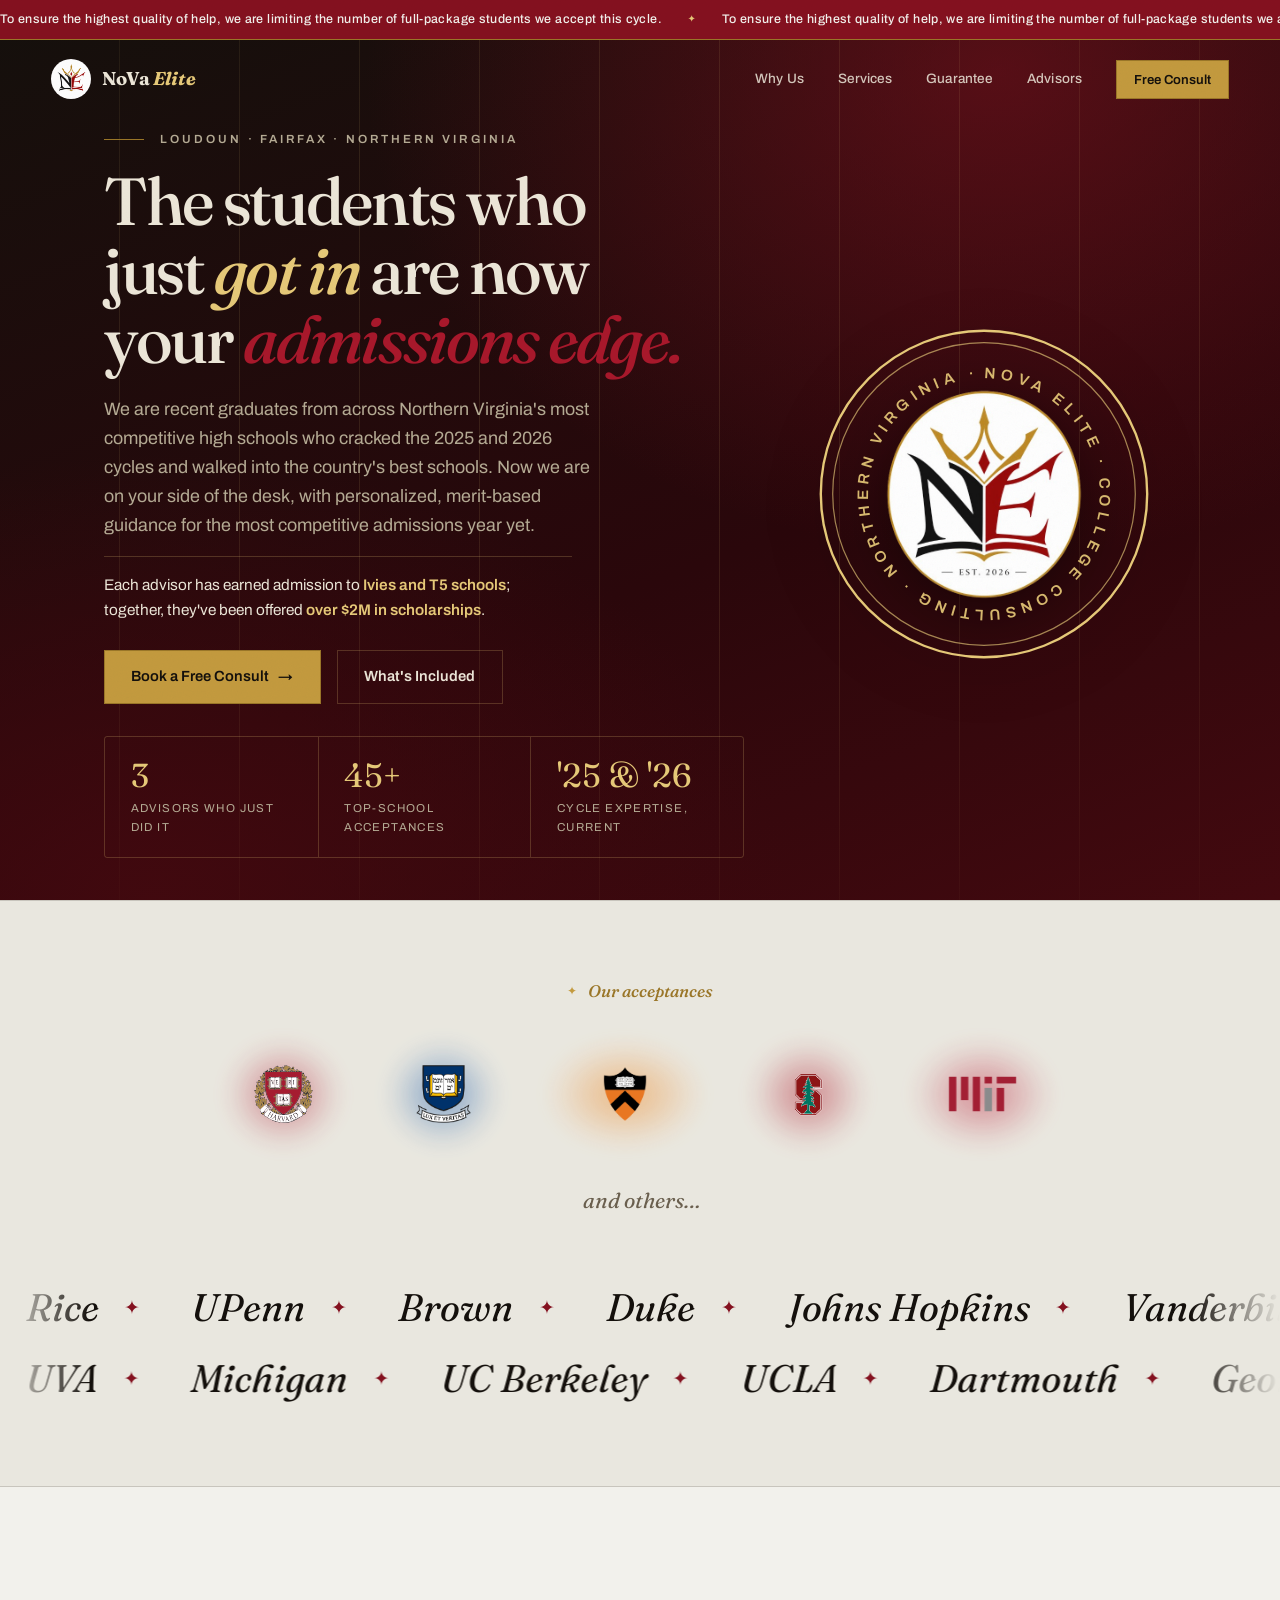
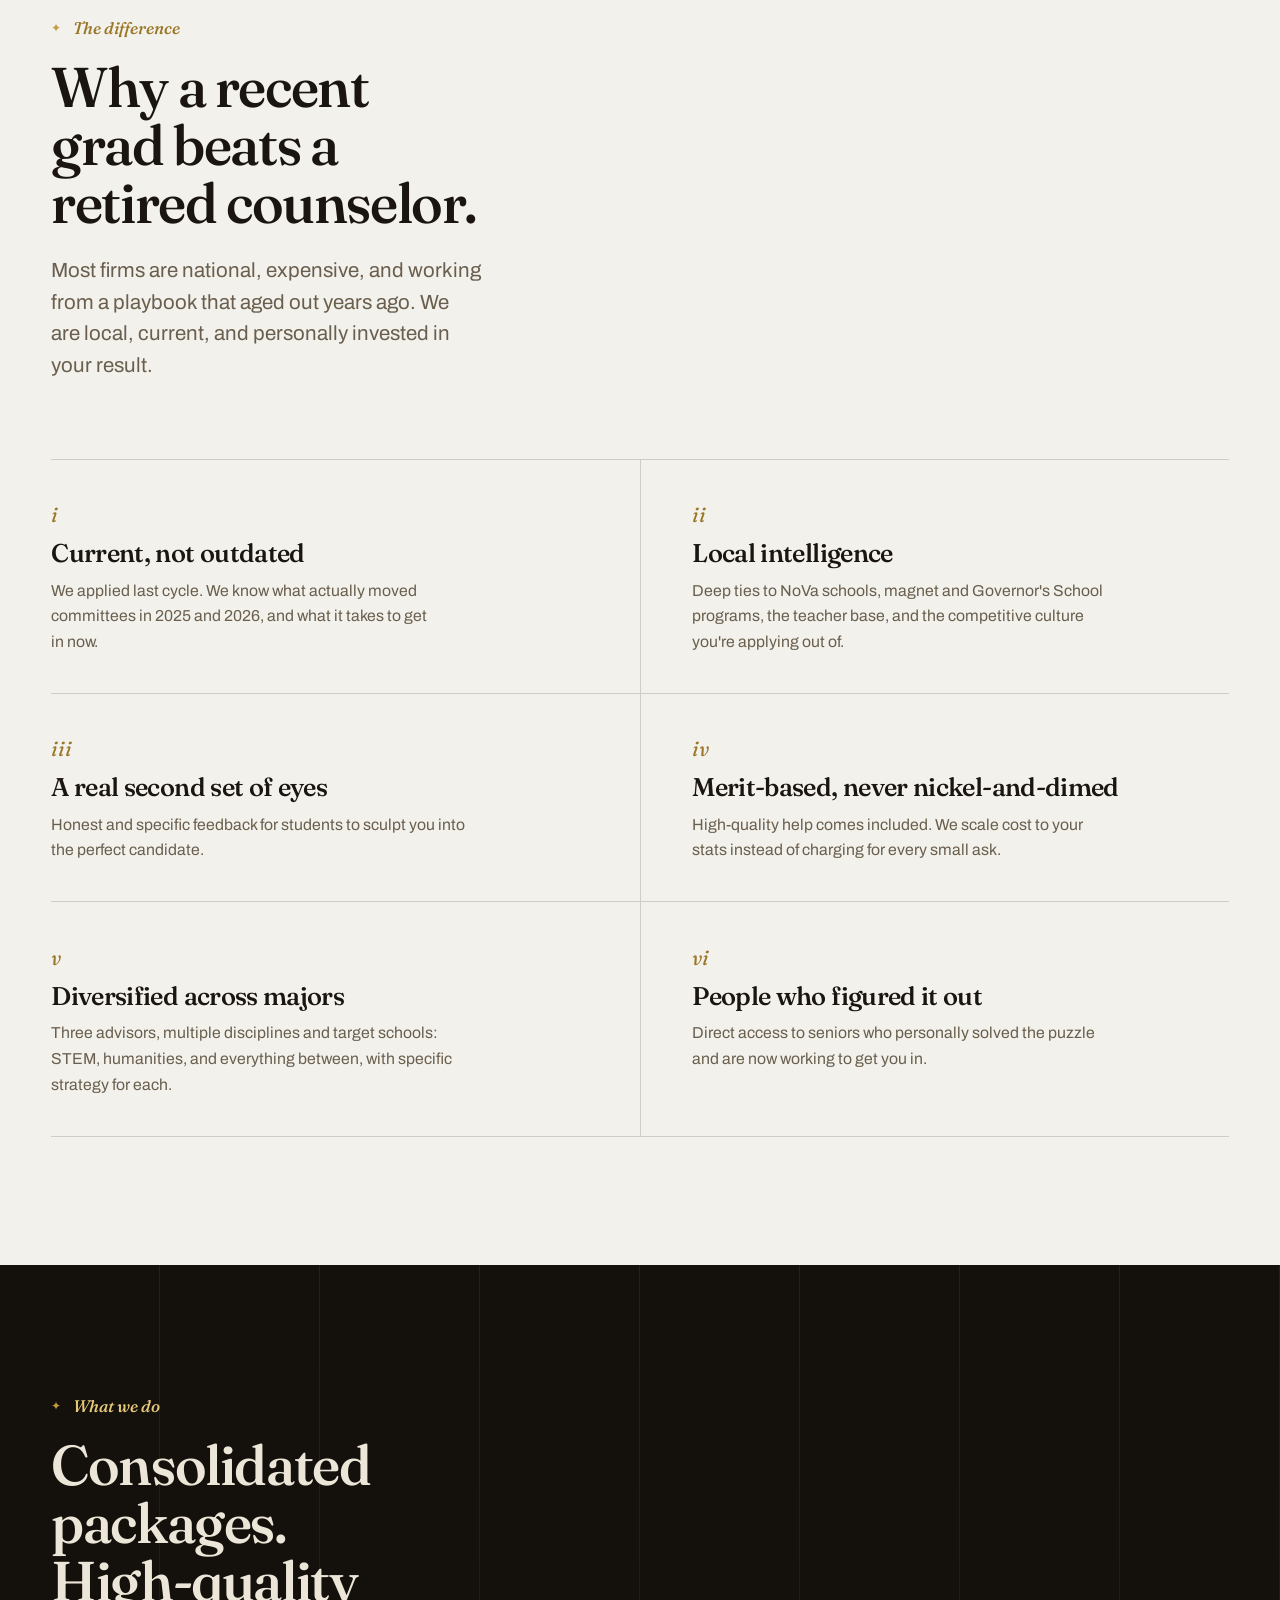
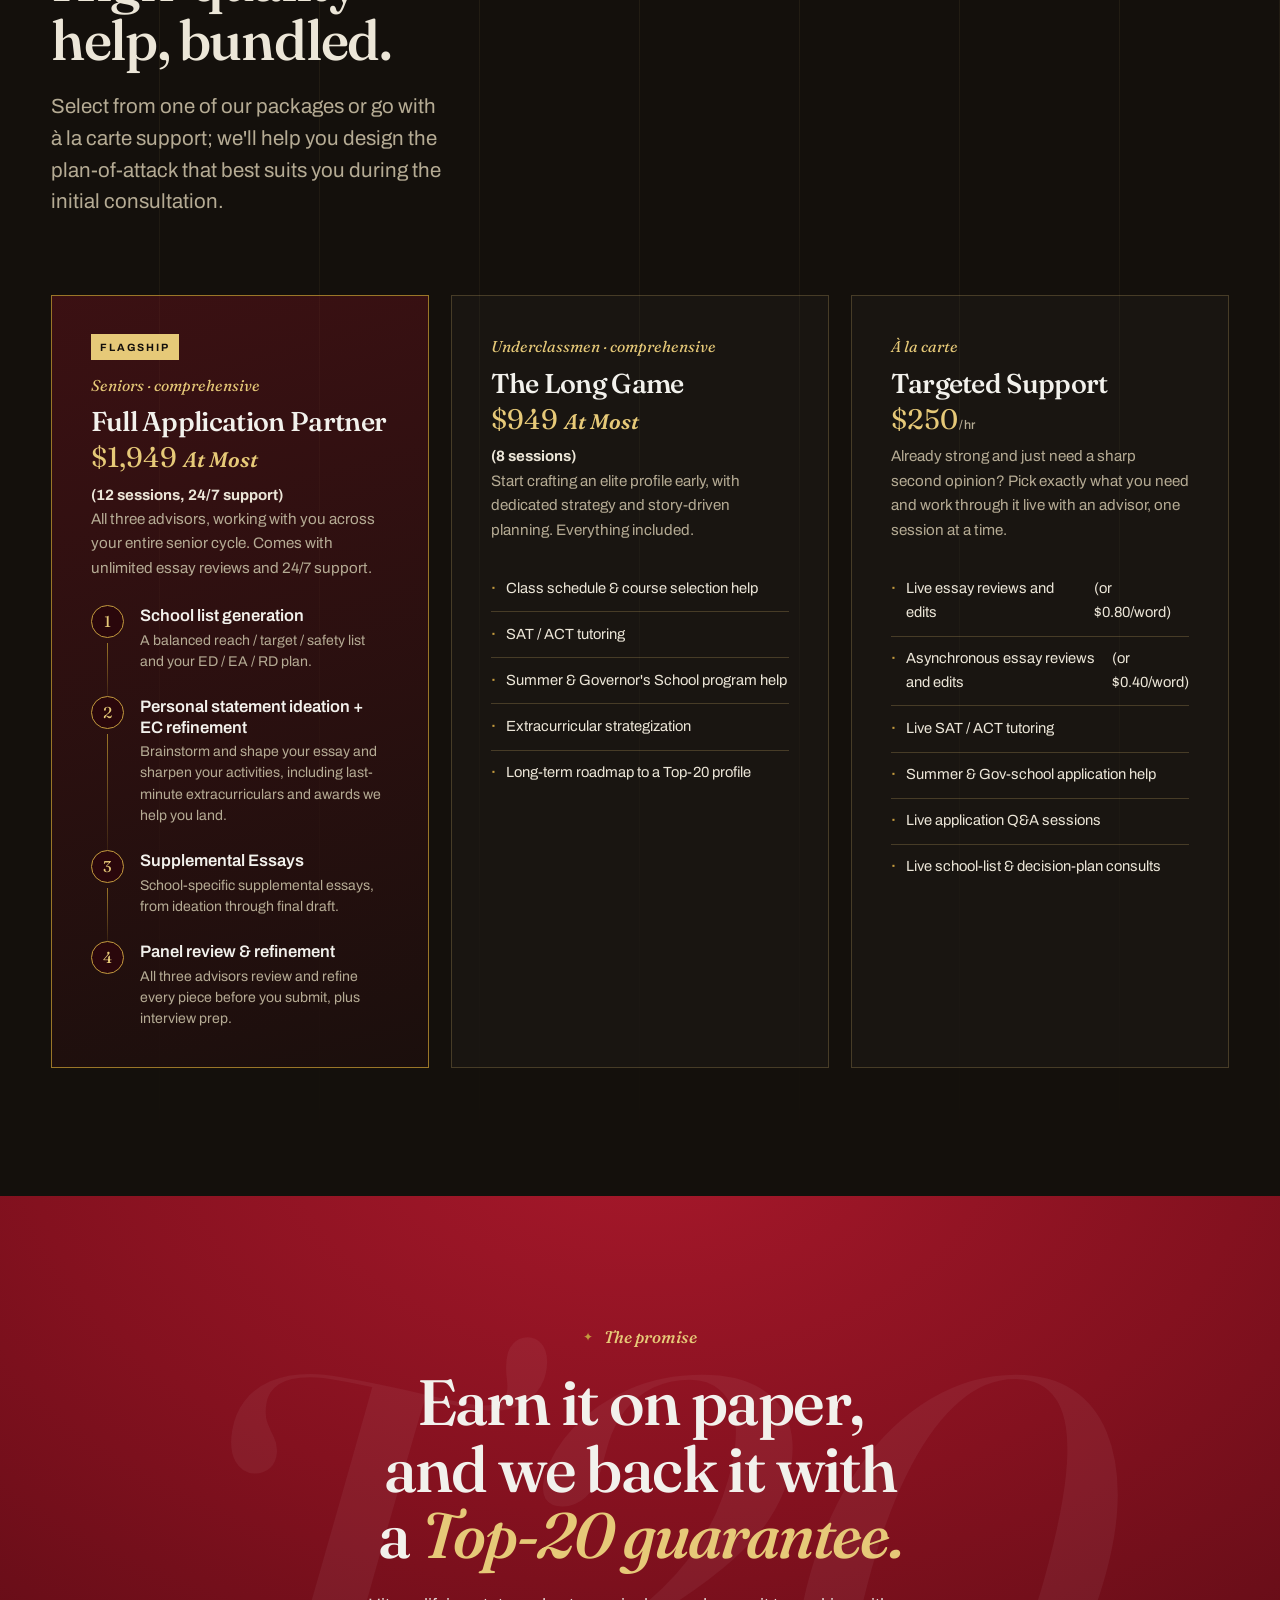
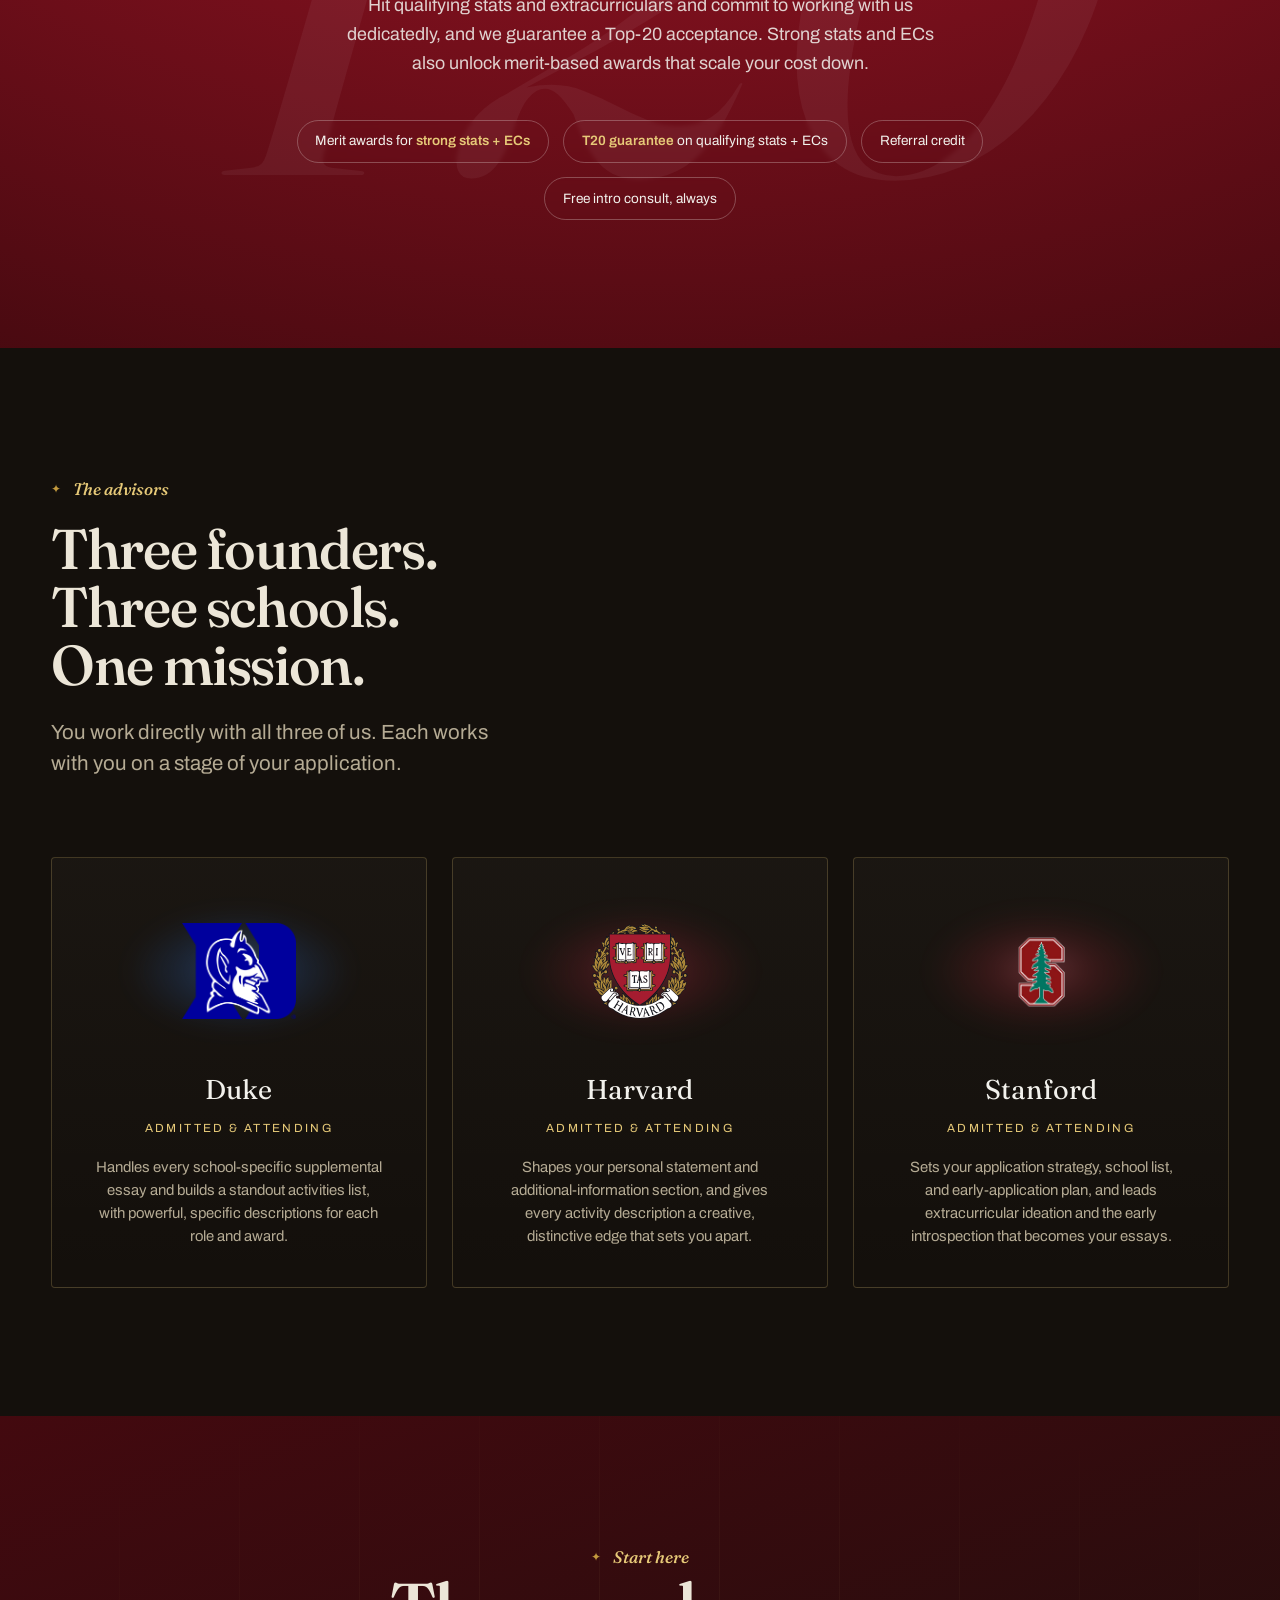
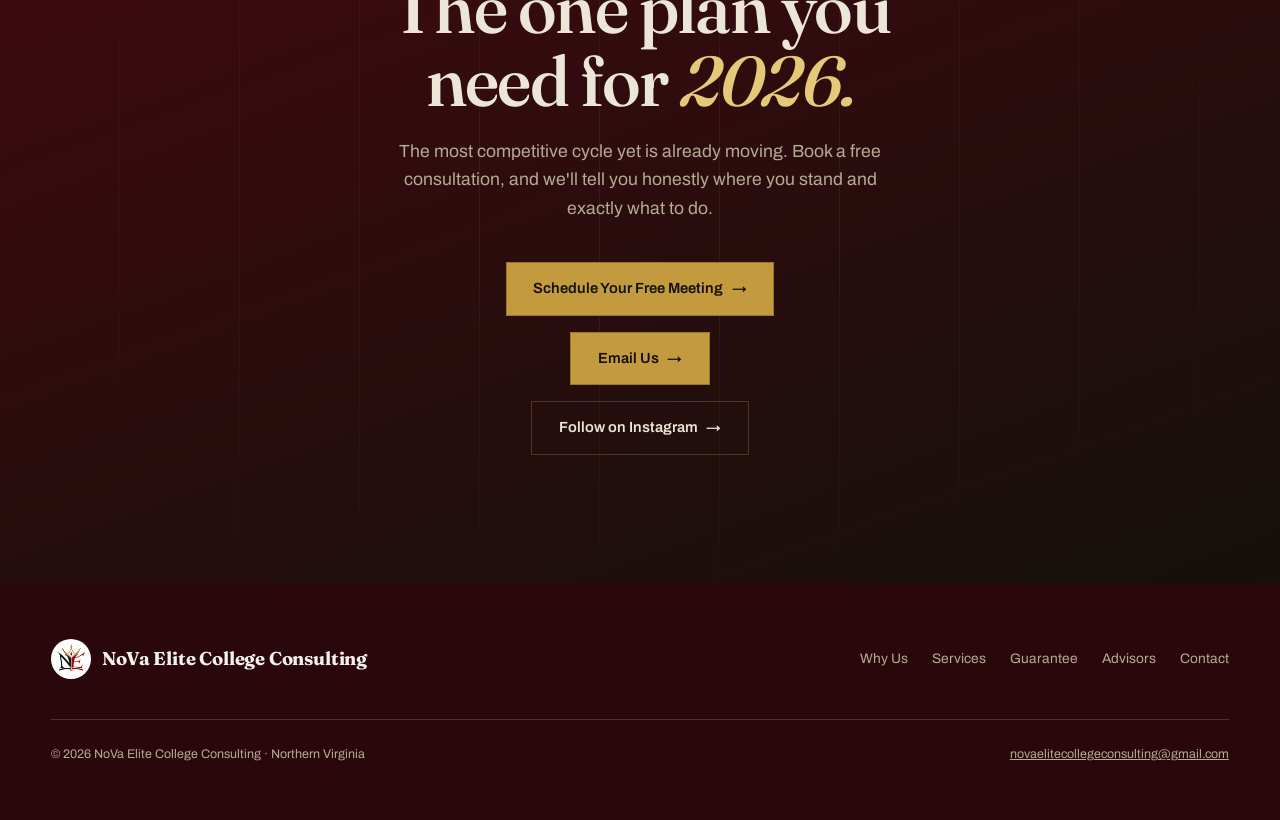
==== index.html @ 4d79d9c6 "Contact email: subject 'Name and Question', simplified body (Calendly handles consults) (v=29) Co-Au" ====
<!DOCTYPE html>
<html lang="en">
<head>
<meta charset="UTF-8" />
<meta name="viewport" content="width=device-width, initial-scale=1.0" />
<title>NoVa Elite College Consulting | Northern Virginia's Top-20 Admissions Advisors</title>
<meta name="description" content="College admissions consulting from Northern Virginia students who just earned acceptances to Harvard, Stanford, Duke and more. Personalized, merit-based guidance for the 2025 and 2026 cycles." />
<script>document.documentElement.classList.add('js');</script>
<link rel="preconnect" href="https://fonts.googleapis.com" />
<link rel="preconnect" href="https://fonts.gstatic.com" crossorigin />
<link href="https://fonts.googleapis.com/css2?family=Fraunces:ital,opsz,wght@0,9..144,400;0,9..144,500;0,9..144,600;1,9..144,500;1,9..144,600&family=Archivo:wght@400;500;600;700&display=swap" rel="stylesheet" />
<link rel="stylesheet" href="styles.css?v=29" />
<link rel="icon" type="image/png" href="src/nova_elite_logo_noname_circled.png">
</head>
<body>

<!-- ================= ANNOUNCEMENT BANNER ================= -->
<div class="announce">
  <p class="sr-only">To ensure the highest quality of help, we are limiting the number of full-package students we accept this cycle.</p>
  <div class="announce-track" aria-hidden="true">
    <span class="a-item">To ensure the highest quality of help, we are limiting the number of full-package students we accept this cycle.<span class="a-sep">&#10022;</span></span>
    <span class="a-item">To ensure the highest quality of help, we are limiting the number of full-package students we accept this cycle.<span class="a-sep">&#10022;</span></span>
    <span class="a-item">To ensure the highest quality of help, we are limiting the number of full-package students we accept this cycle.<span class="a-sep">&#10022;</span></span>
    <span class="a-item">To ensure the highest quality of help, we are limiting the number of full-package students we accept this cycle.<span class="a-sep">&#10022;</span></span>
    <span class="a-item">To ensure the highest quality of help, we are limiting the number of full-package students we accept this cycle.<span class="a-sep">&#10022;</span></span>
    <span class="a-item">To ensure the highest quality of help, we are limiting the number of full-package students we accept this cycle.<span class="a-sep">&#10022;</span></span>
    <span class="a-item">To ensure the highest quality of help, we are limiting the number of full-package students we accept this cycle.<span class="a-sep">&#10022;</span></span>
    <span class="a-item">To ensure the highest quality of help, we are limiting the number of full-package students we accept this cycle.<span class="a-sep">&#10022;</span></span>
  </div>
</div>

<!-- ================= NAV ================= -->
<nav class="nav" id="nav">
  <a href="#top" class="brand"><img src="src/nova_elite_logo_notext.png" style="max-height: 40px; border-radius: 50%"><b>NoVa&nbsp;<i>Elite</i></b></a>
  <div class="nav-links" id="navLinks">
    <span class="menu-label">Navigate</span>
    <a href="#edge">Why Us</a>
    <a href="#services">Services</a>
    <a href="#guarantee">Guarantee</a>
    <a href="#team">Advisors</a>
    <a href="https://calendly.com/novaelitecollegeconsulting/30min" class="btn btn-gold nav-cta" data-calendly-open="https://calendly.com/novaelitecollegeconsulting/30min">Free Consult</a>
    <a class="menu-contact" href="mailto:novaelitecollegeconsulting@gmail.com">novaelitecollegeconsulting@gmail.com</a>
  </div>
  <button class="nav-toggle" id="navToggle" aria-label="Open menu"><span></span><span></span><span></span></button>
</nav>

<!-- ================= HERO ================= -->
<header class="hero on-dark" id="top">
  <div class="wrap">
    <div class="hero-inner">
      <div>
        <div class="hero-meta reveal"><span class="bar"></span>Loudoun &middot; Fairfax &middot; Northern Virginia</div>
        <h1 class="reveal" data-d="1">The students who<br />just <em>got in</em> are now<br />your <span class="cr">admissions edge.</span></h1>
        <p class="hero-sub reveal" data-d="2">We are recent graduates from across Northern Virginia's most competitive high schools who cracked the 2025 and 2026 cycles and walked into the country's best schools. Now we are on your side of the desk, with personalized, merit-based guidance for the most competitive admissions year yet.</p>
        <p class="hero-cred reveal" data-d="2">Each advisor has earned admission to <strong>Ivies and T5 schools</strong>; together, they've been offered <strong>over $2M in scholarships</strong>.</p>
        <div class="hero-actions reveal" data-d="3">
          <a href="https://calendly.com/novaelitecollegeconsulting/30min" class="btn btn-gold" data-calendly-open="https://calendly.com/novaelitecollegeconsulting/30min">Book a Free Consult <span class="arrow">&rarr;</span></a>
          <a href="#services" class="btn btn-line-dark">What's Included</a>
        </div>
        <div class="hero-foot reveal" data-d="4">
          <div class="stat"><div class="n">3</div><div class="l">Advisors who just did it</div></div>
          <div class="stat"><div class="n">45+</div><div class="l">Top-school acceptances</div></div>
          <div class="stat"><div class="n">'25 &amp; '26</div><div class="l">Cycle expertise, current</div></div>
        </div>
      </div>
      <div class="reveal" data-d="2">
        <svg class="seal" viewBox="0 0 200 200" role="img" aria-label="NoVa Elite College Consulting crest, established 2026">
          <defs><path id="sealring" d="M100,32 a68,68 0 1,1 -0.01,0" /></defs>
          <circle cx="100" cy="100" r="96" fill="none" stroke="currentColor" stroke-width="1.4" />
          <circle cx="100" cy="100" r="89" fill="none" stroke="currentColor" stroke-width="0.7" opacity="0.65" />
          <text font-family="Archivo, sans-serif" font-size="9" font-weight="600" letter-spacing="3" fill="currentColor" opacity="0.92">
            <textPath href="#sealring" startOffset="0">NOVA ELITE &#183; COLLEGE CONSULTING &#183; NORTHERN VIRGINIA &#183; </textPath>
          </text>
          <circle cx="100" cy="100" r="53" fill="none" stroke="currentColor" stroke-width="0.7" opacity="0.55" />
          <g class="fixed">
            <image href="src/nova_elite_logo_notext_blackEST-removebg-preview.png" x="15" y="35" width="170" height="130" />
          </g>
        </svg>
      </div>
    </div>
  </div>
</header>

<!-- ================= ACCEPTANCE BAND ================= -->
<section class="accept" aria-label="Where our team was accepted">
  <div class="cap">
    <span class="kicker">Our acceptances</span>
  </div>
  <div class="logo-wall reveal">
    <div class="tile" style="--aura:#b4233a"><img src="src/Harvard_University_coat_of_arms.svg" alt="Harvard" loading="lazy" /></div>
    <div class="tile" style="--aura:#1f5fae"><img src="src/1280px-Yale_University_Shield_1.svg.png" alt="Yale" loading="lazy" /></div>
    <div class="tile" style="--aura:#ef8b2a"><img src="src/University-of-Princeton-Emblem.png" alt="Princeton" loading="lazy" /></div>
    <div class="tile" style="--aura:#b32638"><img src="src/block-s-right.avif" alt="Stanford" loading="lazy" /></div>
    <div class="tile" style="--aura:#c0334a"><img src="src/Massachusetts_Institute_of_Technology-Logo.wine.png" alt="MIT" loading="lazy" /></div>
    <span class="more">and others&hellip;</span>
  </div>
  <div class="marquee">
    <div class="m-track">
      <span class="m-item">Rice</span><span class="m-item">UPenn</span><span class="m-item">Brown</span><span class="m-item">Duke</span><span class="m-item">Johns Hopkins</span><span class="m-item">Vanderbilt</span><span class="m-item">Georgia Tech</span>
      <span class="m-item">Rice</span><span class="m-item">UPenn</span><span class="m-item">Brown</span><span class="m-item">Duke</span><span class="m-item">Johns Hopkins</span><span class="m-item">Vanderbilt</span><span class="m-item">Georgia Tech</span>
    </div>
  </div>
  <div class="marquee">
    <div class="m-track rev">
      <span class="m-item">UVA</span><span class="m-item">Michigan</span><span class="m-item">UC Berkeley</span><span class="m-item">UCLA</span><span class="m-item">Dartmouth</span><span class="m-item">Georgetown</span><span class="m-item">Wash U</span><span class="m-item">UNC</span>
      <span class="m-item">UVA</span><span class="m-item">Michigan</span><span class="m-item">UC Berkeley</span><span class="m-item">UCLA</span><span class="m-item">Dartmouth</span><span class="m-item">Georgetown</span><span class="m-item">Wash U</span><span class="m-item">UNC</span>
    </div>
  </div>
</section>

<!-- ================= DIFFERENTIATORS ================= -->
<section id="edge">
  <div class="wrap">
    <div class="section-head reveal">
      <span class="kicker">The difference</span>
      <h2 class="h-section">Why a recent grad beats a retired counselor.</h2>
      <p class="lead">Most firms are national, expensive, and working from a playbook that aged out years ago. We are local, current, and personally invested in your result.</p>
    </div>
    <div class="edge-list">
      <div class="edge-item reveal"><div class="glyph">i</div><h3>Current, not outdated</h3><p>We applied last cycle. We know what actually moved committees in 2025 and 2026, and what it takes to get in now.</p></div>
      <div class="edge-item reveal" data-d="1"><div class="glyph">ii</div><h3>Local intelligence</h3><p>Deep ties to NoVa schools, magnet and Governor's School programs, the teacher base, and the competitive culture you're applying out of.</p></div>
      <div class="edge-item reveal"><div class="glyph">iii</div><h3>A real second set of eyes</h3><p>Honest and specific feedback for students to sculpt you into the perfect candidate.</p></div>
      <div class="edge-item reveal" data-d="1"><div class="glyph">iv</div><h3>Merit-based, never nickel-and-dimed</h3><p>High-quality help comes included. We scale cost to your stats instead of charging for every small ask.</p></div>
      <div class="edge-item reveal"><div class="glyph">v</div><h3>Diversified across majors</h3><p>Three advisors, multiple disciplines and target schools: STEM, humanities, and everything between, with specific strategy for each.</p></div>
      <div class="edge-item reveal" data-d="1"><div class="glyph">vi</div><h3>People who figured it out</h3><p>Direct access to seniors who personally solved the puzzle and are now working to get you in.</p></div>
    </div>
  </div>
</section>

<!-- ================= SERVICES ================= -->
<section class="services on-dark" id="services">
  <div class="wrap">
    <div class="section-head reveal">
      <span class="kicker">What we do</span>
      <h2 class="h-section">Consolidated packages. High-quality help, bundled.</h2>
      <p class="lead">Select from one of our packages or go with à la carte support; we'll help you design the plan-of-attack that best suits you during the initial consultation.</p>
    </div>
    <!--sharat lets add a note here either a. about the scaling prices with a calculator linked, or b. note about limited time early bird prices before we increase costs--><div class="services-intro"></div>
    <div class="pkg-grid">

      <div class="pkg feature reveal">
        <span class="ribbon">Flagship</span>
        <span class="tag">Seniors &middot; comprehensive</span>
        <h3>Full Application Partner</h3>
        <div class="price">$1,949 <span class="price-prefix">At Most</span></div>
        <div><b>(12 sessions, 24/7 support)</b></div>
        <p class="desc">All three advisors, working with you across your entire senior cycle. Comes with unlimited essay reviews and 24/7 support.</p>
        <ol class="path">
          <li>
            <span class="step-n">1</span>
            <div><b>School list generation</b><p>A balanced reach / target / safety list and your ED / EA / RD plan.</p></div>
          </li>
          <li>
            <span class="step-n">2</span>
            <div><b>Personal statement ideation + EC refinement</b><p>Brainstorm and shape your essay and sharpen your activities, including last-minute extracurriculars and awards we help you land.</p></div>
          </li>
          <li>
            <span class="step-n">3</span>
            <div><b>Supplemental Essays</b><p>School-specific supplemental essays, from ideation through final draft.</p></div>
          </li>
          <li>
            <span class="step-n">4</span>
            <div><b>Panel review &amp; refinement</b><p>All three advisors review and refine every piece before you submit, plus interview prep.</p></div>
          </li>
        </ol>
      </div>

      <div class="pkg reveal" data-d="1">
        <span class="tag">Underclassmen &middot; comprehensive</span>
        <h3>The Long Game</h3>
        <div class="price">$949 <span class="price-prefix">At Most</span></div>
        <div><b>(8 sessions)</b></div>
        <p class="desc">Start crafting an elite profile early, with dedicated strategy and story-driven planning. Everything included.</p>
        <ul>
          <li>Class schedule &amp; course selection help</li>
          <li>SAT / ACT tutoring</li>
          <li>Summer &amp; Governor's School program help</li>
          <li>Extracurricular strategization</li>
          <li>Long-term roadmap to a Top-20 profile</li>
        </ul>
      </div>

      <div class="pkg reveal" data-d="2">
        <span class="tag">À la carte</span>
        <h3>Targeted Support</h3>
        <div class="price">$250<span>/hr</span></div>
        <p class="desc">Already strong and just need a sharp second opinion? Pick exactly what you need and work through it live with an advisor, one session at a time.</p>
        <ul>
          <li>Live essay reviews and edits <span>(or $0.80/word) </span></li>
          <li>Asynchronous essay reviews and edits <span>(or $0.40/word) </span></li>
          <li>Live SAT / ACT tutoring</li>
          <li>Summer &amp; Gov-school application help</li>
          <li>Live application Q&amp;A sessions</li>
          <li>Live school-list &amp; decision-plan consults</li>
        </ul>
      </div>

    </div>
  </div>
</section>

<!-- ================= GUARANTEE ================= -->
<section class="guarantee on-dark" id="guarantee">
  <div class="wrap reveal">
    <span class="kicker">The promise</span>
    <h2>Earn it on paper, and we back it with a <em>Top-20 guarantee.</em></h2>
    <p>Hit qualifying stats and extracurriculars and commit to working with us dedicatedly, and we guarantee a Top-20 acceptance. Strong stats and ECs also unlock merit-based awards that scale your cost down.</p>
    <div class="merit">
      <div class="chip">Merit awards for <b>strong stats + ECs</b></div>
      <div class="chip"><b>T20 guarantee</b> on qualifying stats + ECs</div>
      <div class="chip">Referral credit</div>
      <div class="chip">Free intro consult, always</div>
    </div>
  </div>
</section>

<!-- ================= TEAM (school shields, no names) ================= -->
<section class="team on-dark" id="team">
  <div class="wrap">
    <div class="section-head reveal">
      <span class="kicker">The advisors</span>
      <h2 class="h-section">Three founders. Three schools. One mission.</h2>
      <p class="lead">You work directly with all three of us. Each works with you on a stage of your application.</p>
    </div>
    <div class="team-grid">

      <div class="advisor reveal">
        <div class="plate plate-wide" style="--aura:#2b6fd6"><img src="src/Duke_Blue_Devils_logo.svg.png" alt="Duke" loading="lazy" /></div>
        <div class="school">Duke</div>
        <div class="yr">Admitted &amp; attending</div>
        <p class="bio">Handles every school-specific supplemental essay and builds a standout activities list, with powerful, specific descriptions for each role and award.</p>
      </div>

      <div class="advisor reveal" data-d="1">
        <div class="plate plate-wide" style="--aura:#b4233a"><img src="src/Harvard_University_coat_of_arms.svg" alt="Harvard" loading="lazy" /></div>
        <div class="school">Harvard</div>
        <div class="yr">Admitted &amp; attending</div>
        <p class="bio">Shapes your personal statement and additional-information section, and gives every activity description a creative, distinctive edge that sets you apart.</p>
      </div>

      <div class="advisor reveal" data-d="2">
        <div class="plate plate-wide" style="--aura:#b32638"><img src="src/block-s-right.avif" alt="Stanford" loading="lazy" /></div>
        <div class="school">Stanford</div>
        <div class="yr">Admitted &amp; attending</div>
        <p class="bio">Sets your application strategy, school list, and early-application plan, and leads extracurricular ideation and the early introspection that becomes your essays.</p>
      </div>

    </div>
  </div>
</section>

<!-- ================= CTA ================= -->
<section class="cta on-dark" id="contact">
  <div class="wrap reveal">
    <span class="kicker" style="justify-content:center;">Start here</span>
    <h2>The one plan you need for <em>2026.</em></h2>
    <p>The most competitive cycle yet is already moving. Book a free consultation, and we'll tell you honestly where you stand and exactly what to do.</p>
    <div class="cta-actions">
      <a href="https://calendly.com/novaelitecollegeconsulting/30min" class="btn btn-gold" data-calendly-open="https://calendly.com/novaelitecollegeconsulting/30min">Schedule Your Free Meeting <span class="arrow">&rarr;</span></a>
      <a href="mailto:novaelitecollegeconsulting@gmail.com?subject=Name%20and%20Question&body=Hi%20NoVa%20Elite%2C%0A%0AName%3A%0AQuestion%3A%0A%0AThanks!" class="btn btn-gold">Email Us <span class="arrow">&rarr;</span></a>
      <a href="https://instagram.com/novaelitecollegeconsulting" target="_blank" rel="noopener" class="btn btn-line-dark">Follow on Instagram <span class="arrow">&rarr;</span></a>
    </div>
  </div>
</section>

<!-- ================= FOOTER ================= -->
<footer>
  <div class="wrap">
    <a href="#top" class="brand"><img src="src/nova_elite_logo_notext.png" style="max-height: 40px; border-radius: 50%"><b>NoVa Elite College Consulting</b></a>
    <nav class="fnav">
      <a href="#edge">Why Us</a>
      <a href="#services">Services</a>
      <a href="#guarantee">Guarantee</a>
      <a href="#team">Advisors</a>
      <a href="mailto:novaelitecollegeconsulting@gmail.com">Contact</a>
    </nav>
    <div class="legal">
      <span>&copy; 2026 NoVa Elite College Consulting &middot; Northern Virginia</span>
      <a href="mailto:novaelitecollegeconsulting@gmail.com" style="text-decoration: underline;">novaelitecollegeconsulting@gmail.com</a>
    </div>
  </div>
</footer>

<script src="script.js?v=29"></script>
</body>
</html>
---- styles.css ----
/* =================================================================
   NoVa Elite College Consulting
   Regal editorial — engraved certificate / heraldic prestige.
   Dominant ink & ivory · royal crimson · engraved gold.
   ================================================================= */

:root {
  --ivory: #f2f1ec;
  --ivory-2: #e9e7df;
  --ink: #14100c;
  --ink-2: #1f1913;
  --oxblood: #43090f;
  --oxblood-2: #2a070b;
  --crimson: #84111f;
  --crimson-bright: #a8182b;
  --gold: #c39a3e;
  --gold-deep: #9a7628;
  --gold-light: #e6c978;

  --on-dark: #ece6d8;
  --on-dark-mute: #b5ab94;
  --on-light: #1a1510;
  --on-light-mute: #6a5f4e;

  --line-dark: rgba(230, 201, 120, 0.22);
  --line-light: rgba(26, 21, 16, 0.16);

  --serif: "Fraunces", "Hoefler Text", Georgia, serif;
  --sans: "Archivo", -apple-system, system-ui, sans-serif;

  --maxw: 1280px;
  --gutter: clamp(1.25rem, 4vw, 4.5rem);
  --e-out: cubic-bezier(0.16, 1, 0.3, 1);

  --z-sticky: 100;
  --z-banner: 150;
  --z-menu: 200;
  --banner-h: 2.5rem;
}

* { margin: 0; padding: 0; box-sizing: border-box; }
html { -webkit-font-smoothing: antialiased; text-rendering: optimizeLegibility; overflow-x: hidden; background: var(--ink); }
html.smooth { scroll-behavior: smooth; }

body {
  font-family: var(--sans);
  background: var(--ink);
  color: var(--on-light);
  line-height: 1.62;
  overflow-x: hidden;
  font-size: clamp(15px, 1.04vw, 17px);
}

/* engraved paper grain */
body::after {
  content: "";
  position: fixed; inset: 0; z-index: 1000; pointer-events: none;
  opacity: 0.04; mix-blend-mode: multiply;
  background-image: url("data:image/svg+xml,%3Csvg xmlns='http://www.w3.org/2000/svg' width='200' height='200'%3E%3Cfilter id='n'%3E%3CfeTurbulence type='fractalNoise' baseFrequency='0.8' numOctaves='2' stitchTiles='stitch'/%3E%3C/filter%3E%3Crect width='100%25' height='100%25' filter='url(%23n)'/%3E%3C/svg%3E");
}

::selection { background: var(--crimson); color: var(--ivory); }
a { color: inherit; text-decoration: none; }
svg { display: block; }

h1, h2, h3 { font-family: var(--serif); font-weight: 540; line-height: 1.04; letter-spacing: -0.025em; text-wrap: balance; }
p { text-wrap: pretty; }

.wrap { max-width: var(--maxw); margin: 0 auto; padding-inline: var(--gutter); }
section { position: relative; padding-block: clamp(5rem, 10vw, 9rem); }
#edge { background: var(--ivory); }
[id] { scroll-margin-top: calc(var(--banner-h) + 4.5rem); }

/* A kicker used sparingly — gold italic serif, NOT an uppercase tracked eyebrow */
.kicker {
  font-family: var(--serif); font-style: italic; font-weight: 500;
  font-size: 1.05rem; color: var(--gold-deep);
  display: inline-flex; align-items: center; gap: 0.7em;
}
.kicker::before { content: "✦"; font-style: normal; font-size: 0.7em; color: var(--gold); }
.on-dark .kicker { color: var(--gold-light); }

.lead {
  max-width: 60ch;
  font-size: clamp(1.05rem, 1.6vw, 1.32rem);
  line-height: 1.55;
  color: var(--on-light-mute);
  margin-top: 1.4rem;
}
.on-dark .lead { color: var(--on-dark-mute); }

.h-display { font-size: clamp(2.4rem, 6vw, 4.4rem); }
.h-section { font-size: clamp(2.1rem, 5vw, 3.5rem); margin-top: 1rem; }

.section-head { max-width: 50ch; margin-bottom: clamp(3rem, 6vw, 5rem); }

/* ---------- Buttons ---------- */
.btn {
  display: inline-flex; align-items: center; gap: 0.6em;
  font-family: var(--sans); font-weight: 600; font-size: 0.92rem;
  padding: 0.95em 1.8em; border: 1px solid transparent;
  cursor: pointer; transition: all 0.45s var(--e-out); position: relative;
}
.btn .arrow { transition: transform 0.45s var(--e-out); }
.btn:hover .arrow { transform: translateX(5px); }
.btn-gold { background: var(--gold); color: var(--ink); border-color: var(--gold-deep); }
.btn-gold:hover { background: var(--gold-light); border-color: var(--gold); transform: translateY(-2px); box-shadow: 0 16px 34px -14px rgba(195,154,62,0.7); }
.btn-line-dark { color: var(--on-dark); border-color: var(--line-dark); }
.btn-line-dark:hover { border-color: var(--gold-light); color: var(--gold-light); }
.btn-crimson { background: var(--crimson); color: var(--ivory); }
.btn-crimson:hover { background: var(--oxblood); transform: translateY(-2px); box-shadow: 0 16px 34px -14px rgba(132,17,31,0.6); }
.btn-line-light { color: var(--on-light); border-color: var(--line-light); }
.btn-line-light:hover { background: var(--ink); color: var(--ivory); border-color: var(--ink); }

.sr-only { position: absolute; width: 1px; height: 1px; padding: 0; margin: -1px; overflow: hidden; clip: rect(0 0 0 0); white-space: nowrap; border: 0; }

/* =================================================================
   ANNOUNCEMENT BANNER (sliding)
   ================================================================= */
.announce {
  position: fixed; top: 0; left: 0; right: 0; height: var(--banner-h);
  z-index: var(--z-banner); display: flex; align-items: center; overflow: hidden;
  background: var(--crimson); color: var(--ivory);
  border-bottom: 1px solid var(--gold-deep);
}
.announce-track { display: flex; align-items: center; flex-shrink: 0; white-space: nowrap; animation: announce-scroll 64s linear infinite; will-change: transform; }
@keyframes announce-scroll { from { transform: translateX(0); } to { transform: translateX(-50%); } }
.announce:hover .announce-track { animation-play-state: paused; }
.a-item { display: inline-flex; align-items: center; font-size: 0.78rem; font-weight: 500; letter-spacing: 0.03em; padding-left: 0; }
.a-sep { color: var(--gold-light); font-size: 0.62rem; margin: 0 1.6rem; }

/* =================================================================
   NAV
   ================================================================= */
.nav {
  position: fixed; top: var(--banner-h); left: 0; right: 0; z-index: var(--z-sticky);
  display: flex; align-items: center; justify-content: space-between;
  padding: 1.2rem var(--gutter);
  transition: background 0.5s var(--e-out), box-shadow 0.5s var(--e-out), padding 0.5s var(--e-out), color 0.5s var(--e-out);
  color: var(--on-dark);
}
.nav.scrolled {
  background: rgba(242, 241, 236, 0.88);
  backdrop-filter: blur(14px) saturate(1.2);
  box-shadow: 0 1px 0 var(--line-light);
  padding-block: 0.85rem; color: var(--on-light);
}
.brand { display: flex; align-items: center; gap: 0.7rem; font-family: var(--serif); font-weight: 600; }
.brand .mono {
  width: 34px; height: 34px; display: grid; place-items: center;
  border: 1px solid currentColor; border-radius: 50%;
  font-size: 0.82rem; font-weight: 600; letter-spacing: 0.02em;
  color: var(--gold-light);
}
.nav.scrolled .brand .mono { color: var(--crimson); border-color: var(--gold-deep); }
.brand b { font-size: 1.16rem; letter-spacing: -0.01em; }
.brand i { font-style: italic; color: var(--gold-light); }
.nav.scrolled .brand i { color: var(--crimson); }
.nav-links { display: flex; gap: 2.1rem; align-items: center; }
.nav-links a:not(.btn) { font-size: 0.85rem; font-weight: 500; letter-spacing: 0.01em; position: relative; opacity: 0.86; transition: opacity 0.3s; }
.nav-links a:not(.btn):hover { opacity: 1; }
.nav-links a:not(.btn)::after { content: ""; position: absolute; left: 0; bottom: -5px; height: 1px; width: 0; background: var(--gold); transition: width 0.35s var(--e-out); }
.nav-links a:not(.btn):hover::after { width: 100%; }
.nav-cta { padding: 0.6em 1.3em; font-size: 0.82rem; }
.menu-label, .menu-contact { display: none; }
/* While the mobile menu is open, the nav must NOT create a containing block
   (backdrop-filter would trap the fixed overlay), and the page shouldn't scroll. */
html.menu-open { overflow: hidden; }
html.menu-open .nav { backdrop-filter: none; -webkit-backdrop-filter: none; background: transparent; box-shadow: none; }
.nav-toggle { display: none; background: none; border: 0; cursor: pointer; flex-direction: column; gap: 5px; padding: 6px; }
.nav-toggle span { width: 24px; height: 2px; background: currentColor; transition: 0.3s; }

/* =================================================================
   HERO  (dark, engraved)
   ================================================================= */
.hero {
  position: relative; min-height: 100svh; display: flex; align-items: center;
  padding-top: calc(4.5rem + var(--banner-h)); padding-bottom: 1.5rem; color: var(--on-dark); overflow: hidden;
  background:
    radial-gradient(110% 120% at 78% 8%, rgba(132,17,31,0.55), transparent 45%),
    radial-gradient(90% 90% at 12% 100%, rgba(67,9,15,0.9), transparent 55%),
    linear-gradient(160deg, var(--ink) 0%, var(--oxblood-2) 60%, var(--oxblood) 100%);
}
/* engraved vertical hairlines */
.hero::before {
  content: ""; position: absolute; inset: 0; pointer-events: none; opacity: 0.5;
  background-image: repeating-linear-gradient(90deg, transparent, transparent 119px, var(--line-dark) 119px, var(--line-dark) 120px);
  -webkit-mask-image: radial-gradient(120% 100% at 50% 40%, #000 30%, transparent 78%);
          mask-image: radial-gradient(120% 100% at 50% 40%, #000 30%, transparent 78%);
}
.hero-inner { position: relative; z-index: 2; display: grid; grid-template-columns: 1.5fr 0.9fr; gap: 3rem; align-items: center; width: 100%; }
.hero-meta { display: flex; align-items: center; gap: 1rem; font-size: 0.74rem; letter-spacing: 0.26em; text-transform: uppercase; color: var(--on-dark-mute); font-weight: 600; }
.hero-meta .bar { width: 40px; height: 1px; background: var(--gold-deep); }
.hero h1 { font-size: clamp(2.6rem, 5.2vw, 4.2rem); font-weight: 500; margin-top: 1.1rem; letter-spacing: -0.035em; }
.hero h1 em { font-style: italic; color: var(--gold-light); }
.hero h1 .cr { color: var(--crimson-bright); font-style: italic; }
.hero-sub { max-width: 50ch; font-size: clamp(1.04rem, 1.4vw, 1.2rem); color: var(--on-dark-mute); margin-top: 1.3rem; }
.hero-cred { max-width: 52ch; margin-top: 1rem; padding-top: 1rem; border-top: 1px solid var(--line-dark); font-size: clamp(0.96rem, 1.2vw, 1.08rem); color: var(--on-dark); }
.hero-cred strong { color: var(--gold-light); font-weight: 600; }
.hero-actions { display: flex; gap: 1rem; margin-top: 1.7rem; flex-wrap: wrap; }
.hero-foot { display: grid; grid-template-columns: repeat(3, 1fr); max-width: 640px; margin-top: clamp(1.25rem,2.5vw,2rem); border: 1px solid var(--line-dark); border-radius: 3px; }
.hero-foot .stat { padding: 1.3rem clamp(1.1rem,2vw,1.8rem); border-left: 1px solid var(--line-dark); }
.hero-foot .stat:first-child { border-left: 0; }
.hero-foot .stat .n { font-family: var(--serif); font-size: clamp(1.7rem,2.6vw,2.4rem); color: var(--gold-light); line-height: 1; }
.hero-foot .stat .l { font-size: 0.72rem; letter-spacing: 0.12em; text-transform: uppercase; color: var(--on-dark-mute); margin-top: 0.5rem; }

/* Seal / crest */
.seal { width: min(340px, 30vw); aspect-ratio: 1; margin-inline: auto; color: var(--gold-light); filter: drop-shadow(0 12px 30px rgba(0,0,0,0.45)); animation: seal-rot 60s linear infinite; }
@keyframes seal-rot { to { transform: rotate(360deg); } }
.seal .fixed { animation: seal-rot 60s linear infinite reverse; transform-box: view-box; transform-origin: 100px 100px; }

/* =================================================================
   ACCEPTANCE BAND (light, editorial marquee)
   ================================================================= */
.accept { background: var(--ivory-2); padding-block: clamp(3.5rem,6vw,5.5rem); overflow: hidden; border-block: 1px solid var(--line-light); }
.accept .cap { text-align: center; margin-bottom: 2.4rem; }
.accept .cap .kicker { justify-content: center; }
.accept .cap p { font-size: 0.85rem; color: var(--on-light-mute); margin-top: 0.5rem; letter-spacing: 0.02em; }
.marquee { display: flex; overflow: hidden; -webkit-mask-image: linear-gradient(90deg, transparent, #000 7%, #000 93%, transparent); mask-image: linear-gradient(90deg, transparent, #000 7%, #000 93%, transparent); }
.m-track { --marquee-offset: 0px; display: flex; flex-shrink: 0; align-items: center; animation: scroll-x 46s linear infinite; will-change: transform; touch-action: none; user-select: none; cursor: grab; }
.m-track.rev { animation-direction: reverse; }
.marquee:hover .m-track, .m-track.dragging { animation-play-state: paused; }
.m-track.dragging { cursor: grabbing; }
.m-item { font-family: var(--serif); font-size: clamp(1.6rem, 3vw, 2.7rem); font-style: italic; white-space: nowrap; padding: 0 1.6rem; display: flex; align-items: center; gap: 1.6rem; color: var(--ink); }
.m-item::after { content: "✦"; color: var(--crimson); font-size: 0.5em; font-style: normal; }
.marquee + .marquee { margin-top: 0.5rem; }
@keyframes scroll-x { to { transform: translateX(calc(var(--marquee-offset, 0px) - 50%)); } }

/* =================================================================
   DIFFERENTIATORS (editorial, no numbered cards)
   ================================================================= */
.edge-list { display: grid; grid-template-columns: repeat(2, 1fr); gap: 0; border-top: 1px solid var(--line-light); }
.edge-item { padding: clamp(1.8rem,3vw,2.6rem) clamp(1.8rem,3vw,2.6rem) clamp(1.8rem,3vw,2.6rem) 0; border-bottom: 1px solid var(--line-light); position: relative; }
.edge-item:nth-child(odd) { padding-right: clamp(2rem,4vw,3.5rem); }
.edge-item:nth-child(even) { padding-left: clamp(2rem,4vw,3.5rem); border-left: 1px solid var(--line-light); }
.edge-item .glyph { font-family: var(--serif); font-style: italic; color: var(--gold-deep); font-size: 1.3rem; }
.edge-item h3 { font-size: clamp(1.3rem,2vw,1.6rem); margin: 0.5rem 0 0.7rem; }
.edge-item p { color: var(--on-light-mute); font-size: 0.99rem; max-width: 46ch; }

/* =================================================================
   SERVICES
   ================================================================= */
.services { background: var(--ink); color: var(--on-dark); }
.services::before { content: ""; position: absolute; inset: 0; pointer-events: none; opacity: 0.4; background-image: repeating-linear-gradient(90deg, transparent, transparent 159px, var(--line-dark) 159px, var(--line-dark) 160px); -webkit-mask-image: linear-gradient(#000, transparent); mask-image: linear-gradient(#000, transparent); }
.services .wrap { position: relative; z-index: 2; }
.services-intro {
  max-width: 760px;
  margin: 0 auto 2rem;
  text-align: center;
  font-size: 1rem;
  font-weight: 700;
  line-height: 1.7;
  color: var(--ivory);
}
.pkg-grid { display: grid; grid-template-columns: repeat(auto-fit, minmax(290px,1fr)); gap: 1.4rem; }
.pkg {
  border: 1px solid var(--line-dark); padding: clamp(1.9rem,3vw,2.7rem);
  display: flex; flex-direction: column; background: rgba(236,230,216,0.02);
  transition: transform 0.5s var(--e-out), border-color 0.5s var(--e-out), background 0.5s var(--e-out);
}
.pkg:hover { transform: translateY(-7px); border-color: var(--gold); background: rgba(236,230,216,0.05); }
.pkg.feature { background: linear-gradient(165deg, rgba(132,17,31,0.35), rgba(67,9,15,0.15)); border-color: var(--gold-deep); }
.pkg .tag { font-family: var(--serif); font-style: italic; color: var(--gold-light); font-size: 0.98rem; }
.pkg .ribbon { align-self: flex-start; margin-bottom: 0.8rem; font-size: 0.66rem; letter-spacing: 0.2em; text-transform: uppercase; color: var(--ink); background: var(--gold-light); padding: 0.4em 0.85em; font-weight: 700; }
.pkg h3 { font-size: 1.7rem; margin: 0.55rem 0 0.2rem; color: var(--ivory); }
.pkg .price { font-family: var(--serif); font-size: clamp(1.7rem, 2.2vw, 2.1rem); line-height: 1; color: var(--gold-light); margin: 0.3rem 0 0.7rem; }
.pkg .price span { font-family: var(--sans); font-size: 0.78rem; font-weight: 500; letter-spacing: 0.03em; color: var(--on-dark-mute); margin-left: 0.15em; }
.pkg .price .price-prefix { font-family: var(--serif); font-size: 0.75em; font-style: italic; font-weight: 600; letter-spacing: 0; color: var(--gold-light); margin: 0 0.2em 0 0; }
.pkg .desc { font-size: 0.95rem; color: var(--on-dark-mute); margin-bottom: 1.5rem; }
.pkg ul { list-style: none; flex: 1; }
.pkg li { font-size: 0.92rem; color: var(--on-dark); padding: 0.72em 0; border-top: 1px solid var(--line-dark); display: flex; gap: 0.7em; }
.pkg li:first-child { border-top: 0; }
.pkg li::before { content: "·"; color: var(--gold); font-weight: 700; }

/* Flagship roadmap — ordered, connected path */
.pkg .path { list-style: none; padding: 0; margin: 0; flex: 1; }
.pkg .path li { display: flex; gap: 1rem; padding: 0 0 1.5rem; border-top: 0; position: relative; }
.pkg .path li:last-child { padding-bottom: 0; }
.pkg .path li::before { content: ""; position: absolute; left: 16px; top: 38px; bottom: 0; width: 1px; background: linear-gradient(var(--gold-deep), rgba(154,118,40,0.15)); }
.pkg .path li:last-child::before { display: none; }
.pkg .path .step-n {
  flex-shrink: 0; width: 33px; height: 33px; border-radius: 50%;
  border: 1px solid var(--gold); color: var(--gold-light);
  display: grid; place-items: center; font-family: var(--serif); font-size: 0.98rem;
  background: var(--oxblood-2); position: relative; z-index: 1;
}
.pkg .path b { display: block; color: var(--ivory); font-size: 1.04rem; font-weight: 600; margin-bottom: 0.25rem; line-height: 1.25; }
.pkg .path p { font-size: 0.88rem; color: var(--on-dark-mute); line-height: 1.5; }

/* =================================================================
   GUARANTEE (drenched crimson)
   ================================================================= */
.guarantee { background: radial-gradient(120% 130% at 50% -10%, var(--crimson-bright), var(--crimson) 40%, var(--oxblood) 100%); color: var(--ivory); text-align: center; overflow: hidden; }
.guarantee::after { content: "T20"; position: absolute; inset: 0; display: grid; place-items: center; font-family: var(--serif); font-style: italic; font-size: 44vw; color: rgba(255,255,255,0.05); line-height: 0; pointer-events: none; }
.guarantee .wrap { position: relative; z-index: 2; max-width: 880px; }
.guarantee .kicker { color: var(--gold-light); justify-content: center; }
.guarantee h2 { font-size: clamp(2.3rem,5.5vw,4rem); margin: 1.1rem 0 1.4rem; }
.guarantee h2 em { color: var(--gold-light); font-style: italic; }
.guarantee p { color: rgba(242,241,236,0.86); font-size: 1.12rem; max-width: 60ch; margin: 0 auto; }
.merit { display: flex; gap: 0.9rem; justify-content: center; flex-wrap: wrap; margin-top: 2.6rem; }
.merit .chip { border: 1px solid rgba(242,241,236,0.28); padding: 0.7em 1.3em; border-radius: 100px; font-size: 0.85rem; backdrop-filter: blur(2px); }
.merit .chip b { color: var(--gold-light); font-weight: 600; }

/* =================================================================
   TEAM — heraldic school shields, no names
   ================================================================= */
.team { background: var(--ink); color: var(--on-dark); }
.team .wrap { position: relative; z-index: 2; }
.team-grid { display: grid; grid-template-columns: repeat(3, 1fr); gap: 1.6rem; }
.advisor {
  border: 1px solid var(--line-dark); border-radius: 4px; padding: clamp(2rem,3vw,2.6rem); text-align: center;
  display: flex; flex-direction: column; align-items: center;
  transition: transform 0.5s var(--e-out), border-color 0.5s var(--e-out);
  background: linear-gradient(180deg, rgba(236,230,216,0.03), transparent);
}
.advisor:hover { transform: translateY(-7px); border-color: var(--gold); }
.advisor:hover .plate { transform: scale(1.03); }
.advisor .plate { transition: transform 0.5s var(--e-out); }
.advisor .school { font-family: var(--serif); font-size: 1.7rem; color: var(--ivory); }
.advisor .yr { font-size: 0.74rem; letter-spacing: 0.2em; text-transform: uppercase; color: var(--gold-light); margin: 0.5rem 0 1.1rem; }
.advisor .bio { font-size: 0.93rem; color: var(--on-dark-mute); max-width: 32ch; line-height: 1.55; }

/* =================================================================
   CTA (oxblood)
   ================================================================= */
.cta { background: linear-gradient(160deg, var(--oxblood) 0%, var(--ink) 100%); color: var(--on-dark); text-align: center; overflow: hidden; }
.cta::before { content: ""; position: absolute; inset: 0; opacity: 0.4; background-image: repeating-linear-gradient(90deg, transparent, transparent 119px, var(--line-dark) 119px, var(--line-dark) 120px); -webkit-mask-image: radial-gradient(80% 80% at 50% 50%, #000, transparent 75%); mask-image: radial-gradient(80% 80% at 50% 50%, #000, transparent 75%); }
.cta .wrap { position: relative; z-index: 2; max-width: 720px; }
.cta h2 { font-size: clamp(2.4rem,6vw,4.4rem); }
.cta h2 em { font-style: italic; color: var(--gold-light); }
.cta p { color: var(--on-dark-mute); max-width: 50ch; margin: 1.3rem auto 2.4rem; font-size: 1.1rem; }
.cta-actions { display: flex; flex-direction: column; align-items: center; gap: 1rem; justify-content: center; }
.cta-primary { padding: 1.05em 4.2em; font-size: 1rem; min-width: clamp(260px, 34vw, 330px); justify-content: center; }
.cta-secondary-row { display: flex; gap: 1rem; justify-content: center; flex-wrap: wrap; }

/* =================================================================
   FOOTER
   ================================================================= */
footer { background: var(--oxblood-2); color: var(--on-dark-mute); padding-block: 3.5rem; }
footer .wrap { display: flex; justify-content: space-between; gap: 2rem; flex-wrap: wrap; align-items: center; }
footer .brand { color: var(--ivory); }
footer .brand .mono { color: var(--gold-light); }
footer .fnav { display: flex; gap: 1.5rem; font-size: 0.86rem; flex-wrap: wrap; }
footer a { transition: color 0.3s; }
footer a:hover { color: var(--gold-light); }
footer .legal { width: 100%; border-top: 1px solid var(--line-dark); padding-top: 1.5rem; margin-top: 0.5rem; font-size: 0.78rem; display: flex; justify-content: space-between; gap: 0.5rem; flex-wrap: wrap; }

/* =================================================================
   LOGO PLATES
   ================================================================= */
/* Acceptance logo wall (HYPSM) — logo shapes haloed in the school colour */
.logo-wall { display: flex; flex-wrap: wrap; justify-content: center; align-items: center; gap: clamp(1.4rem,3vw,2.6rem); max-width: 960px; margin: 0 auto clamp(2.6rem,5vw,3.6rem); }
.logo-wall .tile { position: relative; padding: 22px 32px; display: grid; place-items: center; transition: transform 0.45s var(--e-out); }
.logo-wall .tile::before {
  content: ""; position: absolute; inset: -12%; z-index: 0; pointer-events: none;
  background: radial-gradient(52% 58% at 50% 50%, color-mix(in srgb, var(--aura) 58%, transparent), transparent 72%);
  filter: blur(12px); opacity: 0.92;
}
.logo-wall .tile:hover { transform: translateY(-4px); }
.logo-wall .tile img { position: relative; z-index: 1; height: 58px; width: auto; max-width: 124px; object-fit: contain; display: block; }
.logo-wall .more { font-family: var(--serif); font-style: italic; color: var(--on-light-mute); font-size: 1.35rem; padding-left: 0.2rem; }

/* Advisor logo — a light aura is always visible, then it intensifies on hover */
.advisor .plate { position: relative; width: 100%; height: 150px; display: grid; place-items: center; margin-bottom: 1.3rem; }
.advisor .plate::before {
  content: ""; position: absolute; inset: 10%; z-index: 0; pointer-events: none;
  transform: scale(0.9); opacity: 0.72;
  background:
    radial-gradient(26% 28% at 50% 48%, rgba(255,255,255,0.12), transparent 58%),
    radial-gradient(46% 50% at 50% 50%, color-mix(in srgb, var(--aura) 42%, transparent), transparent 70%);
  filter: blur(11px);
  transition: transform 0.5s var(--e-out), opacity 0.5s var(--e-out), filter 0.5s var(--e-out), background 0.5s var(--e-out);
}
.advisor:hover .plate::before {
  transform: scale(1.2); opacity: 1;
  background:
    radial-gradient(34% 36% at 50% 48%, rgba(255,255,255,0.18), transparent 58%),
    radial-gradient(66% 70% at 50% 50%, color-mix(in srgb, var(--aura) 82%, transparent), transparent 74%);
  filter: blur(18px);
}
.advisor .plate img { position: relative; z-index: 1; height: 96px; width: auto; max-width: 170px; object-fit: contain; }
/* Wider mark (Duke) gets a slightly larger all-the-time aura */
.advisor .plate.plate-wide::before {
  inset: 0; transform: scale(0.96); opacity: 0.76;
  background:
    radial-gradient(30% 32% at 50% 48%, rgba(255,255,255,0.14), transparent 60%),
    radial-gradient(54% 58% at 50% 50%, color-mix(in srgb, var(--aura) 50%, transparent), transparent 74%);
  filter: blur(13px);
}
.advisor:hover .plate.plate-wide::before {
  transform: scale(1.18); opacity: 1;
  background:
    radial-gradient(38% 40% at 50% 48%, rgba(255,255,255,0.18), transparent 60%),
    radial-gradient(72% 76% at 50% 50%, color-mix(in srgb, var(--aura) 88%, transparent), transparent 78%);
  filter: blur(21px);
}

/* =================================================================
   MOTION — visible by default; only JS-enabled gets the reveal
   ================================================================= */
.reveal { opacity: 1; transform: none; }
html.js .reveal { opacity: 0; transform: translateY(28px); transition: opacity 0.95s var(--e-out), transform 0.95s var(--e-out); }
html.js .reveal.in { opacity: 1; transform: none; }
[data-d="1"] { transition-delay: 0.08s; }
[data-d="2"] { transition-delay: 0.16s; }
[data-d="3"] { transition-delay: 0.24s; }
[data-d="4"] { transition-delay: 0.32s; }
[data-d="5"] { transition-delay: 0.40s; }

/* =================================================================
   RESPONSIVE
   ================================================================= */
@media (max-width: 980px) {
  .hero-inner { grid-template-columns: 1fr; gap: 2.2rem; }
  .seal { width: 200px; order: -1; }
  .hero { min-height: auto; padding-block: calc(7rem + var(--banner-h)) 4.5rem; }
}
@media (max-width: 820px) {
  /* 2-column grid so logos line up in tidy rows AND columns (Stanford under Yale) */
  .logo-wall { display: grid; grid-template-columns: repeat(2, 1fr); place-items: center; gap: 0.6rem 1rem; }
  .logo-wall .tile { width: 100%; }
  .team-grid { grid-template-columns: 1fr; gap: 1.1rem; }
  .advisor { padding: 2.2rem 1.6rem; }
  .advisor .plate { height: 132px; max-width: 230px; }
  .advisor .bio { max-width: 46ch; }
}
@media (max-width: 720px) {
  .edge-list { grid-template-columns: 1fr; }
  .edge-item, .edge-item:nth-child(odd), .edge-item:nth-child(even) { padding: 1.8rem 0; border-left: 0; }
  /* Full-screen editorial menu — width = viewport, so it can't overflow */
  .nav-links {
    position: fixed; top: 0; left: 0; right: 0; bottom: auto; width: 100%;
    height: 100vh; height: 100dvh;
    flex-direction: column; justify-content: center; align-items: stretch; gap: 0;
    padding: 5.5rem var(--gutter) max(2.5rem, env(safe-area-inset-bottom));
    background:
      radial-gradient(120% 70% at 85% 0%, rgba(132,17,31,0.42), transparent 55%),
      linear-gradient(165deg, var(--ink) 0%, var(--oxblood-2) 100%);
    color: var(--on-dark);
    opacity: 0; visibility: hidden; transform: translateY(-12px);
    transition: opacity 0.45s var(--e-out), visibility 0.45s var(--e-out), transform 0.5s var(--e-out);
    z-index: var(--z-menu);
  }
  .nav-links.open { opacity: 1; visibility: visible; transform: none; }
  .menu-label { display: block; font-size: 0.72rem; letter-spacing: 0.3em; text-transform: uppercase; color: var(--gold-light); margin-bottom: 1.6rem; }
  .nav-links a:not(.btn):not(.menu-contact) {
    font-family: var(--serif); font-size: clamp(1.9rem, 8vw, 2.5rem); font-weight: 500;
    color: var(--ivory); text-align: left; opacity: 1;
    padding: 1.05rem 0; border-top: 1px solid var(--line-dark);
    display: flex; align-items: center; justify-content: space-between;
  }
  .nav-links a:not(.btn):not(.menu-contact):last-of-type { border-bottom: 1px solid var(--line-dark); }
  .nav-links a:not(.btn):not(.menu-contact)::after { content: "\2197"; display: inline; position: static; width: auto; height: auto; background: none; color: var(--gold); font-family: var(--sans); font-size: 1.1rem; opacity: 0.7; }
  .nav-cta { margin-top: 2rem; font-size: 1rem; padding: 1.05em 1.8em; justify-content: center; }
  .menu-contact { display: block; margin-top: 1.8rem; font-size: 0.86rem; color: var(--on-dark-mute); font-family: var(--sans); letter-spacing: 0.01em; }
  .nav-toggle { display: flex; z-index: calc(var(--z-menu) + 1); }
  .nav-links.open ~ .nav-toggle span { background: var(--on-dark); }
  .nav-links.open ~ .nav-toggle span:nth-child(1) { transform: translateY(7px) rotate(45deg); }
  .nav-links.open ~ .nav-toggle span:nth-child(2) { opacity: 0; }
  .nav-links.open ~ .nav-toggle span:nth-child(3) { transform: translateY(-7px) rotate(-45deg); }

  /* Stat tiles: tighter labels so they don't wrap to four lines */
  .hero-foot { max-width: none; }
  .hero-foot .stat { padding: 1rem 0.85rem; }
  .hero-foot .stat .l { font-size: 0.6rem; letter-spacing: 0.08em; }
}

@media (prefers-reduced-motion: reduce) {
  *, *::before, *::after { animation-duration: 0.001ms !important; animation-iteration-count: 1 !important; transition-duration: 0.001ms !important; }
  html.js .reveal { opacity: 1; transform: none; }
  .seal { animation: none; }
}
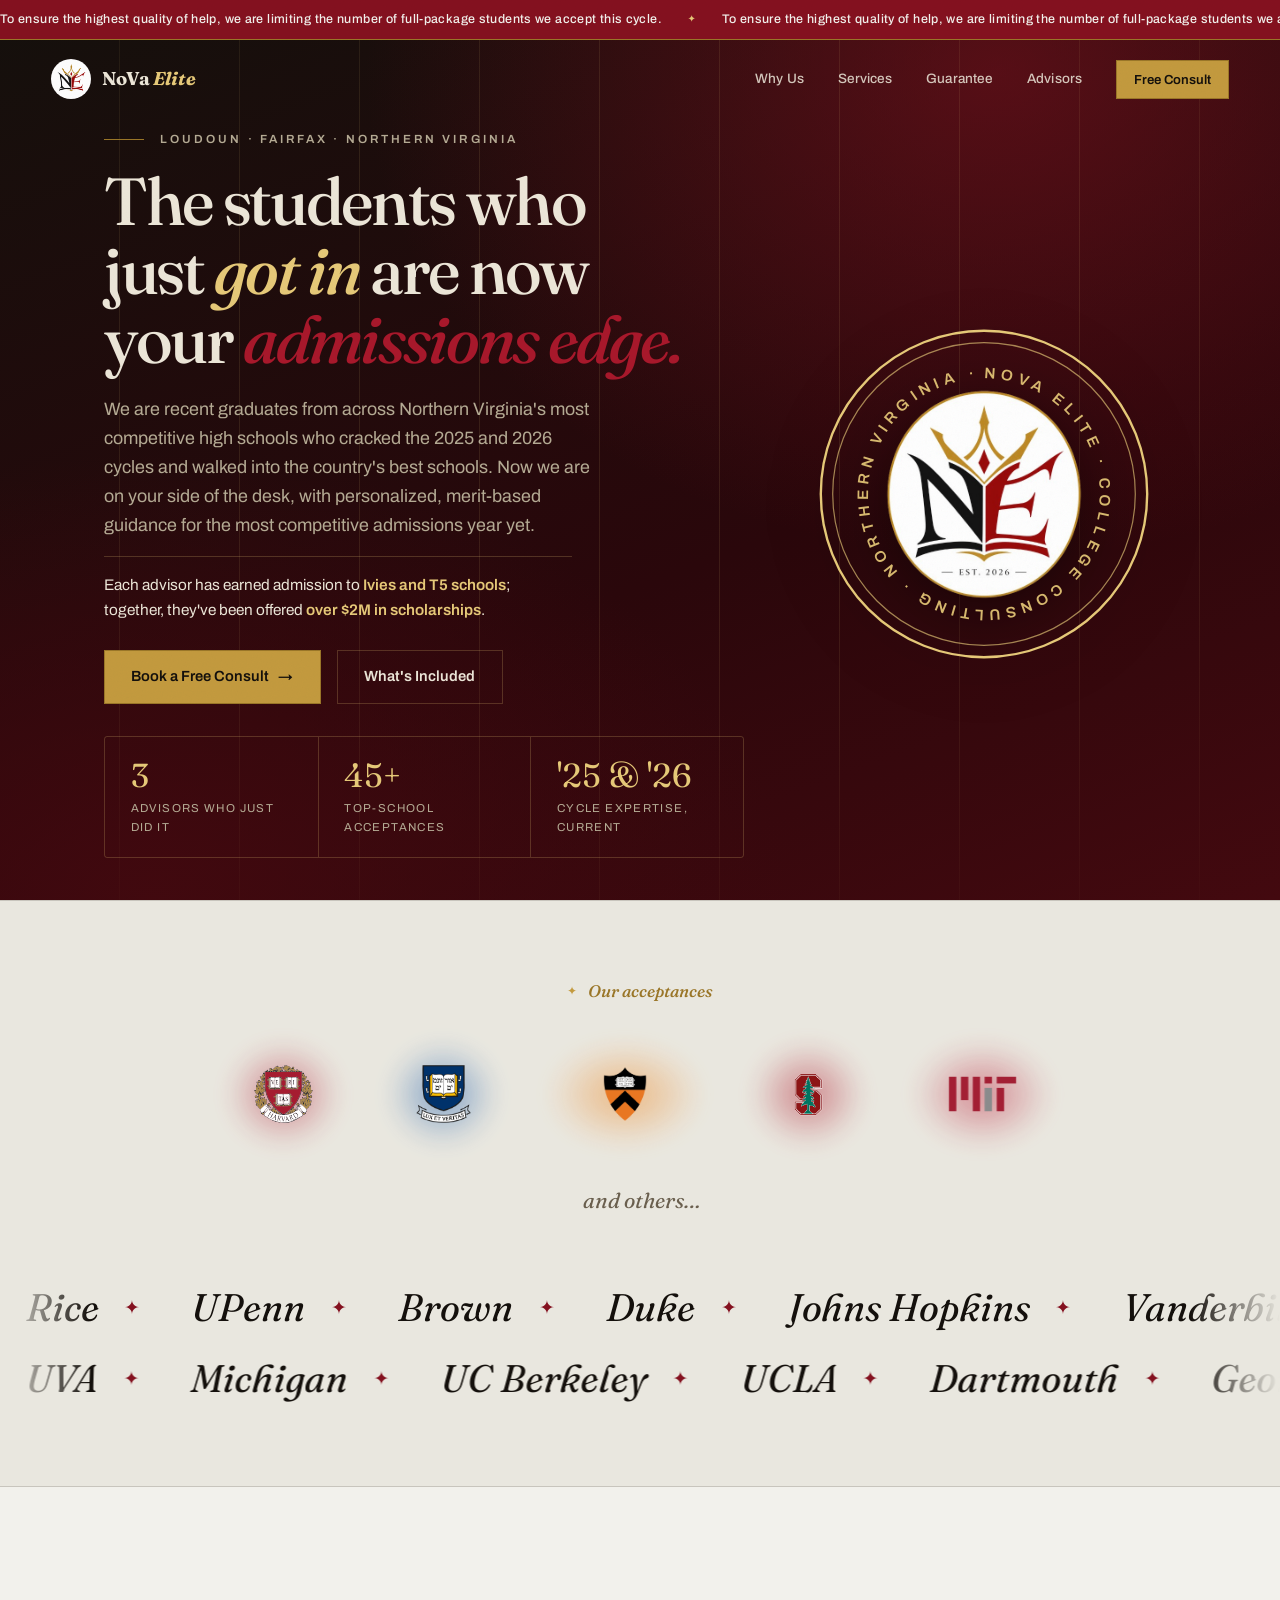
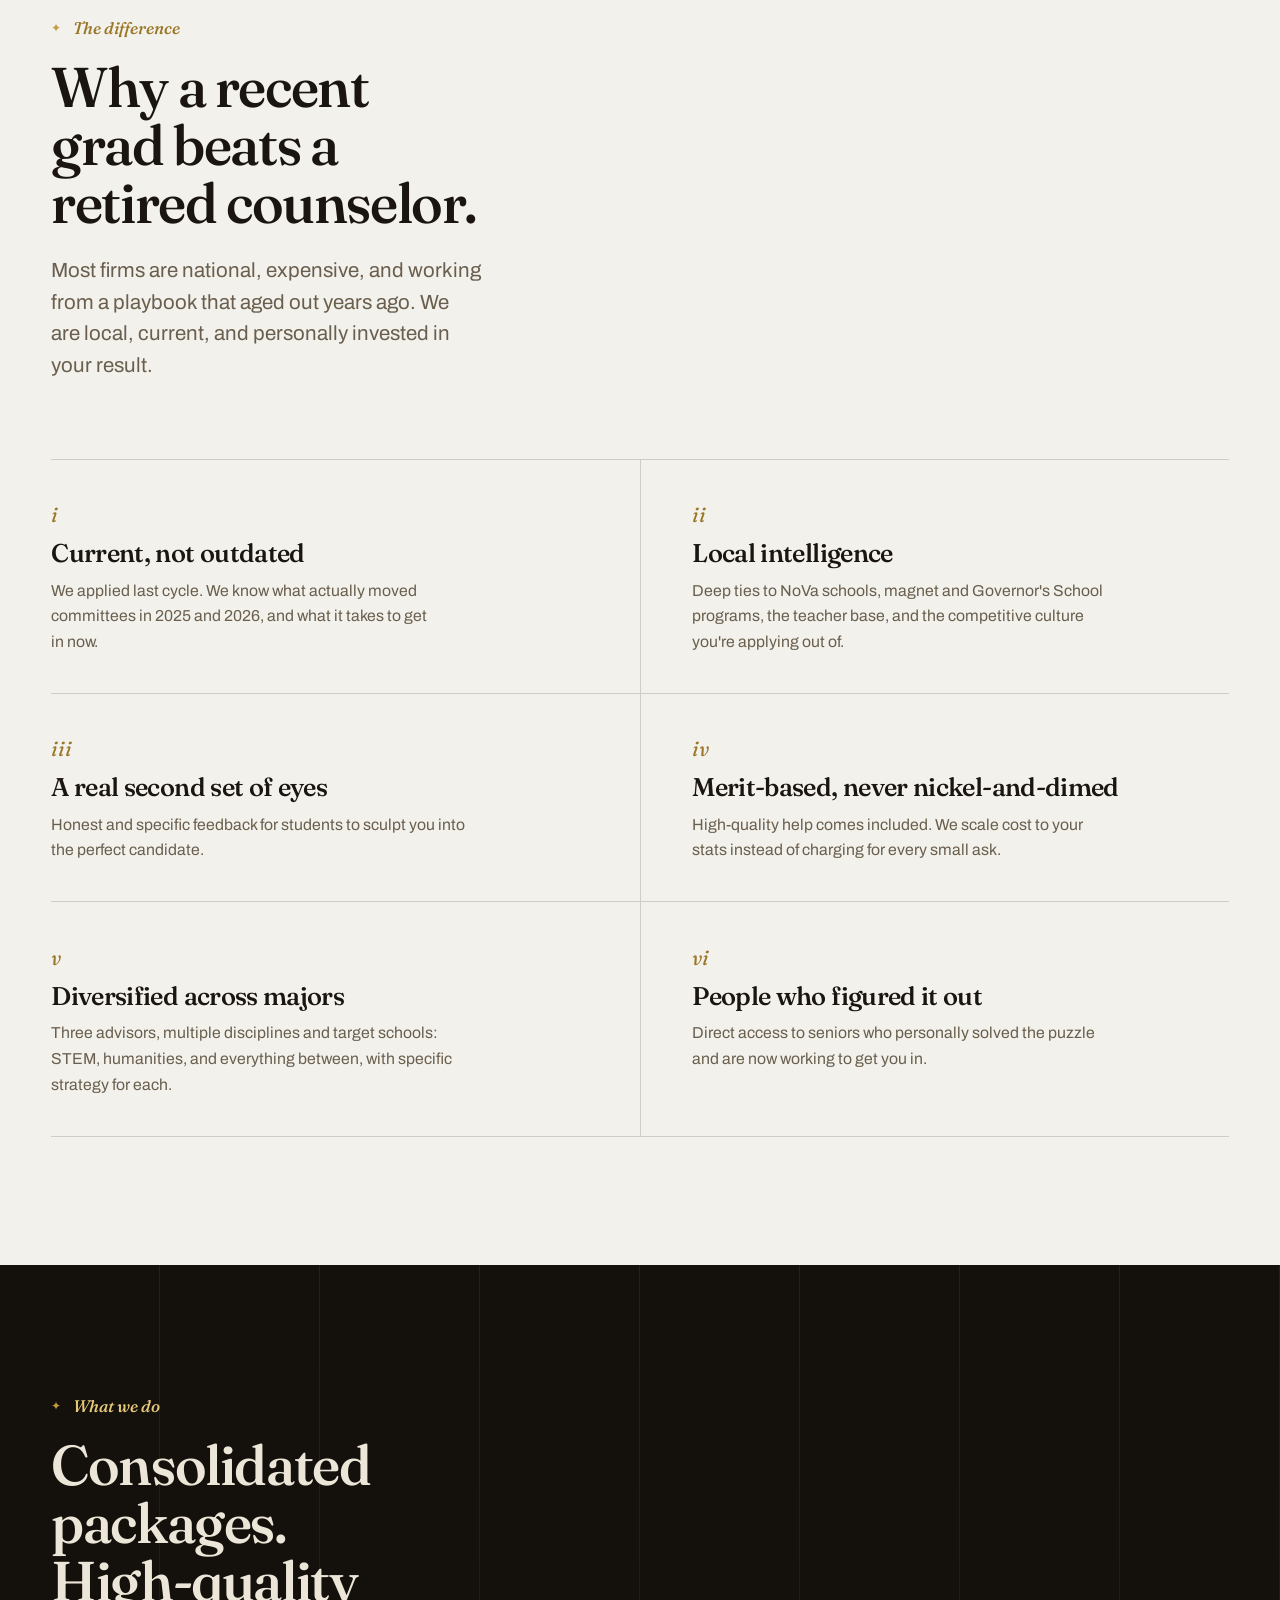
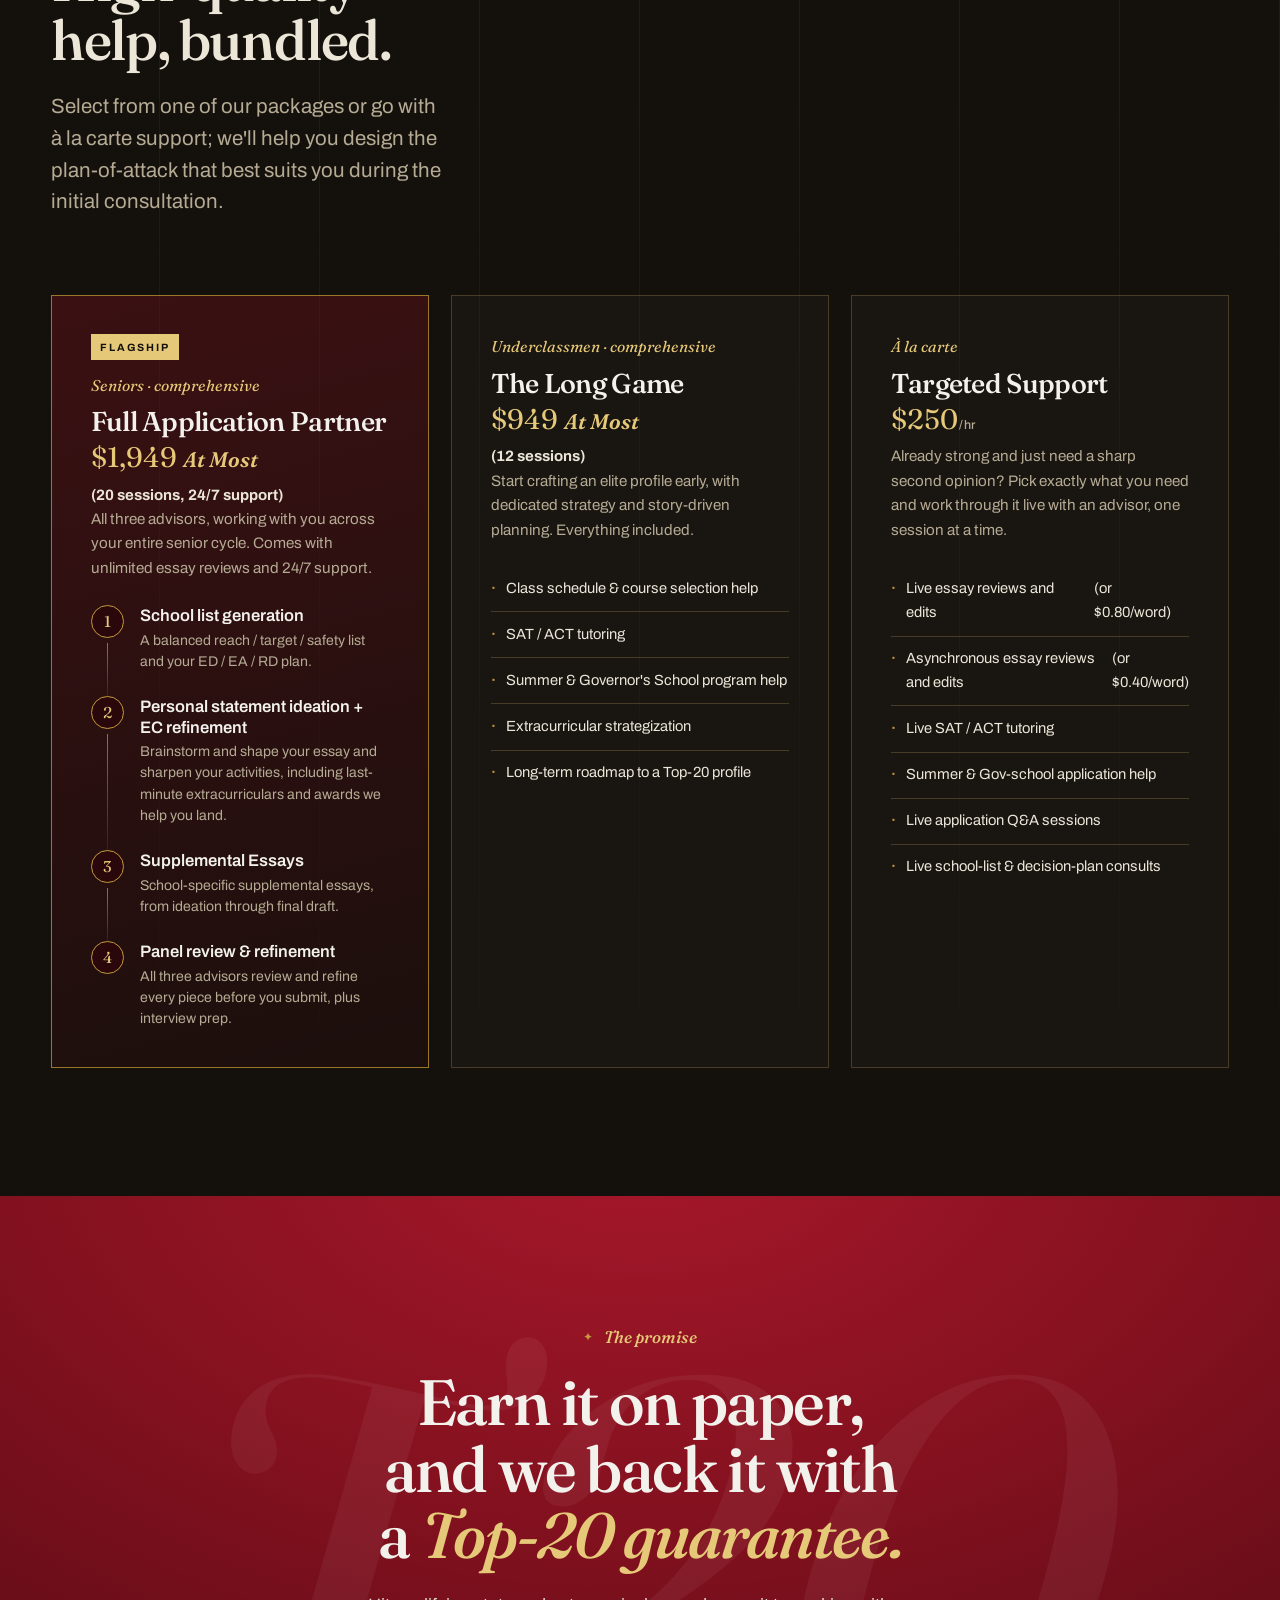
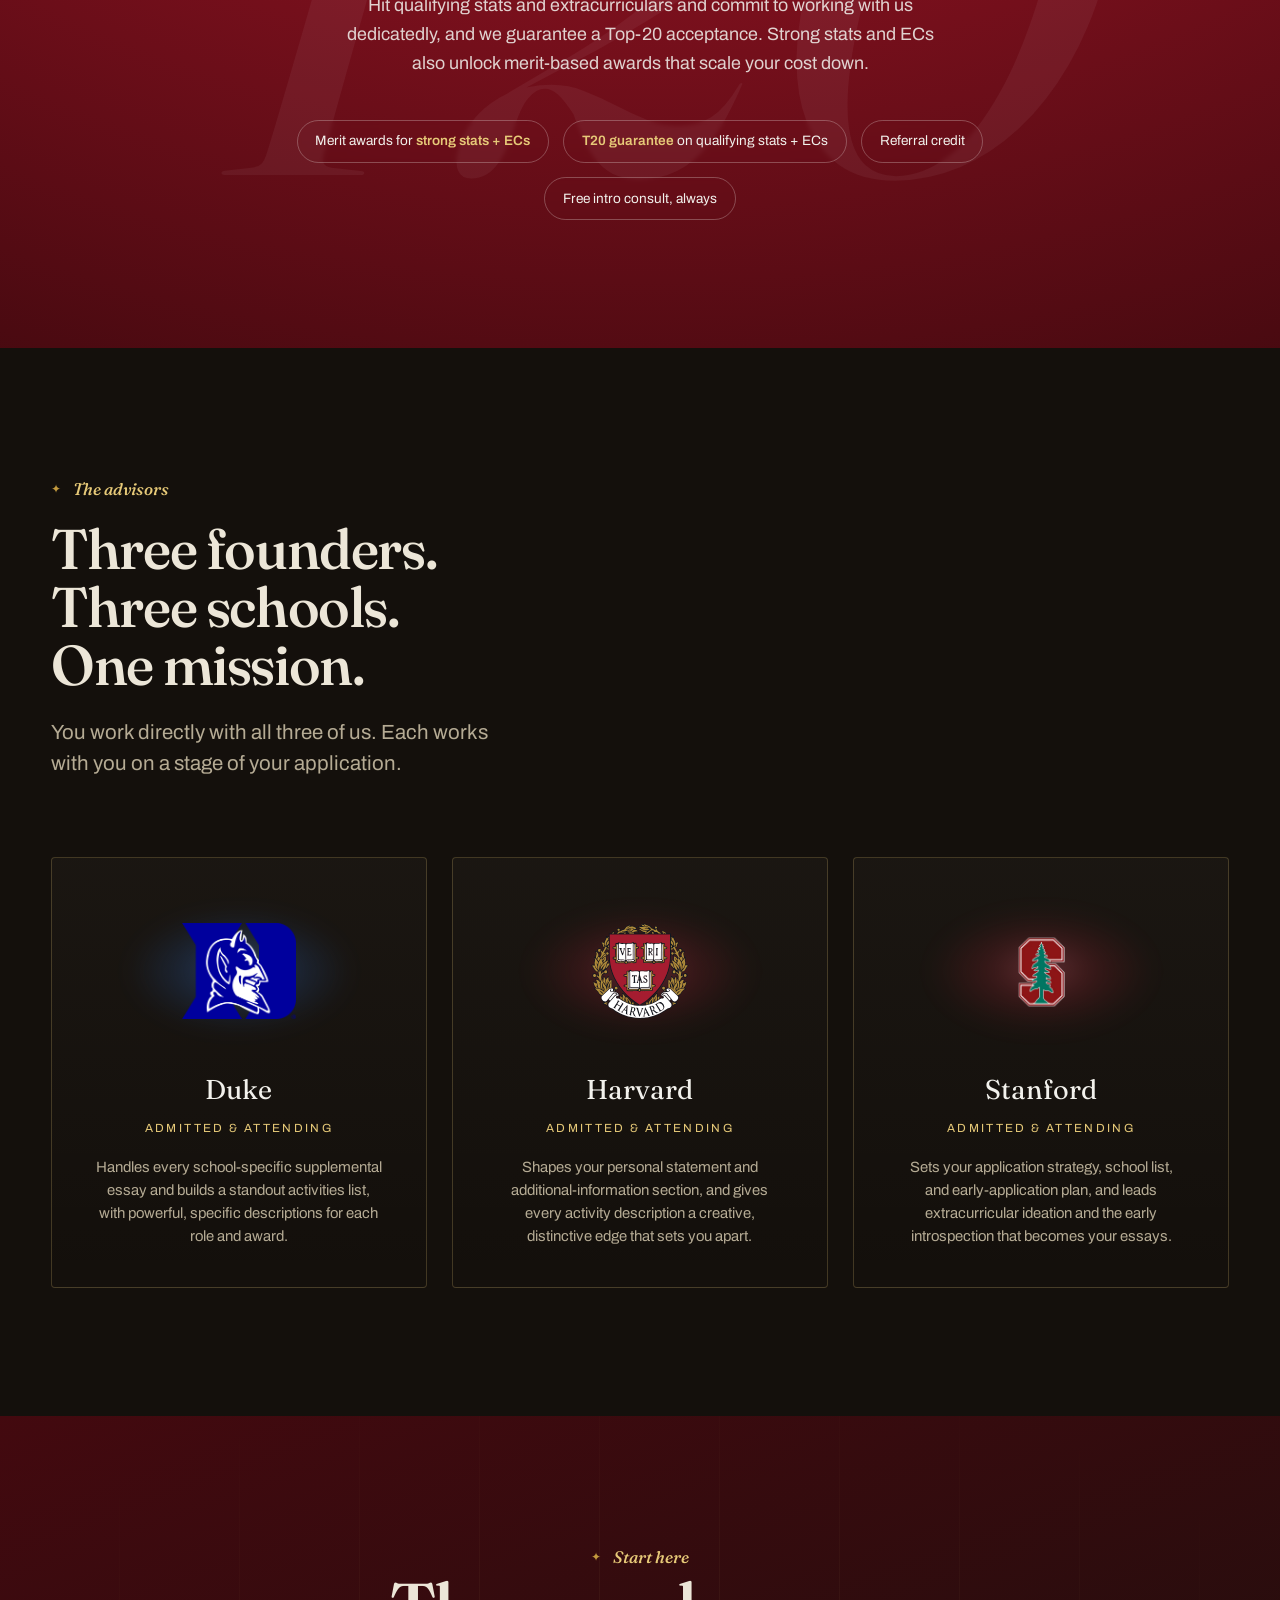
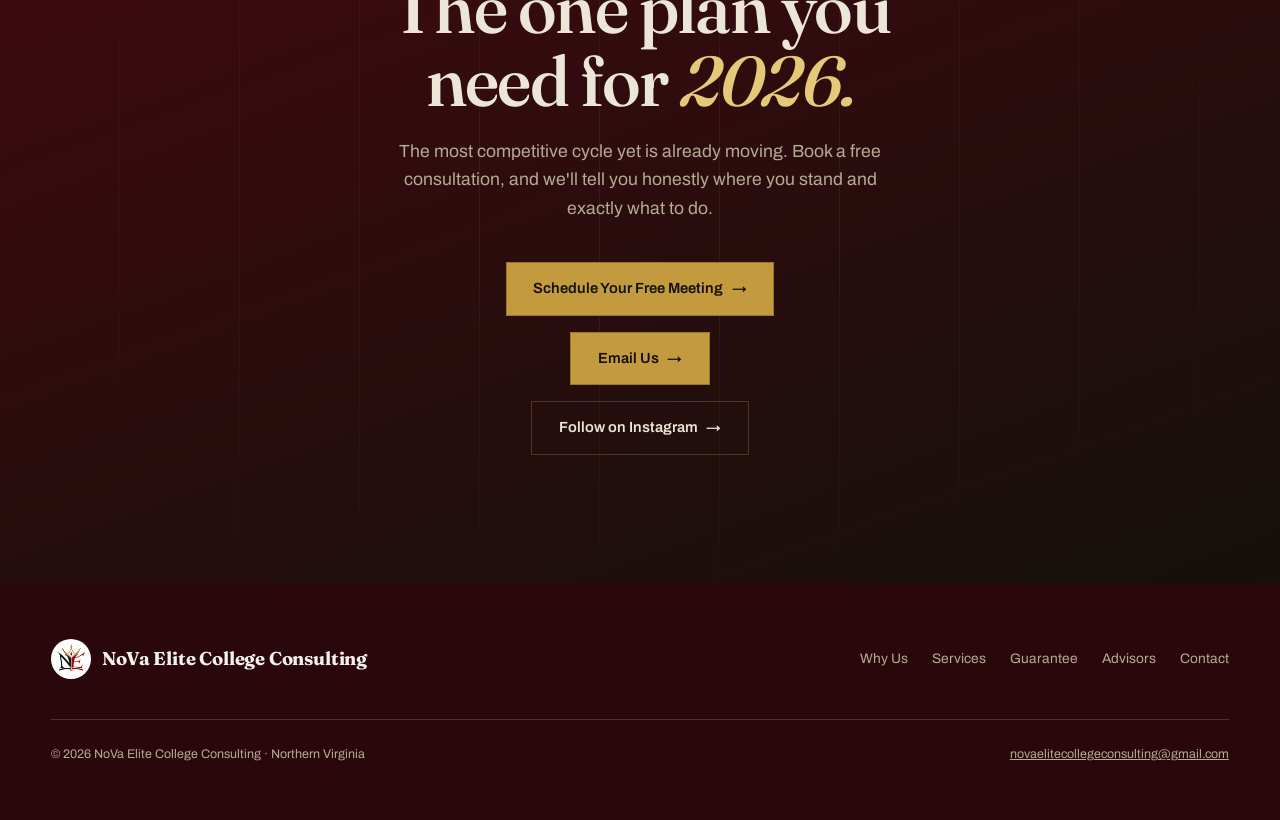
==== commit 80daaf3d: "updated session numbers" ====
--- a/index.html
+++ b/index.html
@@ -143,7 +143,7 @@
         <span class="tag">Seniors &middot; comprehensive</span>
         <h3>Full Application Partner</h3>
         <div class="price">$1,949 <span class="price-prefix">At Most</span></div>
-        <div><b>(12 sessions, 24/7 support)</b></div>
+        <div><b>(20 sessions, 24/7 support)</b></div>
         <p class="desc">All three advisors, working with you across your entire senior cycle. Comes with unlimited essay reviews and 24/7 support.</p>
         <ol class="path">
           <li>
@@ -169,7 +169,7 @@
         <span class="tag">Underclassmen &middot; comprehensive</span>
         <h3>The Long Game</h3>
         <div class="price">$949 <span class="price-prefix">At Most</span></div>
-        <div><b>(8 sessions)</b></div>
+        <div><b>(12 sessions)</b></div>
         <p class="desc">Start crafting an elite profile early, with dedicated strategy and story-driven planning. Everything included.</p>
         <ul>
           <li>Class schedule &amp; course selection help</li>
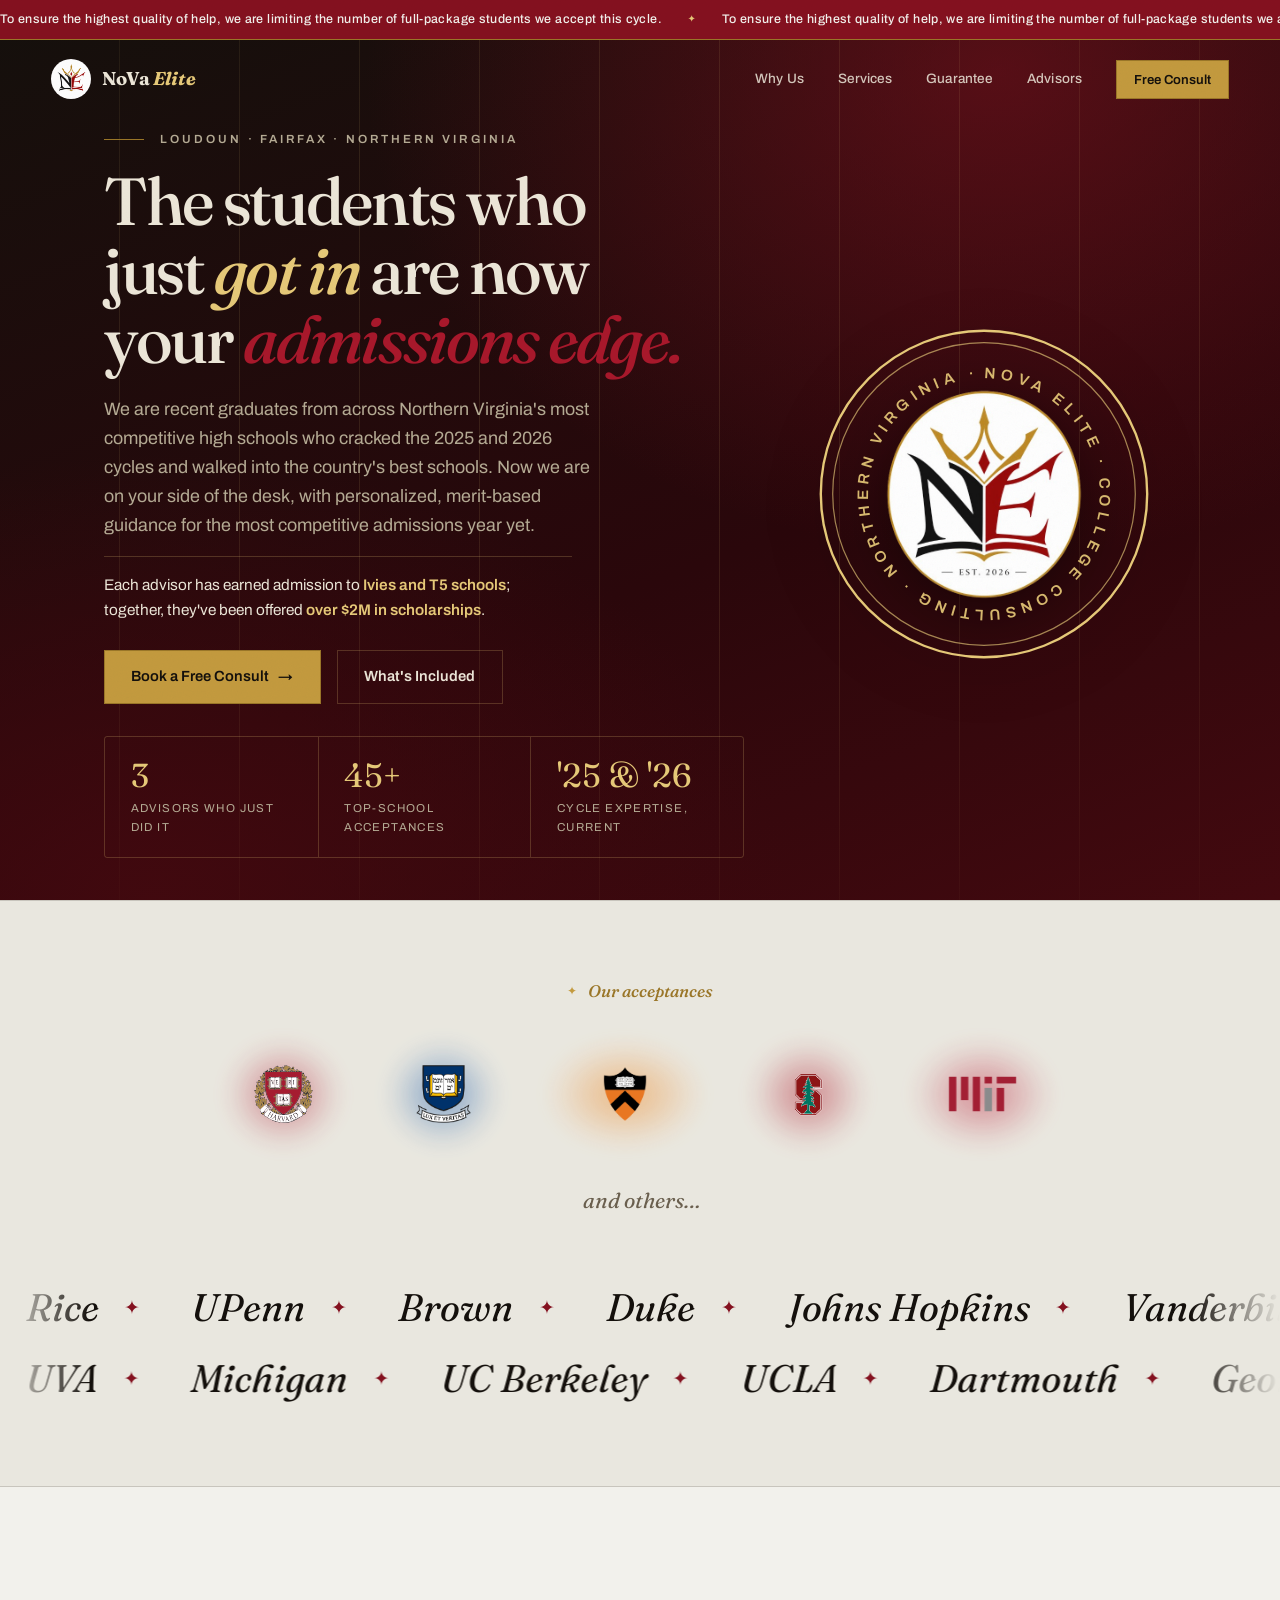
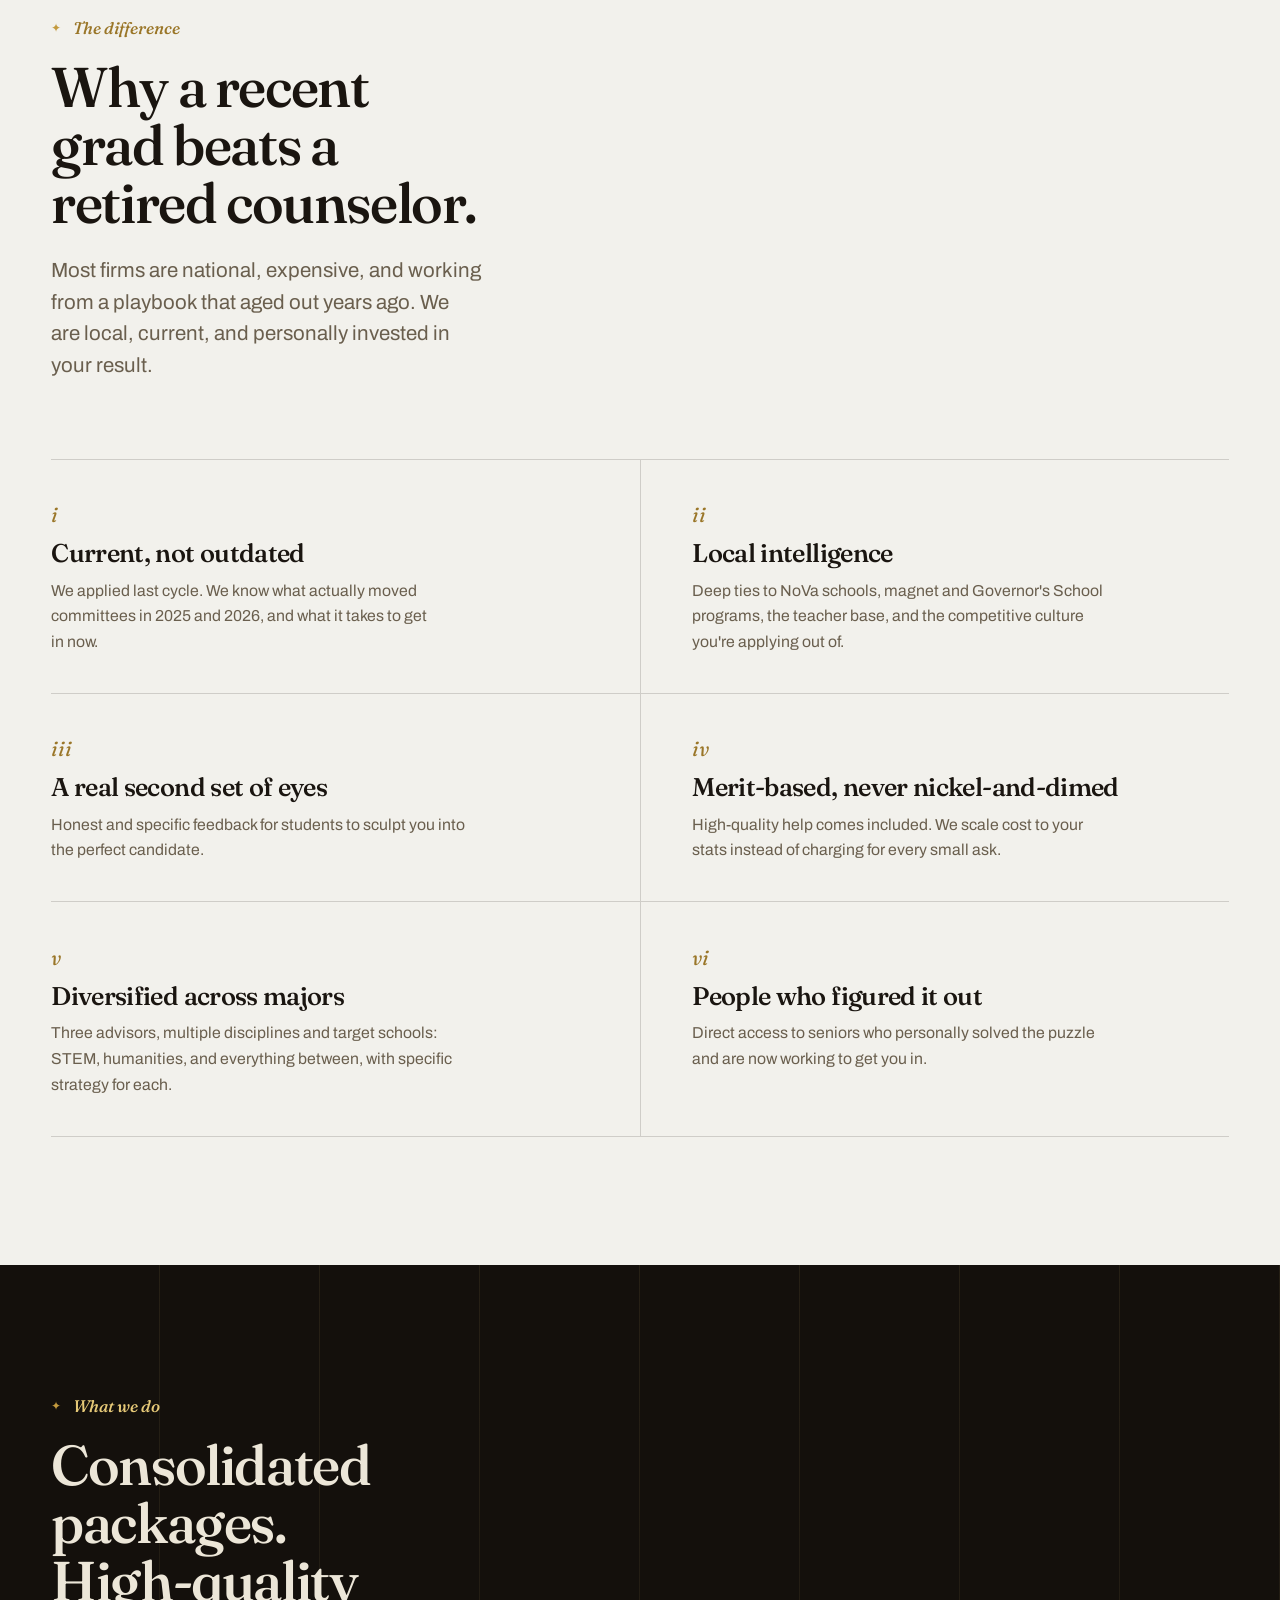
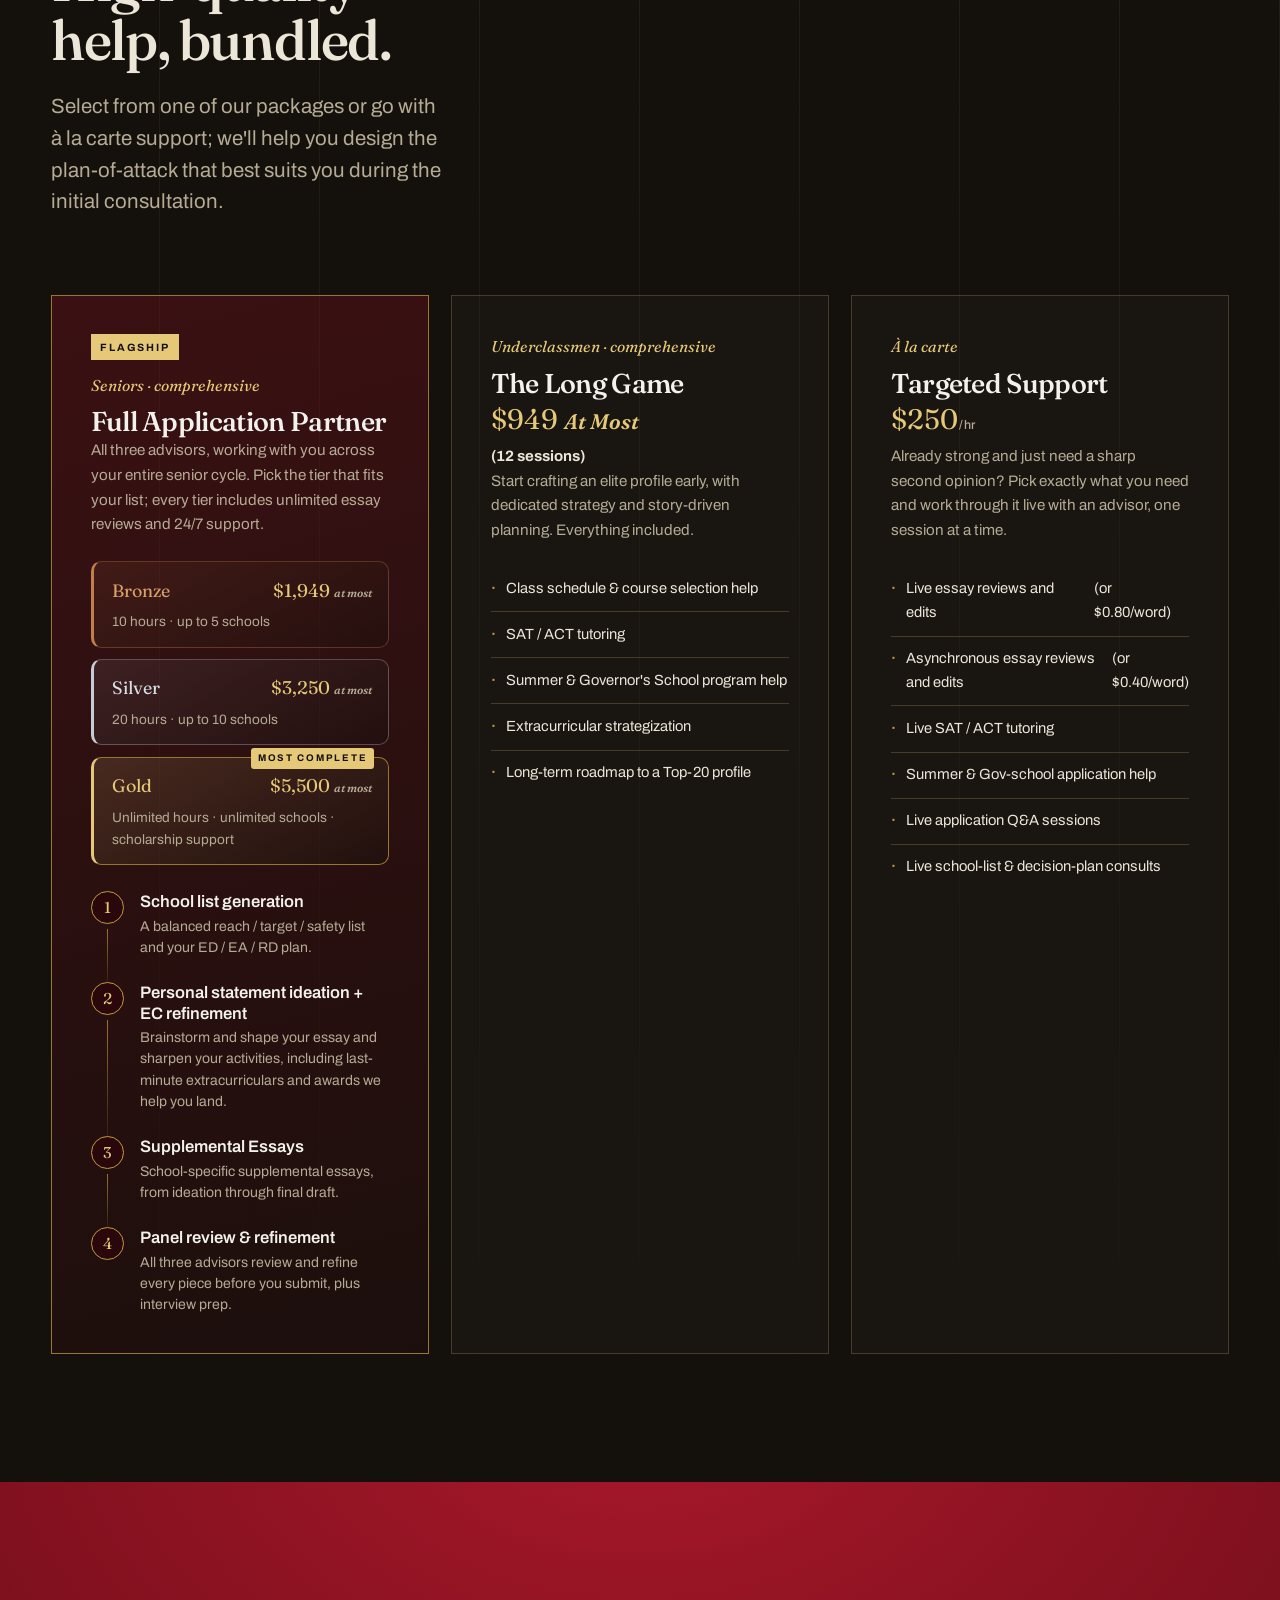
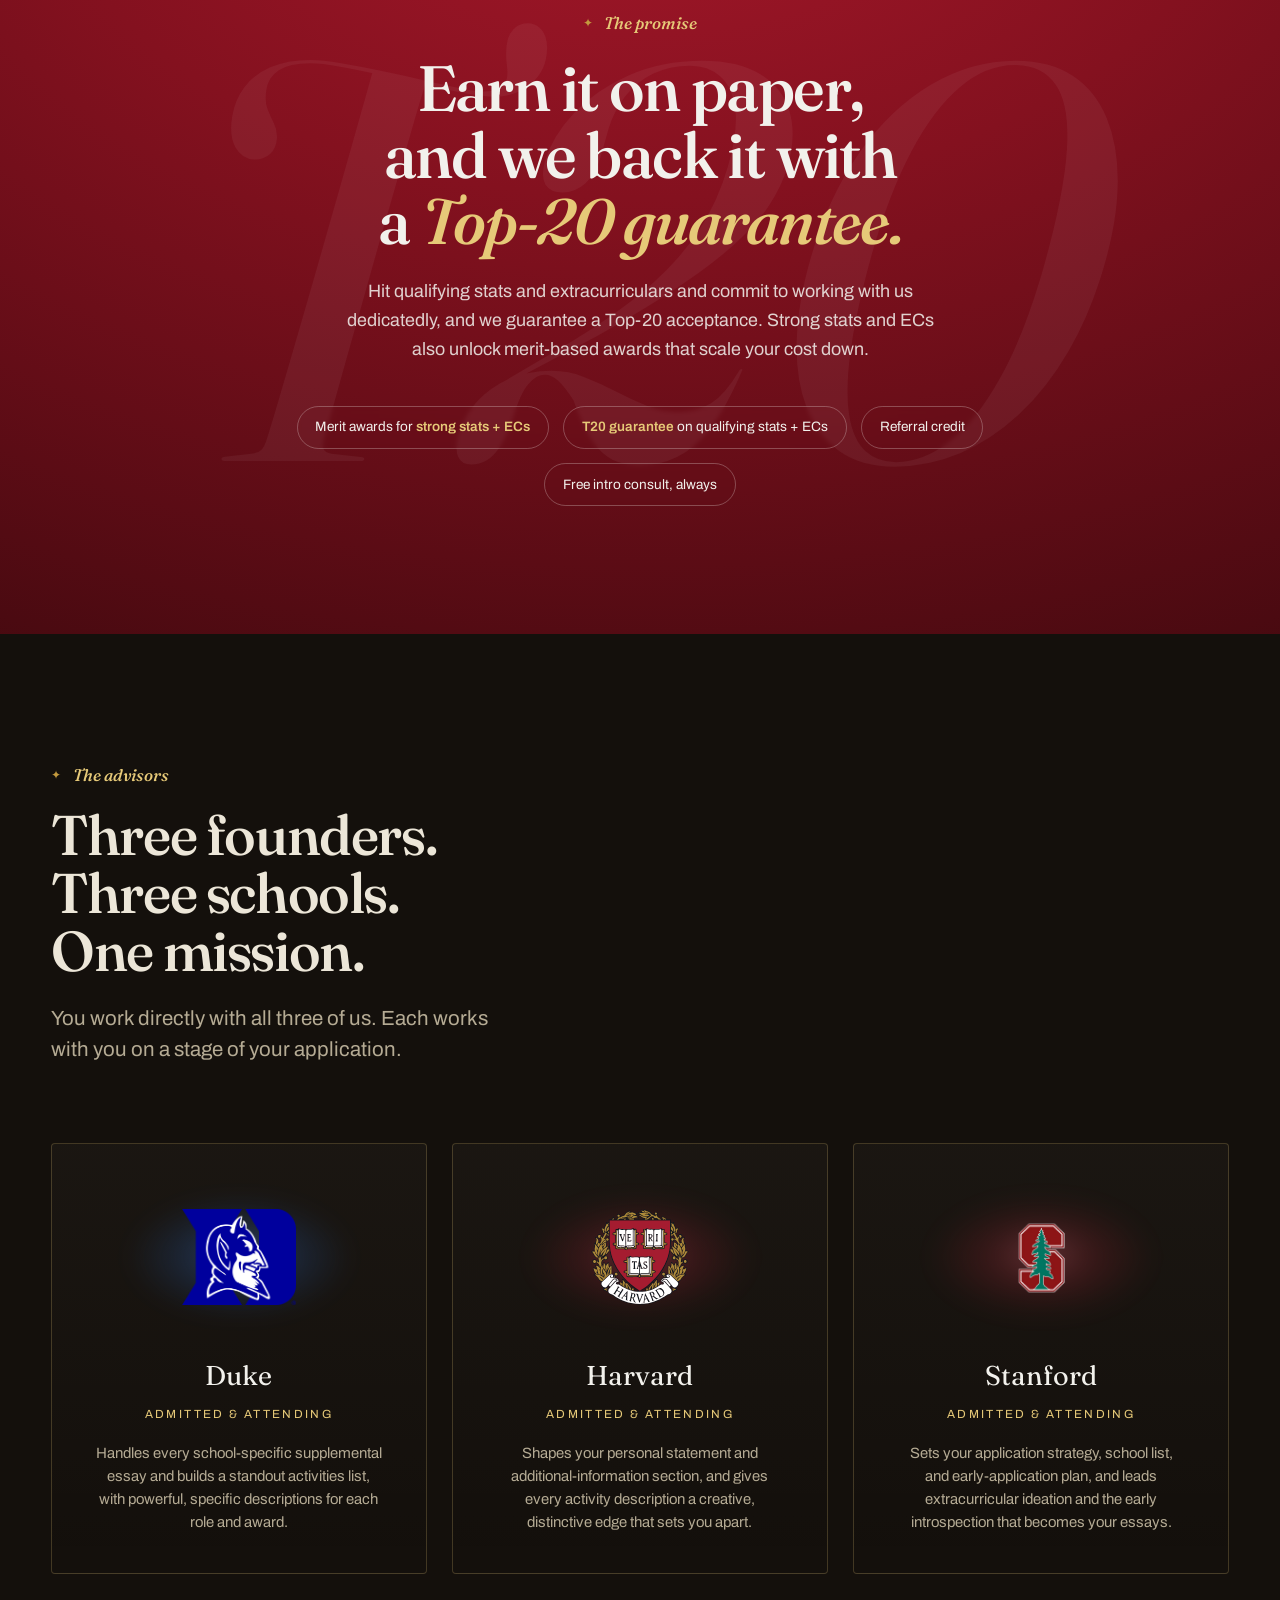
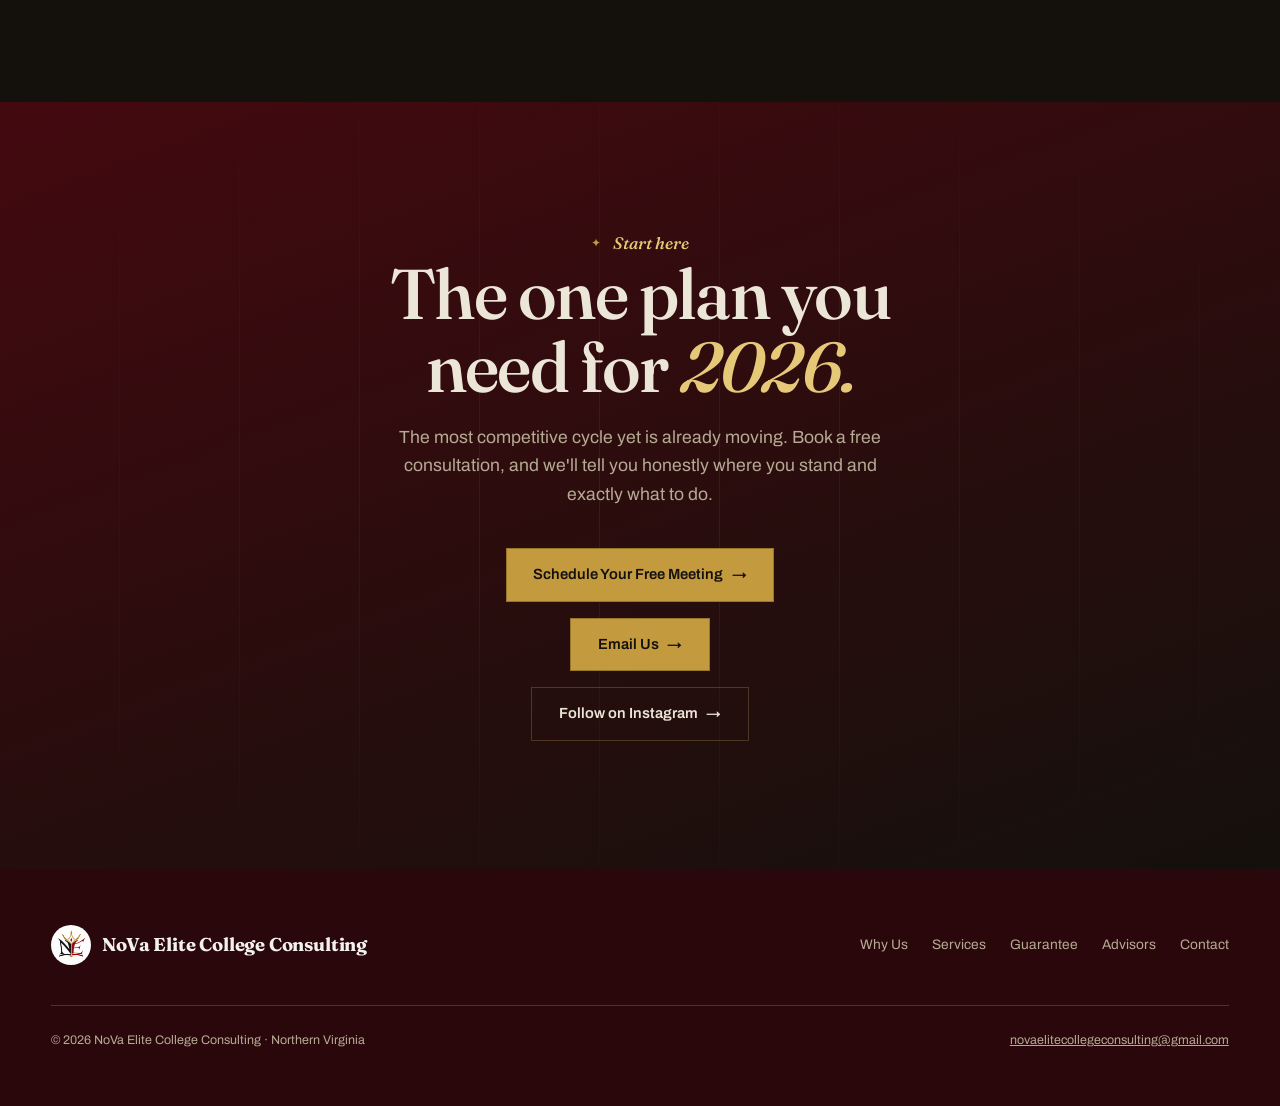
==== commit 0c6f0e66: "Full Application Partner: Bronze/Silver/Gold tiers with metallic accents (v=31) Co-Authored-By: Clau" ====
--- a/index.html
+++ b/index.html
@@ -9,7 +9,7 @@
 <link rel="preconnect" href="https://fonts.googleapis.com" />
 <link rel="preconnect" href="https://fonts.gstatic.com" crossorigin />
 <link href="https://fonts.googleapis.com/css2?family=Fraunces:ital,opsz,wght@0,9..144,400;0,9..144,500;0,9..144,600;1,9..144,500;1,9..144,600&family=Archivo:wght@400;500;600;700&display=swap" rel="stylesheet" />
-<link rel="stylesheet" href="styles.css?v=29" />
+<link rel="stylesheet" href="styles.css?v=31" />
 <link rel="icon" type="image/png" href="src/nova_elite_logo_noname_circled.png">
 </head>
 <body>
@@ -142,9 +142,22 @@
         <span class="ribbon">Flagship</span>
         <span class="tag">Seniors &middot; comprehensive</span>
         <h3>Full Application Partner</h3>
-        <div class="price">$1,949 <span class="price-prefix">At Most</span></div>
-        <div><b>(20 sessions, 24/7 support)</b></div>
-        <p class="desc">All three advisors, working with you across your entire senior cycle. Comes with unlimited essay reviews and 24/7 support.</p>
+        <p class="desc">All three advisors, working with you across your entire senior cycle. Pick the tier that fits your list; every tier includes unlimited essay reviews and 24/7 support.</p>
+        <div class="tiers">
+          <div class="tier tier-bronze">
+            <div class="tier-top"><span class="tier-name">Bronze</span><span class="tier-price">$1,949 <span class="price-prefix">at most</span></span></div>
+            <div class="tier-specs">10 hours &middot; up to 5 schools</div>
+          </div>
+          <div class="tier tier-silver">
+            <div class="tier-top"><span class="tier-name">Silver</span><span class="tier-price">$3,250 <span class="price-prefix">at most</span></span></div>
+            <div class="tier-specs">20 hours &middot; up to 10 schools</div>
+          </div>
+          <div class="tier tier-gold tier-best">
+            <span class="tier-flag">Most complete</span>
+            <div class="tier-top"><span class="tier-name">Gold</span><span class="tier-price">$5,500 <span class="price-prefix">at most</span></span></div>
+            <div class="tier-specs">Unlimited hours &middot; unlimited schools &middot; scholarship support</div>
+          </div>
+        </div>
         <ol class="path">
           <li>
             <span class="step-n">1</span>
@@ -281,6 +294,6 @@
   </div>
 </footer>
 
-<script src="script.js?v=29"></script>
+<script src="script.js?v=31"></script>
 </body>
 </html>
--- a/styles.css
+++ b/styles.css
@@ -267,6 +267,20 @@
 .pkg .price span { font-family: var(--sans); font-size: 0.78rem; font-weight: 500; letter-spacing: 0.03em; color: var(--on-dark-mute); margin-left: 0.15em; }
 .pkg .price .price-prefix { font-family: var(--serif); font-size: 0.75em; font-style: italic; font-weight: 600; letter-spacing: 0; color: var(--gold-light); margin: 0 0.2em 0 0; }
 .pkg .desc { font-size: 0.95rem; color: var(--on-dark-mute); margin-bottom: 1.5rem; }
+.pkg .tiers { display: flex; flex-direction: column; gap: 0.7rem; margin-bottom: 1.6rem; }
+.pkg .tier { position: relative; padding: 0.85rem 1rem 0.85rem 1.15rem; border: 1px solid var(--line-dark); border-left: 3px solid var(--line-dark); border-radius: 10px; background: rgba(20,16,12,0.35); }
+.pkg .tier-bronze { border-color: rgba(193,127,74,0.32); border-left-color: #c17f4a; background: linear-gradient(150deg, rgba(193,127,74,0.10), rgba(20,16,12,0.35)); }
+.pkg .tier-bronze .tier-name { color: #d8a06a; }
+.pkg .tier-silver { border-color: rgba(197,206,216,0.30); border-left-color: #c5ced8; background: linear-gradient(150deg, rgba(197,206,216,0.09), rgba(20,16,12,0.35)); }
+.pkg .tier-silver .tier-name { color: #d7dee6; }
+.pkg .tier-gold.tier-best { border-color: var(--gold-deep); border-left-color: var(--gold-light); background: linear-gradient(150deg, rgba(230,201,120,0.14), rgba(20,16,12,0.35)); }
+.pkg .tier-gold .tier-name { color: var(--gold-light); }
+.pkg .tier-flag { position: absolute; top: -0.6rem; right: 0.9rem; font-size: 0.6rem; letter-spacing: 0.18em; text-transform: uppercase; font-weight: 700; color: var(--ink); background: var(--gold-light); padding: 0.28em 0.7em; border-radius: 3px; }
+.pkg .tier-top { display: flex; align-items: baseline; justify-content: space-between; gap: 0.6rem; }
+.pkg .tier-name { font-family: var(--serif); font-size: 1.12rem; color: var(--ivory); }
+.pkg .tier-price { font-family: var(--serif); font-size: 1.15rem; color: var(--gold-light); white-space: nowrap; }
+.pkg .tier-price .price-prefix { font-size: 0.62em; font-style: italic; font-weight: 600; color: var(--on-dark-mute); }
+.pkg .tier-specs { font-size: 0.85rem; color: var(--on-dark-mute); margin-top: 0.35rem; }
 .pkg ul { list-style: none; flex: 1; }
 .pkg li { font-size: 0.92rem; color: var(--on-dark); padding: 0.72em 0; border-top: 1px solid var(--line-dark); display: flex; gap: 0.7em; }
 .pkg li:first-child { border-top: 0; }
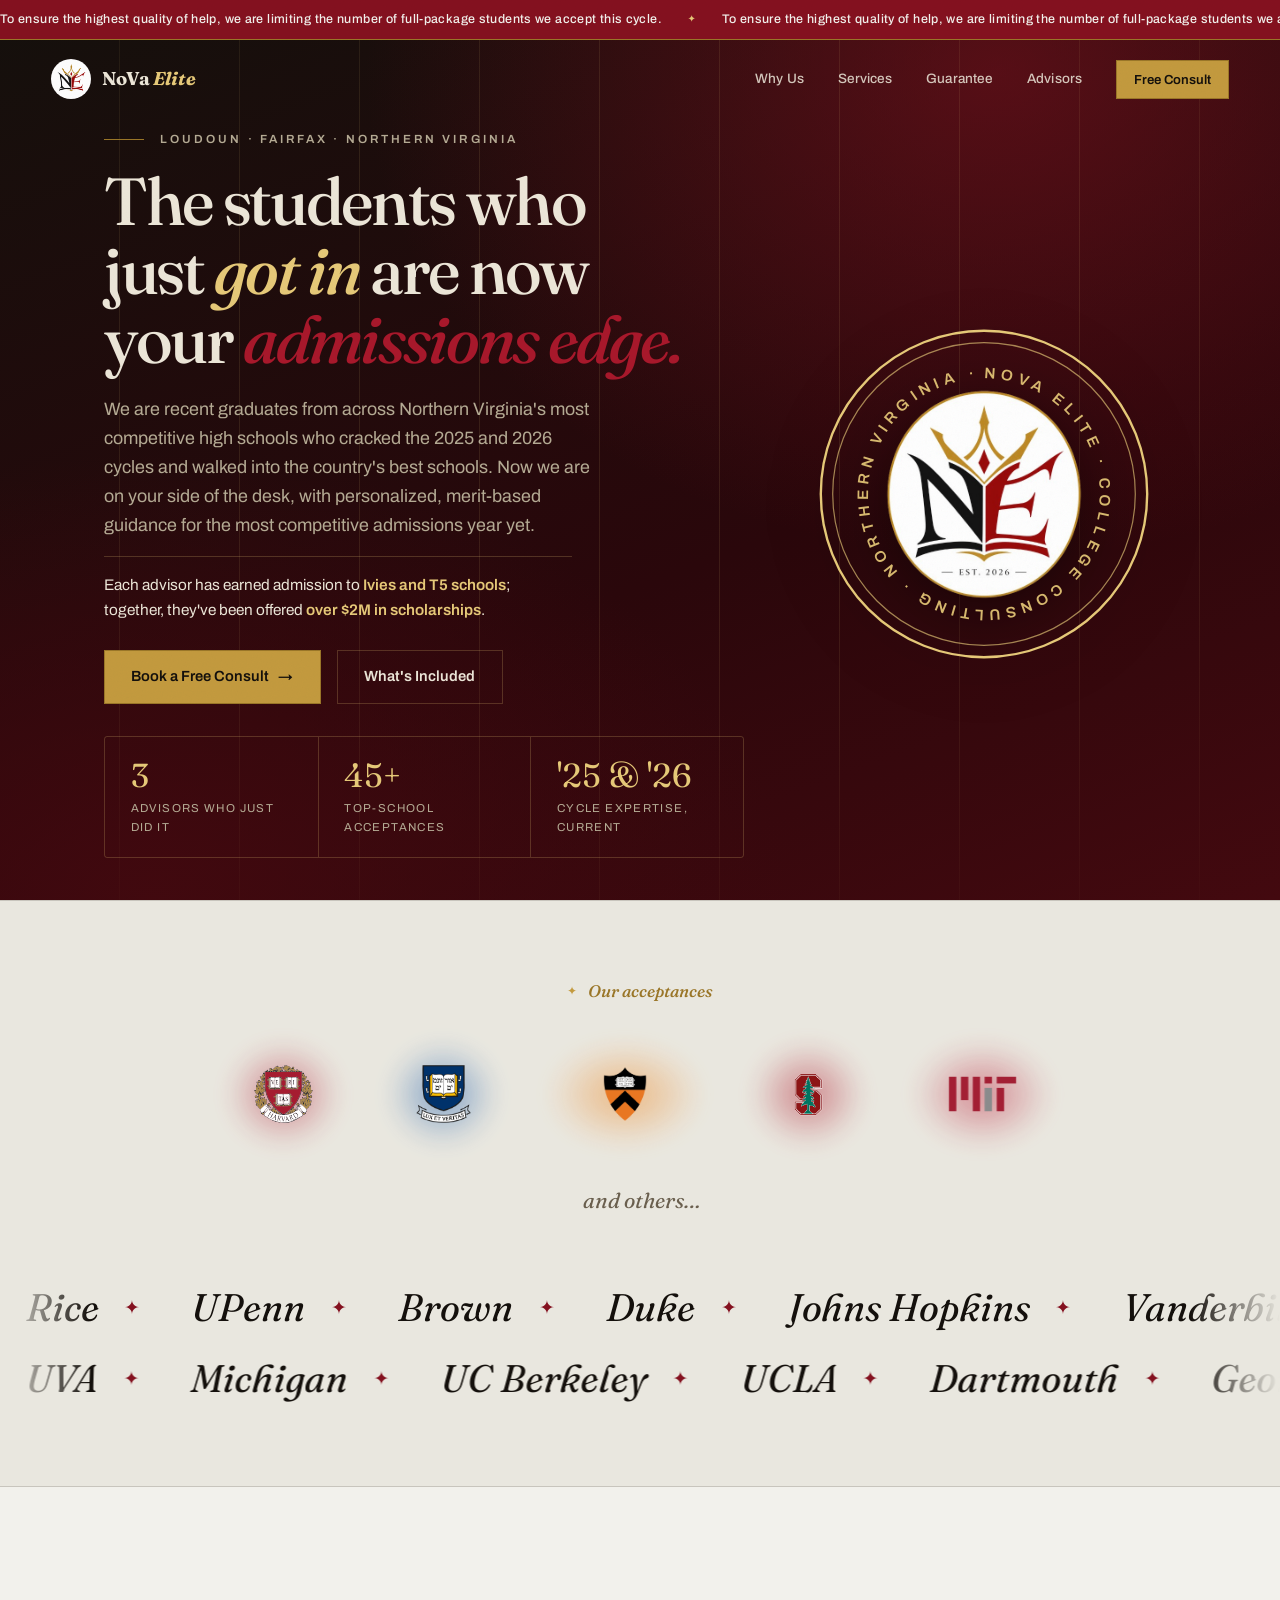
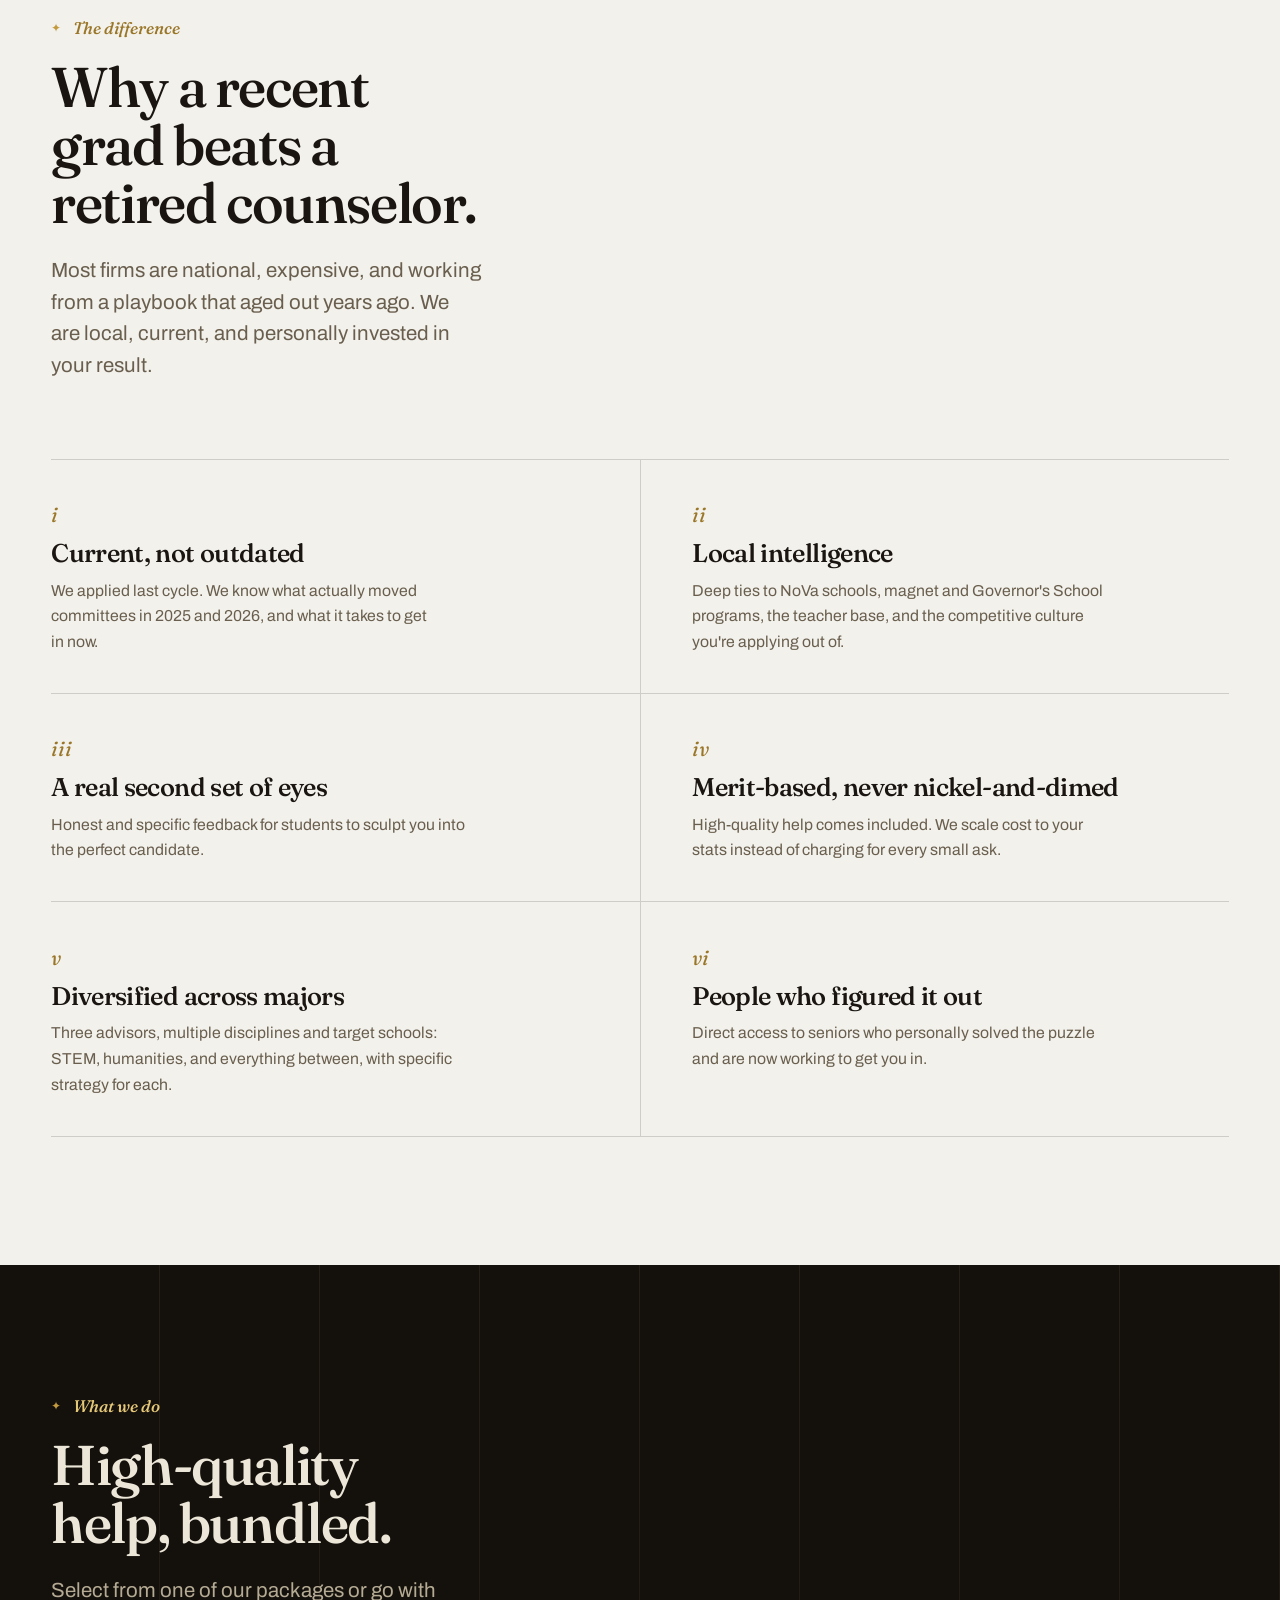
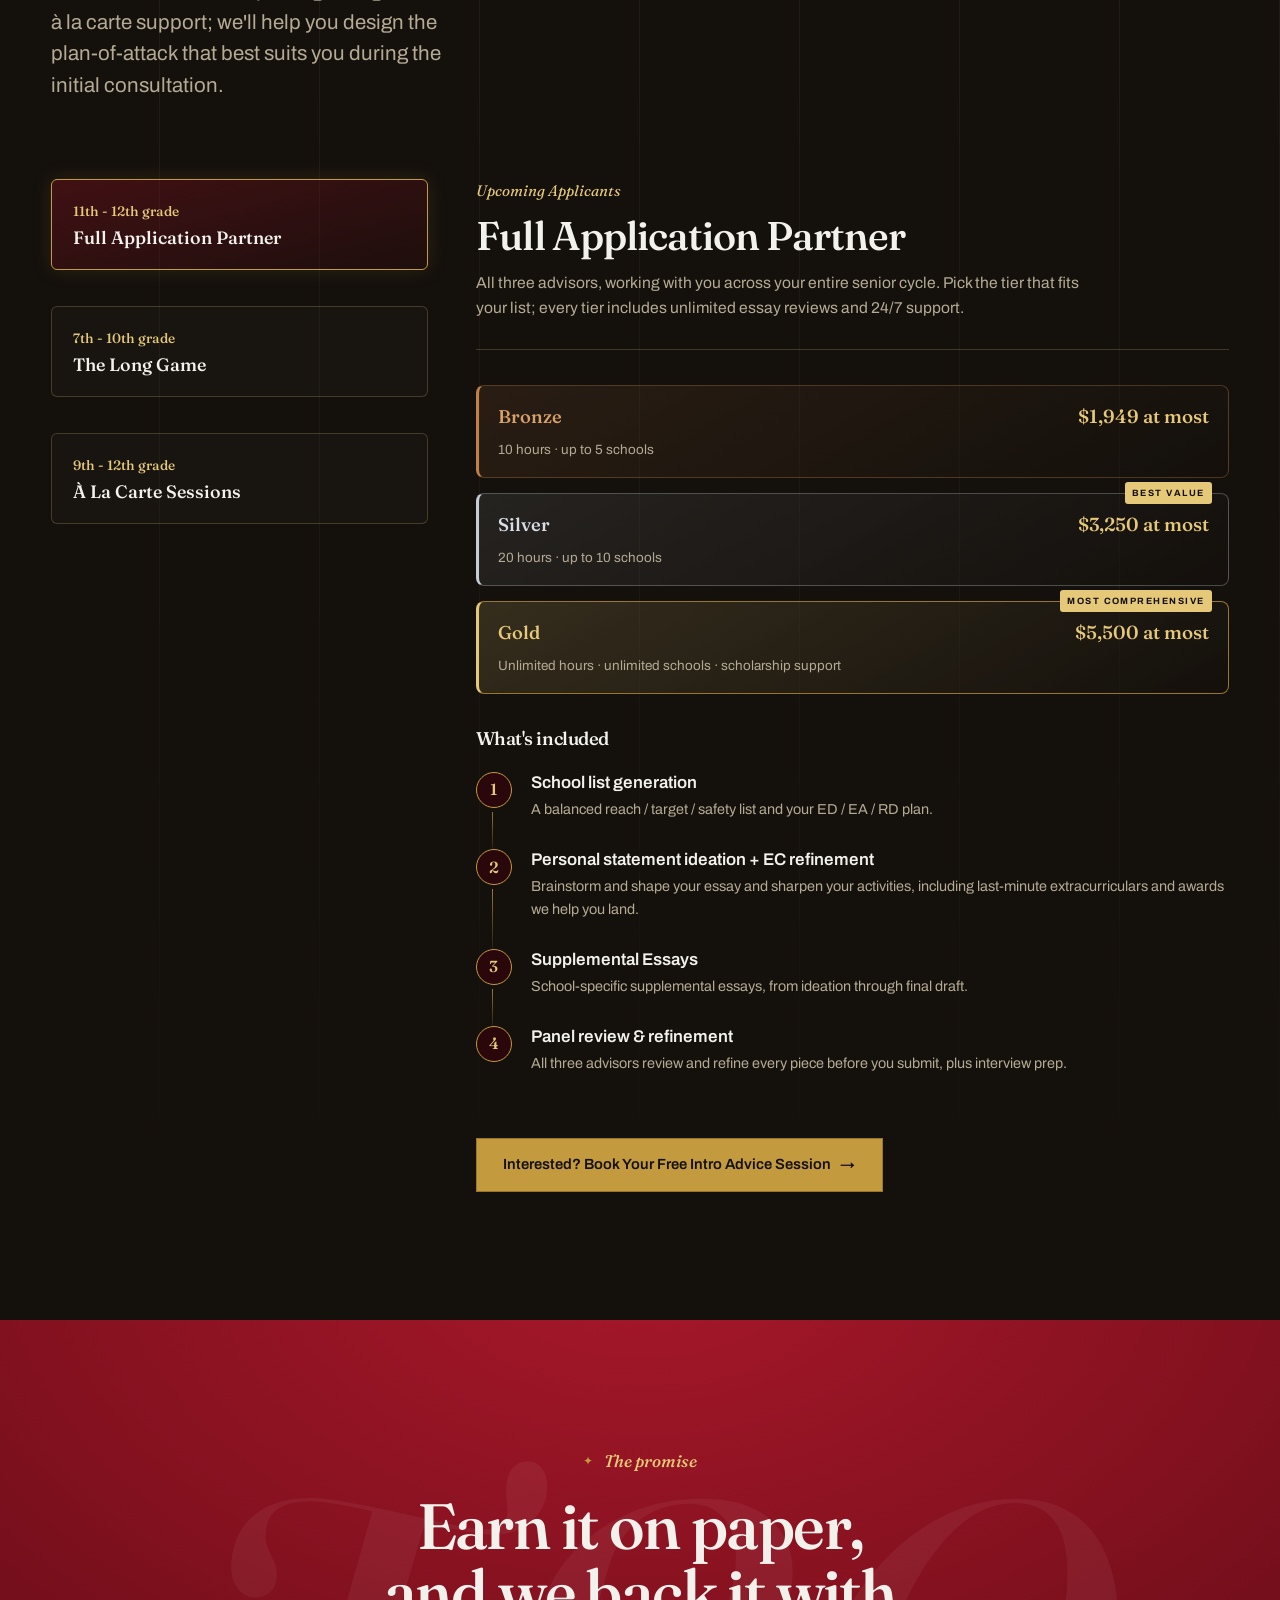
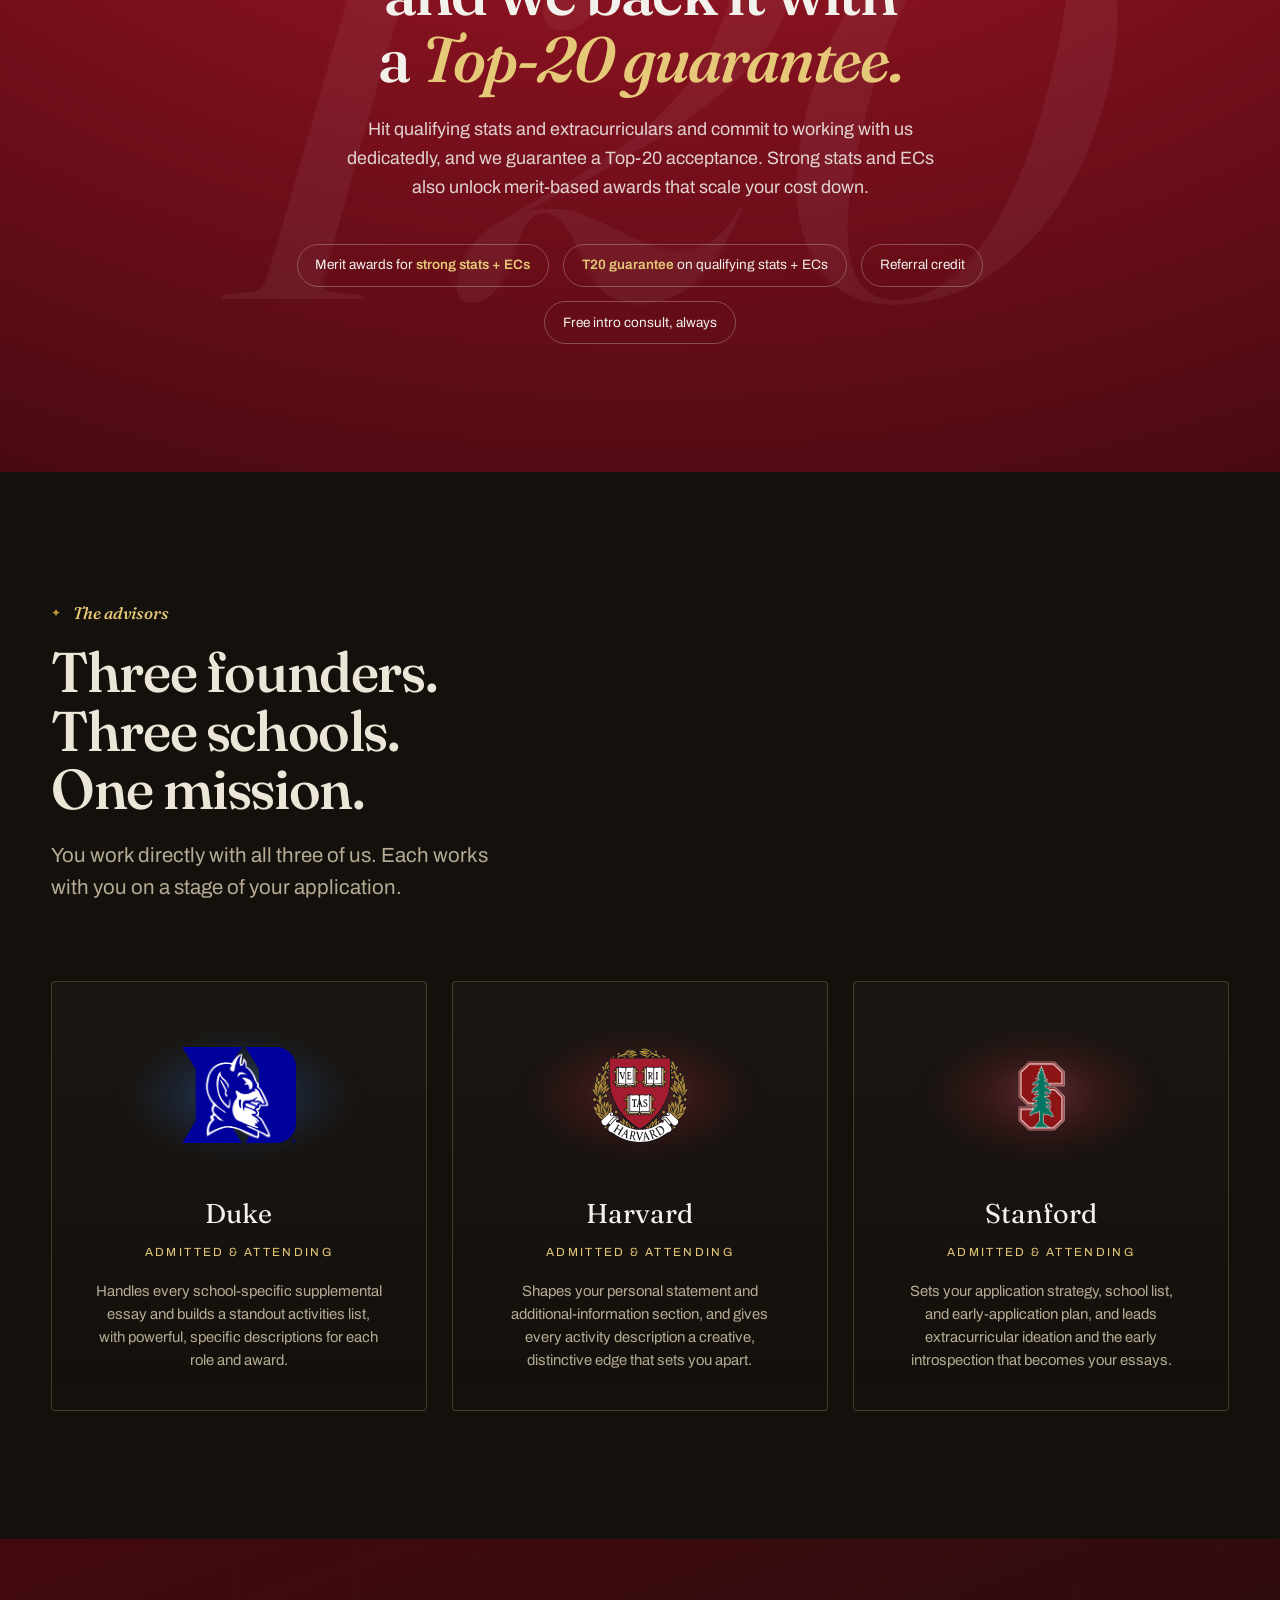
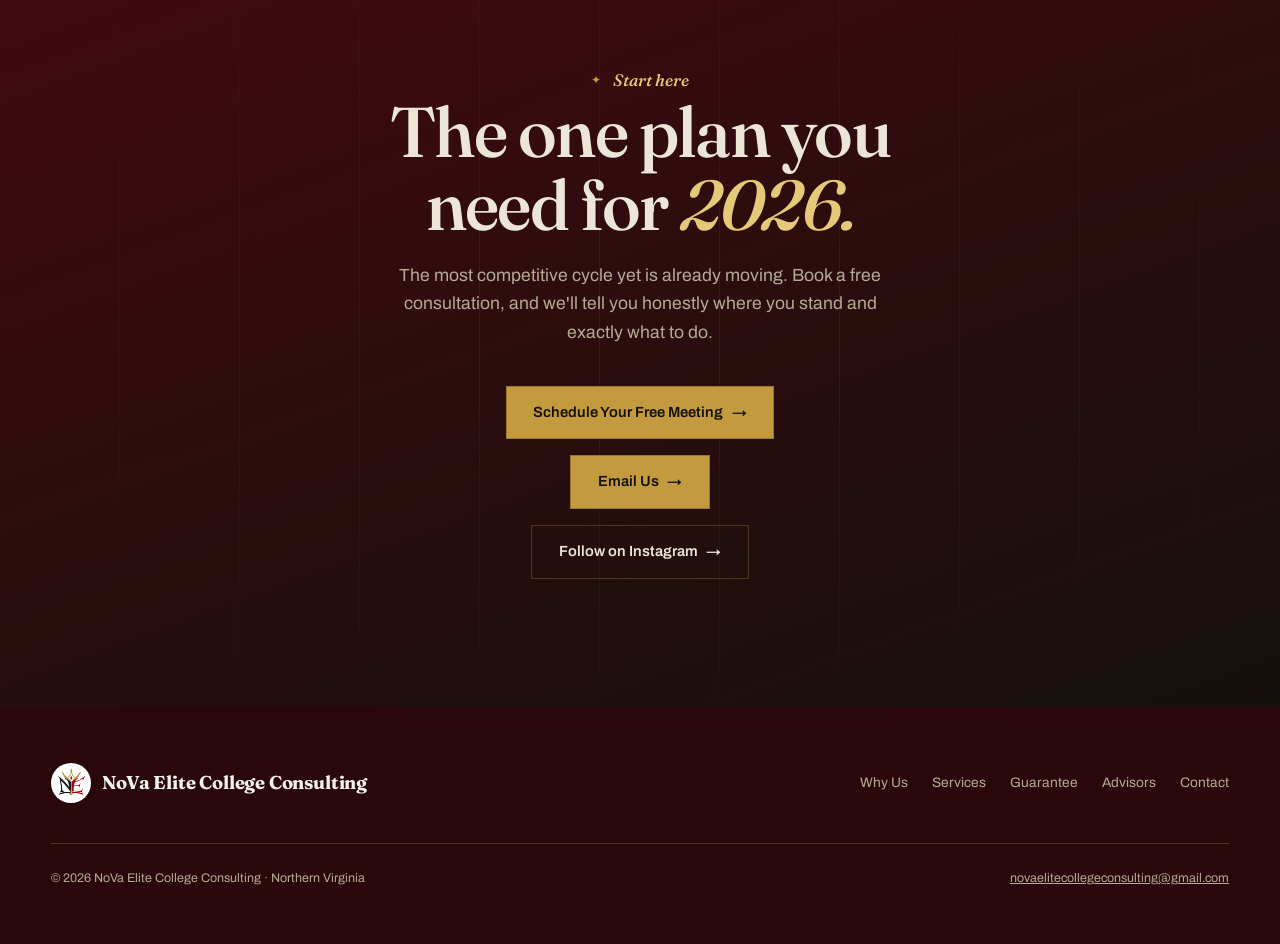
==== commit 2ba19b4b: "updated offerings menu" ====
--- a/index.html
+++ b/index.html
@@ -132,82 +132,192 @@
   <div class="wrap">
     <div class="section-head reveal">
       <span class="kicker">What we do</span>
-      <h2 class="h-section">Consolidated packages. High-quality help, bundled.</h2>
+      <h2 class="h-section">High-quality help, bundled.</h2>
       <p class="lead">Select from one of our packages or go with à la carte support; we'll help you design the plan-of-attack that best suits you during the initial consultation.</p>
     </div>
-    <!--sharat lets add a note here either a. about the scaling prices with a calculator linked, or b. note about limited time early bird prices before we increase costs--><div class="services-intro"></div>
-    <div class="pkg-grid">
-
-      <div class="pkg feature reveal">
-        <span class="ribbon">Flagship</span>
-        <span class="tag">Seniors &middot; comprehensive</span>
-        <h3>Full Application Partner</h3>
-        <p class="desc">All three advisors, working with you across your entire senior cycle. Pick the tier that fits your list; every tier includes unlimited essay reviews and 24/7 support.</p>
-        <div class="tiers">
-          <div class="tier tier-bronze">
-            <div class="tier-top"><span class="tier-name">Bronze</span><span class="tier-price">$1,949 <span class="price-prefix">at most</span></span></div>
-            <div class="tier-specs">10 hours &middot; up to 5 schools</div>
-          </div>
-          <div class="tier tier-silver">
-            <div class="tier-top"><span class="tier-name">Silver</span><span class="tier-price">$3,250 <span class="price-prefix">at most</span></span></div>
-            <div class="tier-specs">20 hours &middot; up to 10 schools</div>
-          </div>
-          <div class="tier tier-gold tier-best">
-            <span class="tier-flag">Most complete</span>
-            <div class="tier-top"><span class="tier-name">Gold</span><span class="tier-price">$5,500 <span class="price-prefix">at most</span></span></div>
-            <div class="tier-specs">Unlimited hours &middot; unlimited schools &middot; scholarship support</div>
-          </div>
-        </div>
-        <ol class="path">
-          <li>
-            <span class="step-n">1</span>
-            <div><b>School list generation</b><p>A balanced reach / target / safety list and your ED / EA / RD plan.</p></div>
-          </li>
-          <li>
-            <span class="step-n">2</span>
-            <div><b>Personal statement ideation + EC refinement</b><p>Brainstorm and shape your essay and sharpen your activities, including last-minute extracurriculars and awards we help you land.</p></div>
-          </li>
-          <li>
-            <span class="step-n">3</span>
-            <div><b>Supplemental Essays</b><p>School-specific supplemental essays, from ideation through final draft.</p></div>
-          </li>
-          <li>
-            <span class="step-n">4</span>
-            <div><b>Panel review &amp; refinement</b><p>All three advisors review and refine every piece before you submit, plus interview prep.</p></div>
-          </li>
-        </ol>
-      </div>
-
-      <div class="pkg reveal" data-d="1">
-        <span class="tag">Underclassmen &middot; comprehensive</span>
-        <h3>The Long Game</h3>
-        <div class="price">$949 <span class="price-prefix">At Most</span></div>
-        <div><b>(12 sessions)</b></div>
-        <p class="desc">Start crafting an elite profile early, with dedicated strategy and story-driven planning. Everything included.</p>
-        <ul>
-          <li>Class schedule &amp; course selection help</li>
-          <li>SAT / ACT tutoring</li>
-          <li>Summer &amp; Governor's School program help</li>
-          <li>Extracurricular strategization</li>
-          <li>Long-term roadmap to a Top-20 profile</li>
-        </ul>
-      </div>
-
-      <div class="pkg reveal" data-d="2">
-        <span class="tag">À la carte</span>
-        <h3>Targeted Support</h3>
-        <div class="price">$250<span>/hr</span></div>
-        <p class="desc">Already strong and just need a sharp second opinion? Pick exactly what you need and work through it live with an advisor, one session at a time.</p>
-        <ul>
-          <li>Live essay reviews and edits <span>(or $0.80/word) </span></li>
-          <li>Asynchronous essay reviews and edits <span>(or $0.40/word) </span></li>
-          <li>Live SAT / ACT tutoring</li>
-          <li>Summer &amp; Gov-school application help</li>
-          <li>Live application Q&amp;A sessions</li>
-          <li>Live school-list &amp; decision-plan consults</li>
-        </ul>
-      </div>
-
+    <div class="offerings-container">
+      <!-- LEFT MENU -->
+      <div class="offerings-menu">
+        <div class="menu-group reveal">
+          <div class="menu-label">Seniors</div>
+          <button class="menu-item active" data-offering="full-app" data-d="0">
+            <div class="menu-item-price">11th - 12th grade</div>
+            <div class="menu-item-title">Full Application Partner</div>
+          </button>
+        </div>
+
+        <div class="menu-group reveal" data-d="1">
+          <div class="menu-label">Underclassmen</div>
+          <button class="menu-item" data-offering="long-game" data-d="0">
+                        <div class="menu-item-price">7th - 10th grade</div>
+            <div class="menu-item-title">The Long Game</div>
+          </button>
+        </div>
+
+        <div class="menu-group reveal" data-d="2">
+          <div class="menu-label">À la carte</div>
+          <button class="menu-item" data-offering="targeted" data-d="0">
+                        <div class="menu-item-price">9th - 12th grade</div>
+            <div class="menu-item-title">À La Carte Sessions</div>
+          </button>
+        </div>
+      </div>
+
+      <!-- RIGHT CONTENT AREA -->
+      <div class="offerings-content">
+        
+        <!-- Full Application Partner -->
+        <div class="offering-card active" data-offering="full-app">
+          <div class="card-header">
+            <span class="tag">Upcoming Applicants</span>
+            <h2>Full Application Partner</h2>
+            <p class="desc">All three advisors, working with you across your entire senior cycle. Pick the tier that fits your list; every tier includes unlimited essay reviews and 24/7 support.</p>
+          </div>
+
+          <div class="tiers">
+            <div class="tier tier-bronze">
+              <div class="tier-top"><span class="tier-name">Bronze</span><span class="tier-price">$1,949 <span class="price-prefix">at most</span></span></div>
+              <div class="tier-specs">10 hours &middot; up to 5 schools</div>
+            </div>
+            <div class="tier tier-silver">
+                            <span class="tier-flag">Best Value</span>
+              <div class="tier-top"><span class="tier-name">Silver</span><span class="tier-price">$3,250 <span class="price-prefix">at most</span></span></div>
+              <div class="tier-specs">20 hours &middot; up to 10 schools</div>
+            </div>
+            <div class="tier tier-gold tier-best">
+              <span class="tier-flag">Most Comprehensive</span>
+              <div class="tier-top"><span class="tier-name">Gold</span><span class="tier-price">$5,500 <span class="price-prefix">at most</span></span></div>
+              <div class="tier-specs">Unlimited hours &middot; unlimited schools &middot; scholarship support</div>
+            </div>
+          </div>
+
+          <div class="card-section">
+            <h3 class="section-title">What's included</h3>
+            <ol class="path">
+              <li>
+                <span class="step-n">1</span>
+                <div><b>School list generation</b><p>A balanced reach / target / safety list and your ED / EA / RD plan.</p></div>
+              </li>
+              <li>
+                <span class="step-n">2</span>
+                <div><b>Personal statement ideation + EC refinement</b><p>Brainstorm and shape your essay and sharpen your activities, including last-minute extracurriculars and awards we help you land.</p></div>
+              </li>
+              <li>
+                <span class="step-n">3</span>
+                <div><b>Supplemental Essays</b><p>School-specific supplemental essays, from ideation through final draft.</p></div>
+              </li>
+              <li>
+                <span class="step-n">4</span>
+                <div><b>Panel review &amp; refinement</b><p>All three advisors review and refine every piece before you submit, plus interview prep.</p></div>
+              </li>
+            </ol>
+            <a href="https://calendly.com/novaelitecollegeconsulting/30min" class="btn btn-gold" data-calendly-open="https://calendly.com/novaelitecollegeconsulting/30min" style="margin-top:4rem; display:inline-flex;">Interested? Book Your Free Intro Advice Session <span class="arrow">&rarr;</span></a>
+          </div>
+        </div>
+
+        <!-- The Long Game -->
+        <div class="offering-card" data-offering="long-game">
+          <div class="card-header">
+            <span class="tag">Underclassmen</span>
+            <h2>The Long Game</h2>
+            <div class="price">$949 <span class="price-prefix">At Most</span></div>
+            <div class="sessions-note"><b>(12 sessions)</b></div>
+            <p class="desc">Start crafting an elite profile early, with dedicated strategy and story-driven planning. Everything included.</p>
+          </div>
+
+          <div class="card-section">
+            <h3 class="section-title">What's included</h3>
+            <div class="offerings-list">
+              <div class="offering-item">
+                <span class="offering-bullet">·</span>
+                <div>
+                  <div class="offering-name">Class schedule &amp; course selection help</div>
+                </div>
+              </div>
+              <div class="offering-item">
+                <span class="offering-bullet">·</span>
+                <div>
+                  <div class="offering-name">SAT / ACT tutoring</div>
+                </div>
+              </div>
+              <div class="offering-item">
+                <span class="offering-bullet">·</span>
+                <div>
+                  <div class="offering-name">Summer &amp; Governor's School program help</div>
+                </div>
+              </div>
+              <div class="offering-item">
+                <span class="offering-bullet">·</span>
+                <div>
+                  <div class="offering-name">Extracurricular strategization</div>
+                </div>
+              </div>
+              <div class="offering-item">
+                <span class="offering-bullet">·</span>
+                <div>
+                  <div class="offering-name">Long-term roadmap to a Top-20 profile</div>
+                </div>
+              </div>
+            </div>
+            <a href="https://calendly.com/novaelitecollegeconsulting/30min" class="btn btn-gold" data-calendly-open="https://calendly.com/novaelitecollegeconsulting/30min" style="margin-top:4rem; display:inline-flex;">Interested? Book Your Free Intro Advice Session <span class="arrow">&rarr;</span></a>
+          </div>
+        </div>
+
+        <!-- Targeted Support -->
+        <div class="offering-card" data-offering="targeted">
+          <div class="card-header">
+            <h2>À la carte</h2>
+            <div class="price">$250<span>/hr</span></div>
+            <p class="desc">Looking for a specific type of help? Or maybe just an hour to talk about your application? Pick exactly what you need and work through it live with one of our premium advisors, one session at a time.</p>
+          </div>
+
+          <div class="card-section">
+            <h3 class="section-title">Available services</h3>
+            <div class="offerings-list">
+              <div class="offering-item">
+                <span class="offering-bullet">·</span>
+                <div>
+                  <div class="offering-name">Live essay reviews and edits</div>
+                  <div class="offering-detail">(or $0.80/word)</div>
+                </div>
+              </div>
+              <div class="offering-item">
+                <span class="offering-bullet">·</span>
+                <div>
+                  <div class="offering-name">Asynchronous essay reviews and edits</div>
+                  <div class="offering-detail">(or $0.40/word)</div>
+                </div>
+              </div>
+              <div class="offering-item">
+                <span class="offering-bullet">·</span>
+                <div>
+                  <div class="offering-name">Live SAT / ACT tutoring</div>
+                </div>
+              </div>
+              <div class="offering-item">
+                <span class="offering-bullet">·</span>
+                <div>
+                  <div class="offering-name">Summer &amp; Gov-school application help</div>
+                </div>
+              </div>
+              <div class="offering-item">
+                <span class="offering-bullet">·</span>
+                <div>
+                  <div class="offering-name">Live application Q&amp;A sessions</div>
+                </div>
+              </div>
+              <div class="offering-item">
+                <span class="offering-bullet">·</span>
+                <div>
+                  <div class="offering-name">Live school-list &amp; decision-plan consults</div>
+                </div>
+              </div>
+            </div>
+            <a href="https://calendly.com/novaelitecollegeconsulting/30min" class="btn btn-gold" data-calendly-open="https://calendly.com/novaelitecollegeconsulting/30min" style="margin-top:4rem; display:inline-flex;">Interested? Book Your Free Intro Advice Session <span class="arrow">&rarr;</span></a>
+          </div>
+        </div>
+
+      </div>
     </div>
   </div>
 </section>
--- a/styles.css
+++ b/styles.css
@@ -301,6 +301,446 @@
 .pkg .path b { display: block; color: var(--ivory); font-size: 1.04rem; font-weight: 600; margin-bottom: 0.25rem; line-height: 1.25; }
 .pkg .path p { font-size: 0.88rem; color: var(--on-dark-mute); line-height: 1.5; }
 
+/* Interactive offerings layout: left menu + right content */
+.offerings-container { display: grid; grid-template-columns: minmax(220px, 1fr) 2fr; gap: clamp(1.5rem, 4vw, 3rem); align-items: start; margin-top: 2.5rem; }
+
+/* LEFT MENU */
+.offerings-menu { display: flex; flex-direction: column; gap: 2.2rem; }
+
+.menu-group { display: flex; flex-direction: column; gap: 0.8rem; }
+.menu-label {
+  font-family: var(--serif);
+  font-size: 0.92rem;
+  font-weight: 500;
+  letter-spacing: 0.05em;
+  color: var(--gold-deep);
+  margin-bottom: 0.3rem;
+  opacity: 0.85;
+}
+.on-dark .menu-label { color: var(--gold-light); }
+
+.menu-item {
+  all: unset;
+  display: flex;
+  flex-direction: column;
+  gap: 0.35rem;
+  padding: clamp(0.95rem, 2vw, 1.3rem);
+  border: 1px solid var(--line-dark);
+  border-radius: 6px;
+  background: rgba(236,230,216,0.02);
+  cursor: pointer;
+  transition: all 0.35s var(--e-out);
+  text-align: left;
+}
+
+.menu-item:hover {
+  border-color: var(--gold);
+  background: rgba(236,230,216,0.08);
+  transform: translateX(4px);
+}
+
+.menu-item.active {
+  border-color: var(--gold);
+  background: linear-gradient(165deg, rgba(132,17,31,0.4), rgba(67,9,15,0.2));
+  box-shadow: 0 0 20px rgba(196,154,62,0.15);
+}
+
+.menu-item-title {
+  font-family: var(--serif);
+  font-size: clamp(0.95rem, 1.4vw, 1.12rem);
+  font-weight: 540;
+  color: var(--ivory);
+  line-height: 1.15;
+}
+
+.menu-item-meta {
+  font-size: 0.72rem;
+  font-weight: 600;
+  letter-spacing: 0.16em;
+  text-transform: uppercase;
+  color: var(--gold-light);
+}
+
+.menu-item-price {
+  font-family: var(--serif);
+  font-size: 0.85rem;
+  color: var(--gold-light);
+  font-weight: 500;
+}
+
+/* RIGHT CONTENT AREA */
+.offerings-content {
+  display: grid;
+  min-height: 500px;
+}
+
+.offering-card {
+  display: none;
+  opacity: 0;
+  pointer-events: none;
+  transform: translateX(15px);
+  transition: all 0.4s var(--e-out);
+}
+
+.offering-card.active {
+  display: block;
+  opacity: 1;
+  pointer-events: auto;
+  transform: translateX(0);
+}
+
+.offering-card.active > * {
+  animation: fadeInUp 0.45s var(--e-out) forwards;
+}
+
+@keyframes fadeInUp {
+  from {
+    opacity: 0;
+    transform: translateY(12px);
+  }
+  to {
+    opacity: 1;
+    transform: translateY(0);
+  }
+}
+
+.offering-card.active > :nth-child(1) { animation-delay: 0ms; }
+.offering-card.active > :nth-child(2) { animation-delay: 60ms; }
+.offering-card.active > :nth-child(3) { animation-delay: 120ms; }
+
+.card-header {
+  display: flex;
+  flex-direction: column;
+  gap: 0.7rem;
+  margin-bottom: 2.2rem;
+  padding-bottom: 1.8rem;
+  border-bottom: 1px solid var(--line-dark);
+}
+
+.card-header .ribbon {
+  align-self: flex-start;
+  margin-bottom: 0.3rem;
+  font-size: 0.62rem;
+  letter-spacing: 0.2em;
+  text-transform: uppercase;
+  color: var(--ink);
+  background: var(--gold-light);
+  padding: 0.4em 0.8em;
+  font-weight: 700;
+  border-radius: 3px;
+}
+
+.card-header .tag {
+  align-self: flex-start;
+  font-family: var(--serif);
+  font-style: italic;
+  color: var(--gold-light);
+  font-size: 0.95rem;
+}
+
+.card-header h2 {
+  font-family: var(--serif);
+  font-size: clamp(1.8rem, 3.5vw, 2.5rem);
+  font-weight: 540;
+  color: var(--ivory);
+  line-height: 1.1;
+}
+
+.card-header .price {
+  font-family: var(--serif);
+  font-size: clamp(1.5rem, 2vw, 1.9rem);
+  line-height: 1;
+  color: var(--gold-light);
+}
+
+.card-header .price span {
+  font-family: var(--sans);
+  font-size: 0.75rem;
+  font-weight: 500;
+  letter-spacing: 0.03em;
+  color: var(--on-dark-mute);
+  margin-left: 0.1em;
+}
+
+.card-header .price .price-prefix {
+  font-family: var(--serif);
+  font-size: 0.68em;
+  font-style: italic;
+  font-weight: 600;
+  color: var(--gold-light);
+  margin: 0 0.15em 0 0;
+}
+
+.sessions-note {
+  font-family: var(--serif);
+  font-size: 1rem;
+  color: var(--gold-light);
+  margin: -0.5rem 0 0.3rem;
+}
+
+.card-header .desc {
+  font-size: 0.98rem;
+  color: var(--on-dark-mute);
+  line-height: 1.6;
+  max-width: 70ch;
+}
+
+.card-section {
+  margin-bottom: 2rem;
+}
+
+.card-section:last-child {
+  margin-bottom: 0;
+}
+
+.section-title {
+  font-family: var(--serif);
+  font-size: 1.15rem;
+  font-weight: 540;
+  color: var(--ivory);
+  margin-bottom: 1.5rem;
+}
+
+/* TIERS (for Full Application Partner) */
+.tiers {
+  display: flex;
+  flex-direction: column;
+  gap: 0.9rem;
+  margin-bottom: 2.2rem;
+}
+
+.tier {
+  position: relative;
+  padding: 1rem 1.2rem;
+  border: 1px solid var(--line-dark);
+  border-left: 3px solid var(--line-dark);
+  border-radius: 8px;
+  background: rgba(20,16,12,0.4);
+  transition: all 0.3s var(--e-out);
+}
+
+.tier:hover {
+  border-color: var(--gold);
+  background: rgba(20,16,12,0.6);
+}
+
+.tier-bronze { border-color: rgba(193,127,74,0.32); border-left-color: #c17f4a; background: linear-gradient(150deg, rgba(193,127,74,0.12), rgba(20,16,12,0.4)); }
+.tier-bronze .tier-name { color: #d8a06a; }
+.tier-silver { border-color: rgba(197,206,216,0.30); border-left-color: #c5ced8; background: linear-gradient(150deg, rgba(197,206,216,0.10), rgba(20,16,12,0.4)); }
+.tier-silver .tier-name { color: #d7dee6; }
+.tier-gold.tier-best { border-color: var(--gold-deep); border-left-color: var(--gold-light); background: linear-gradient(150deg, rgba(230,201,120,0.16), rgba(20,16,12,0.4)); }
+.tier-gold .tier-name { color: var(--gold-light); }
+
+.tier-flag {
+  position: absolute;
+  top: -0.7rem;
+  right: 1rem;
+  font-size: 0.57rem;
+  letter-spacing: 0.16em;
+  text-transform: uppercase;
+  font-weight: 700;
+  color: var(--ink);
+  background: var(--gold-light);
+  padding: 0.35em 0.8em;
+  border-radius: 3px;
+}
+
+.tier-top {
+  display: flex;
+  align-items: baseline;
+  justify-content: space-between;
+  gap: 0.8rem;
+}
+
+.tier-name {
+  font-family: var(--serif);
+  font-size: 1.15rem;
+  color: var(--ivory);
+  font-weight: 540;
+}
+
+.tier-price {
+  font-family: var(--serif);
+  font-size: 1.18rem;
+  color: var(--gold-light);
+  white-space: nowrap;
+  font-weight: 540;
+}
+
+.tier-specs {
+  font-size: 0.84rem;
+  color: var(--on-dark-mute);
+  margin-top: 0.45rem;
+}
+
+/* HORIZONTAL OFFERINGS LIST */
+.offerings-list {
+  display: grid;
+  grid-template-columns: repeat(auto-fit, minmax(240px, 1fr));
+  gap: 1.8rem;
+}
+
+.offering-item {
+  display: flex;
+  gap: 0.8rem;
+  padding: 1.2rem;
+  border: 1px solid var(--line-dark);
+  border-radius: 6px;
+  background: rgba(236,230,216,0.02);
+  transition: all 0.3s var(--e-out);
+}
+
+.offering-item:hover {
+  border-color: var(--gold);
+  background: rgba(236,230,216,0.06);
+  transform: translateY(-3px);
+}
+
+.offering-bullet {
+  flex-shrink: 0;
+  color: var(--gold);
+  font-weight: 700;
+  font-size: 1.2rem;
+  line-height: 1;
+}
+
+.offering-item > div {
+  flex: 1;
+  display: flex;
+  flex-direction: column;
+  gap: 0.4rem;
+}
+
+.offering-name {
+  font-size: 0.96rem;
+  color: var(--ivory);
+  font-weight: 500;
+  line-height: 1.35;
+}
+
+.offering-detail {
+  font-size: 0.82rem;
+  color: var(--on-dark-mute);
+  font-style: italic;
+  line-height: 1.4;
+}
+
+/* ROADMAP PATH (Full Application Partner) */
+.path {
+  list-style: none;
+  padding: 0;
+  margin: 0;
+  display: flex;
+  flex-direction: column;
+  gap: 1.8rem;
+}
+
+.path li {
+  display: flex;
+  gap: 1.2rem;
+  padding: 0;
+  border: none;
+  position: relative;
+}
+
+.path li::before {
+  content: "";
+  position: absolute;
+  left: 16.5px;
+  top: 40px;
+  bottom: -1.8rem;
+  width: 1px;
+  background: linear-gradient(var(--gold-deep), rgba(154,118,40,0.15));
+}
+
+.path li:last-child::before {
+  display: none;
+}
+
+.path .step-n {
+  flex-shrink: 0;
+  width: 36px;
+  height: 36px;
+  border-radius: 50%;
+  border: 1.5px solid var(--gold);
+  color: var(--gold-light);
+  display: grid;
+  place-items: center;
+  font-family: var(--serif);
+  font-size: 1rem;
+  font-weight: 540;
+  background: var(--oxblood-2);
+  position: relative;
+  z-index: 2;
+}
+
+.path b {
+  display: block;
+  color: var(--ivory);
+  font-size: 1.06rem;
+  font-weight: 600;
+  margin-bottom: 0.3rem;
+  line-height: 1.25;
+}
+
+.path p {
+  font-size: 0.9rem;
+  color: var(--on-dark-mute);
+  line-height: 1.55;
+}
+
+/* RESPONSIVE */
+@media (max-width: 768px) {
+  .offerings-container {
+    grid-template-columns: 1fr;
+    gap: 2rem;
+  }
+
+  .offerings-menu {
+    gap: 1.2rem;
+  }
+
+  .menu-group {
+    flex-direction: row;
+    gap: 0.7rem;
+  }
+
+  .menu-label {
+    position: absolute;
+    width: 1px;
+    height: 1px;
+    overflow: hidden;
+    clip: rect(0, 0, 0, 0);
+  }
+
+  .menu-item {
+    flex: 1;
+    padding: 0.85rem 1rem;
+    border-radius: 6px;
+  }
+
+  .menu-item-title {
+    font-size: 0.9rem;
+  }
+
+  .menu-item-price {
+    font-size: 0.8rem;
+  }
+
+  .offerings-list {
+    grid-template-columns: 1fr;
+    gap: 1rem;
+  }
+
+  .offering-item {
+    padding: 1rem;
+  }
+
+  .card-header h2 {
+    font-size: clamp(1.5rem, 5vw, 2rem);
+  }
+}
+
 /* =================================================================
    GUARANTEE (drenched crimson)
    ================================================================= */
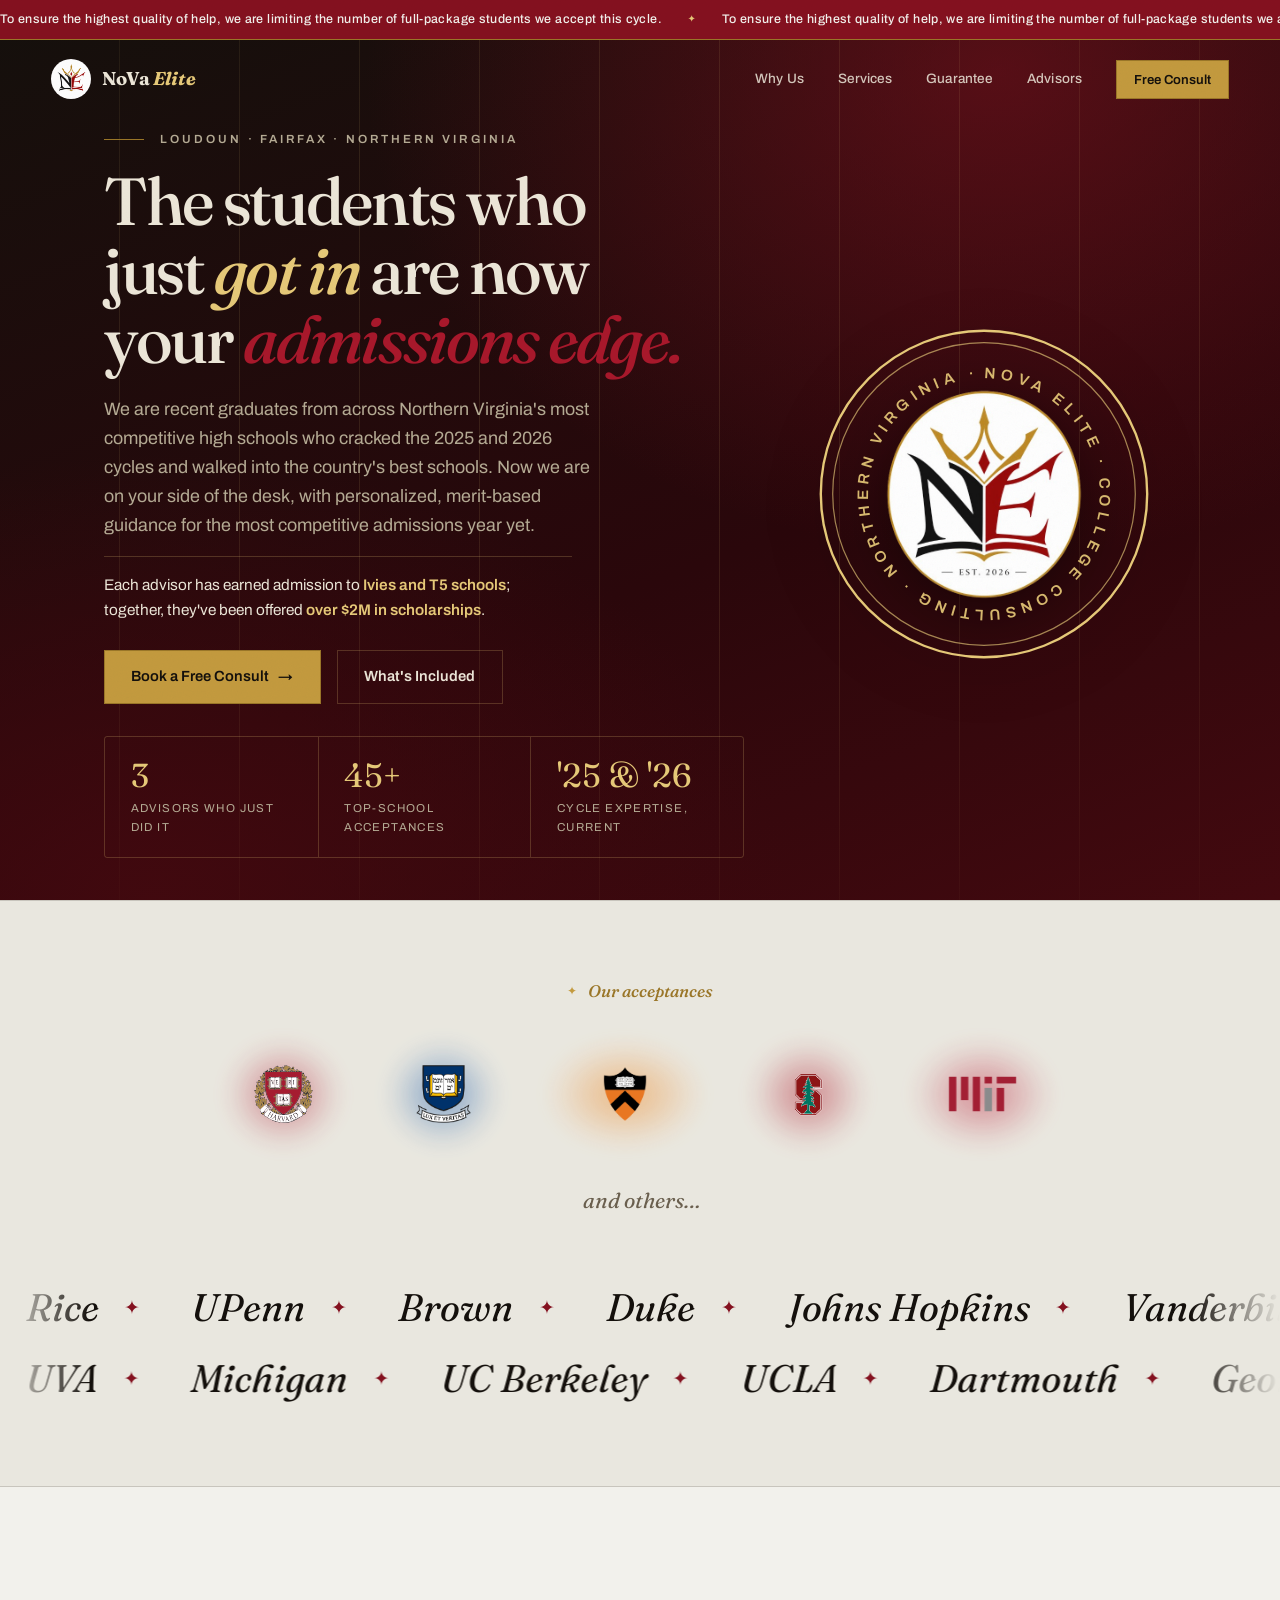
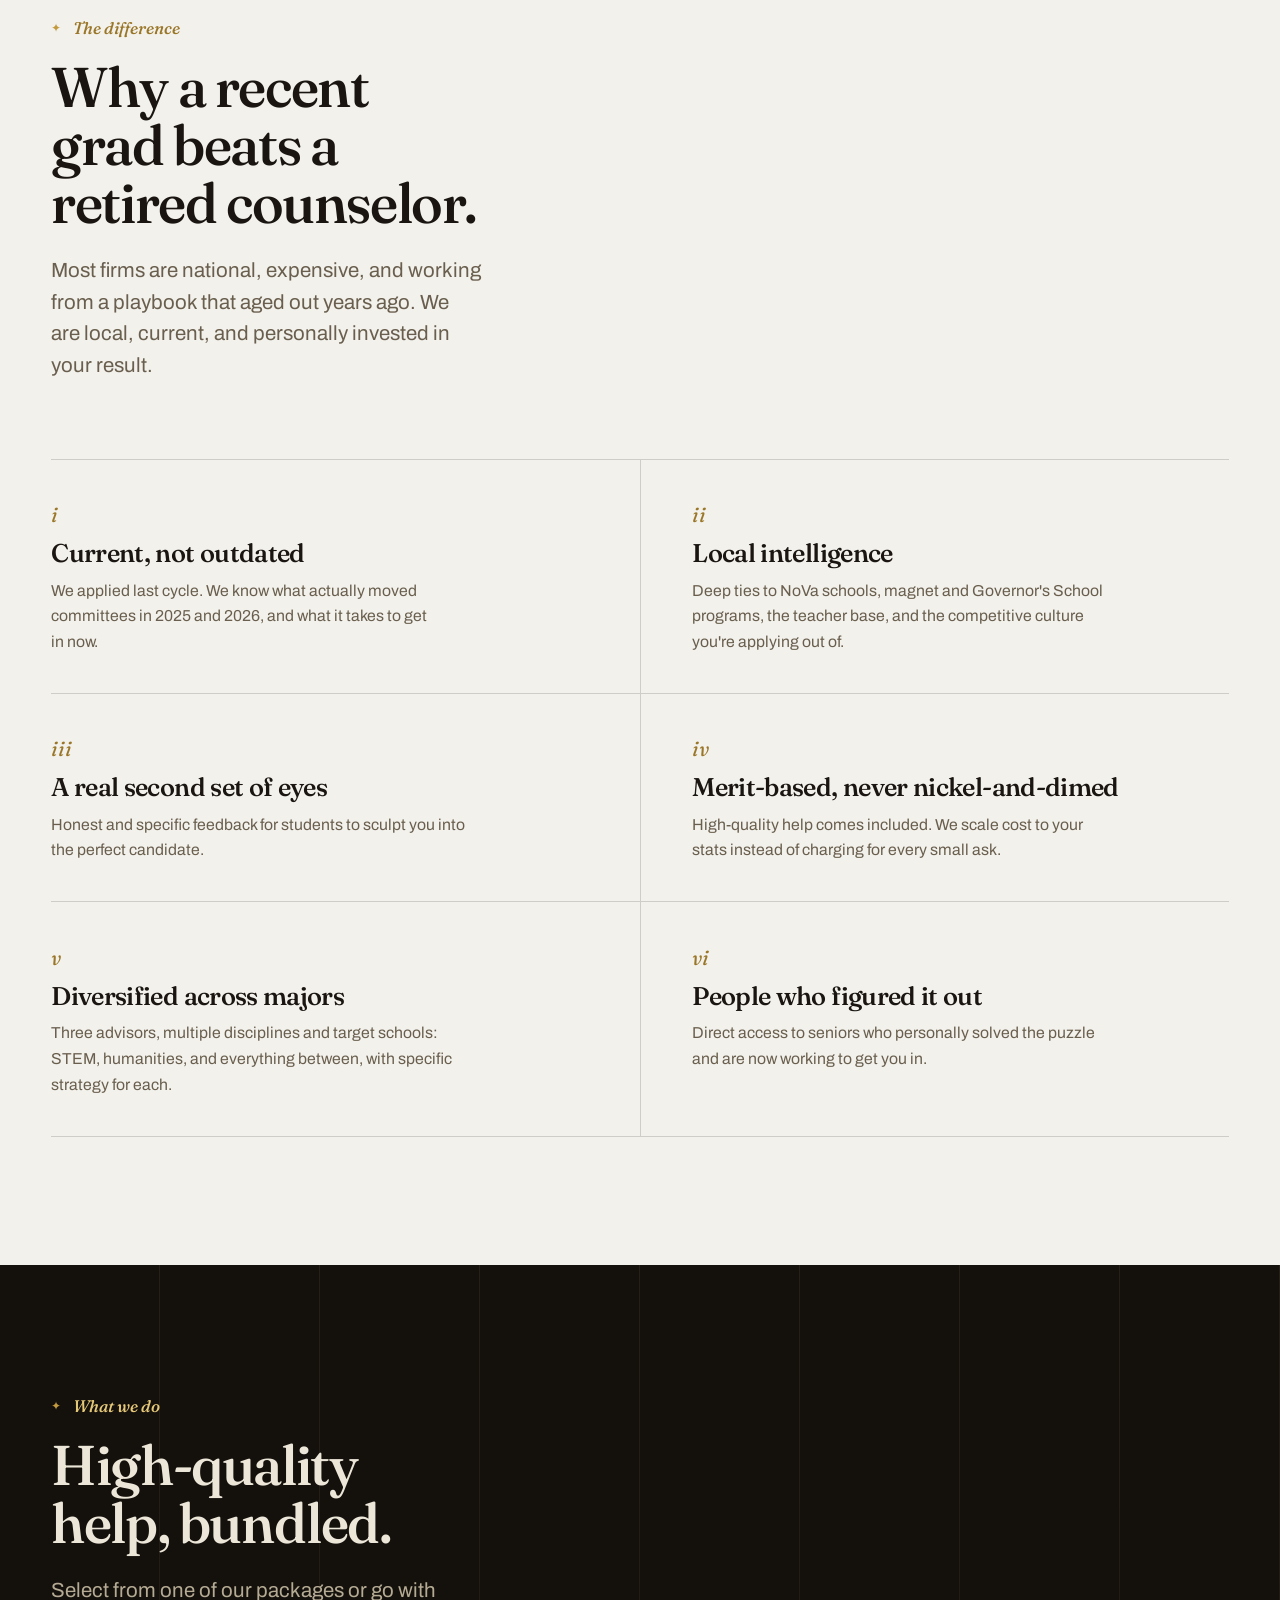
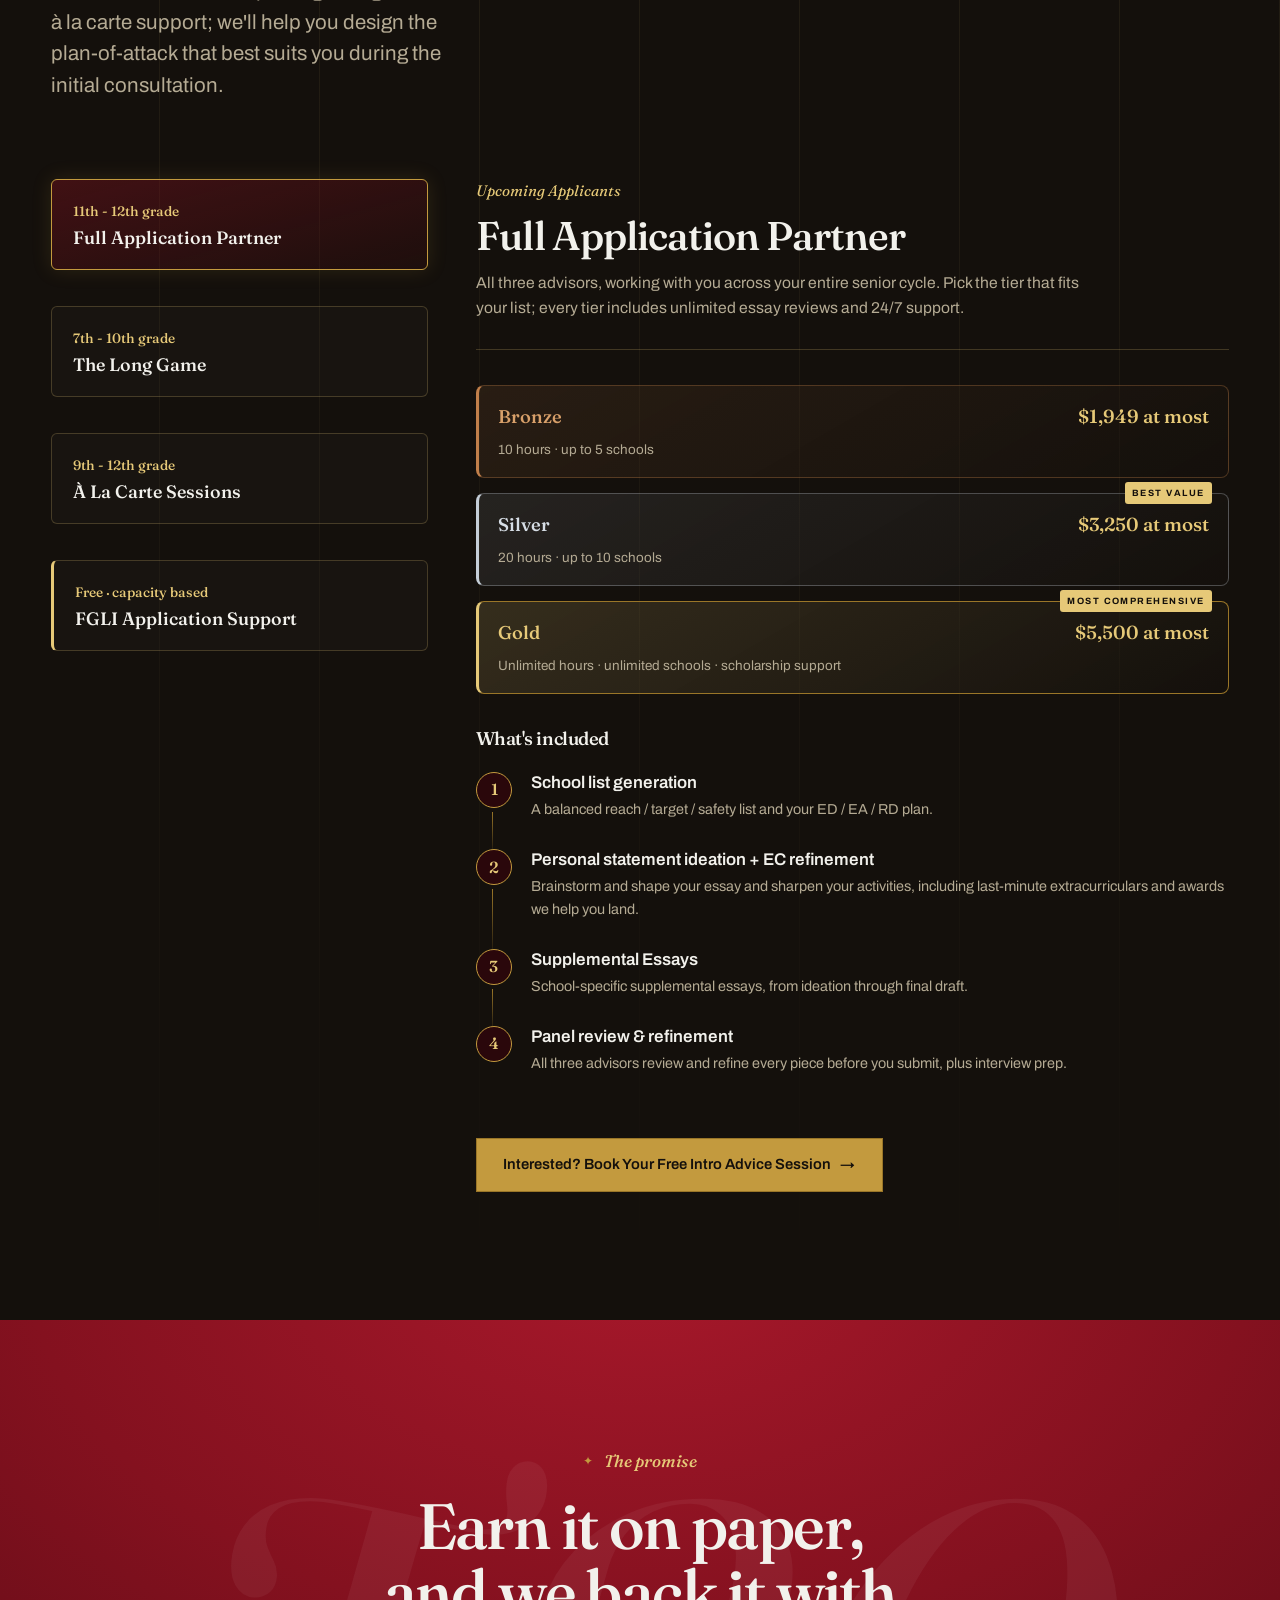
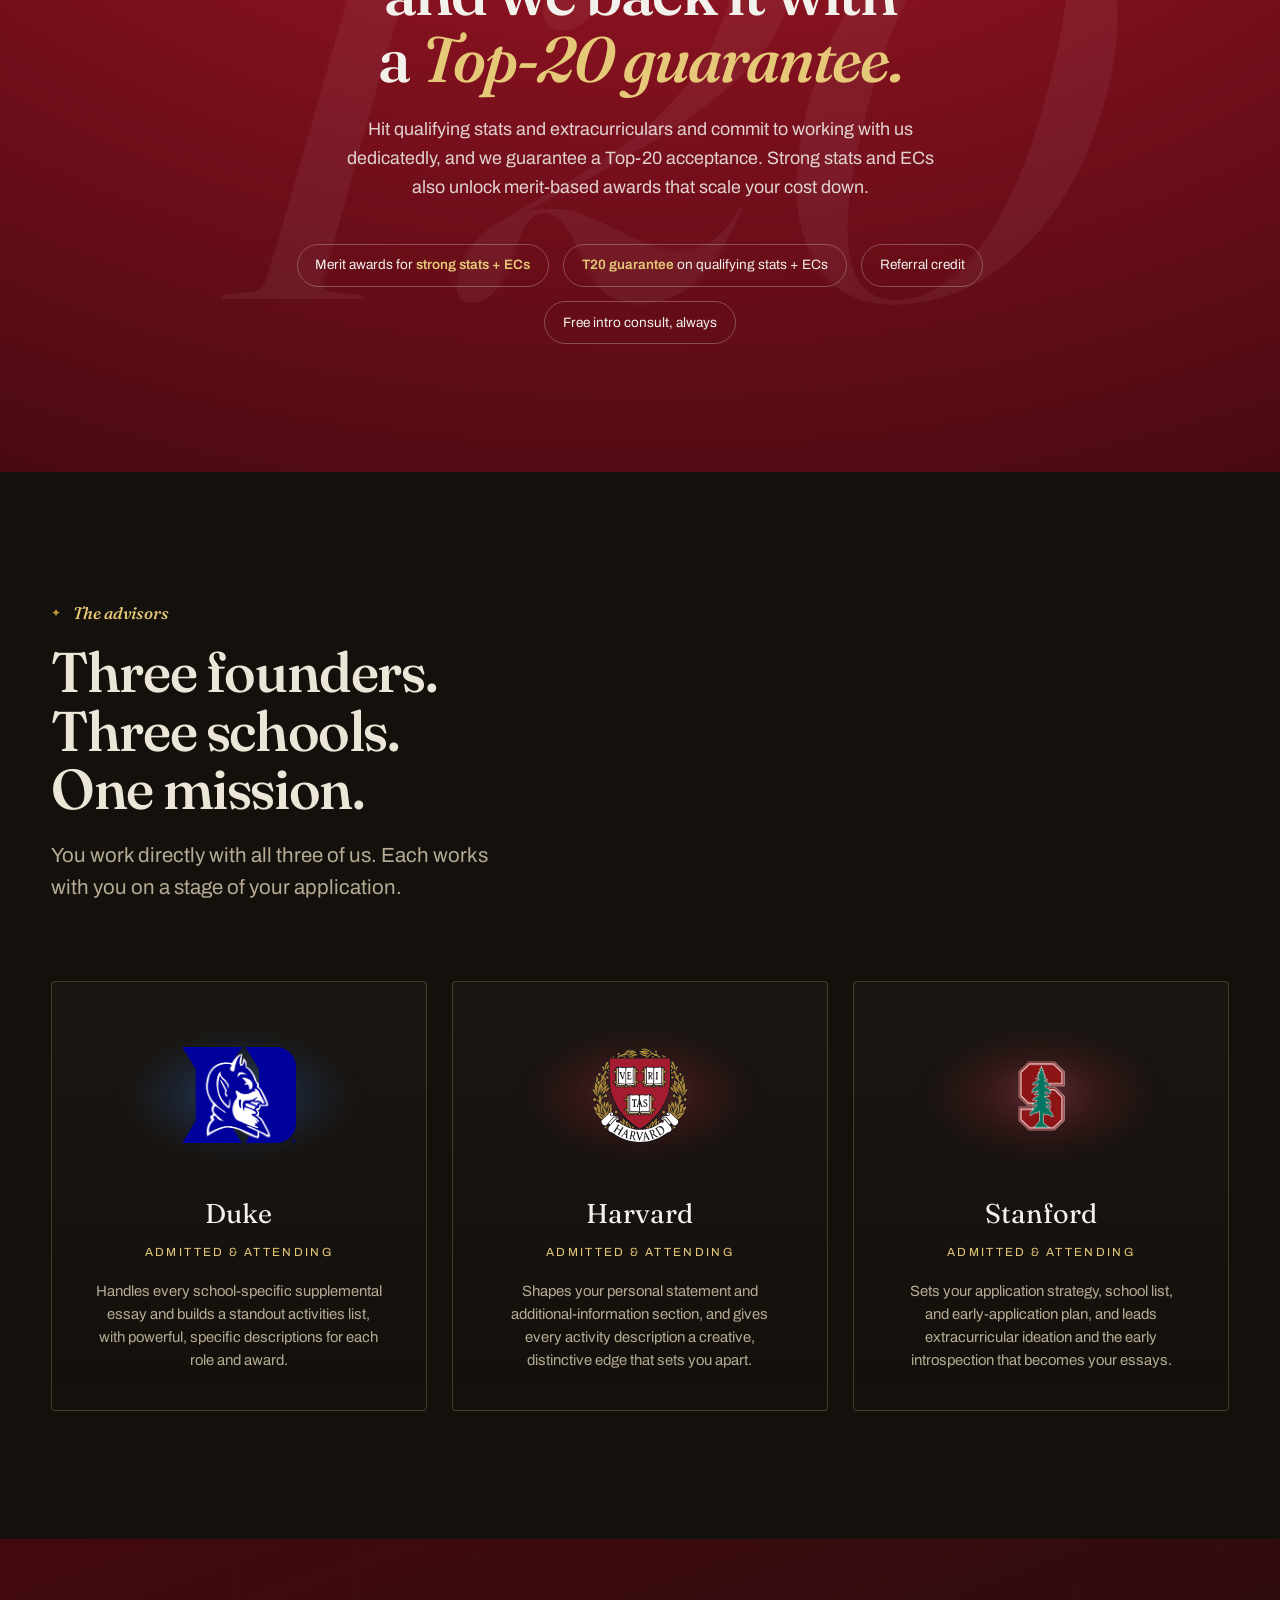
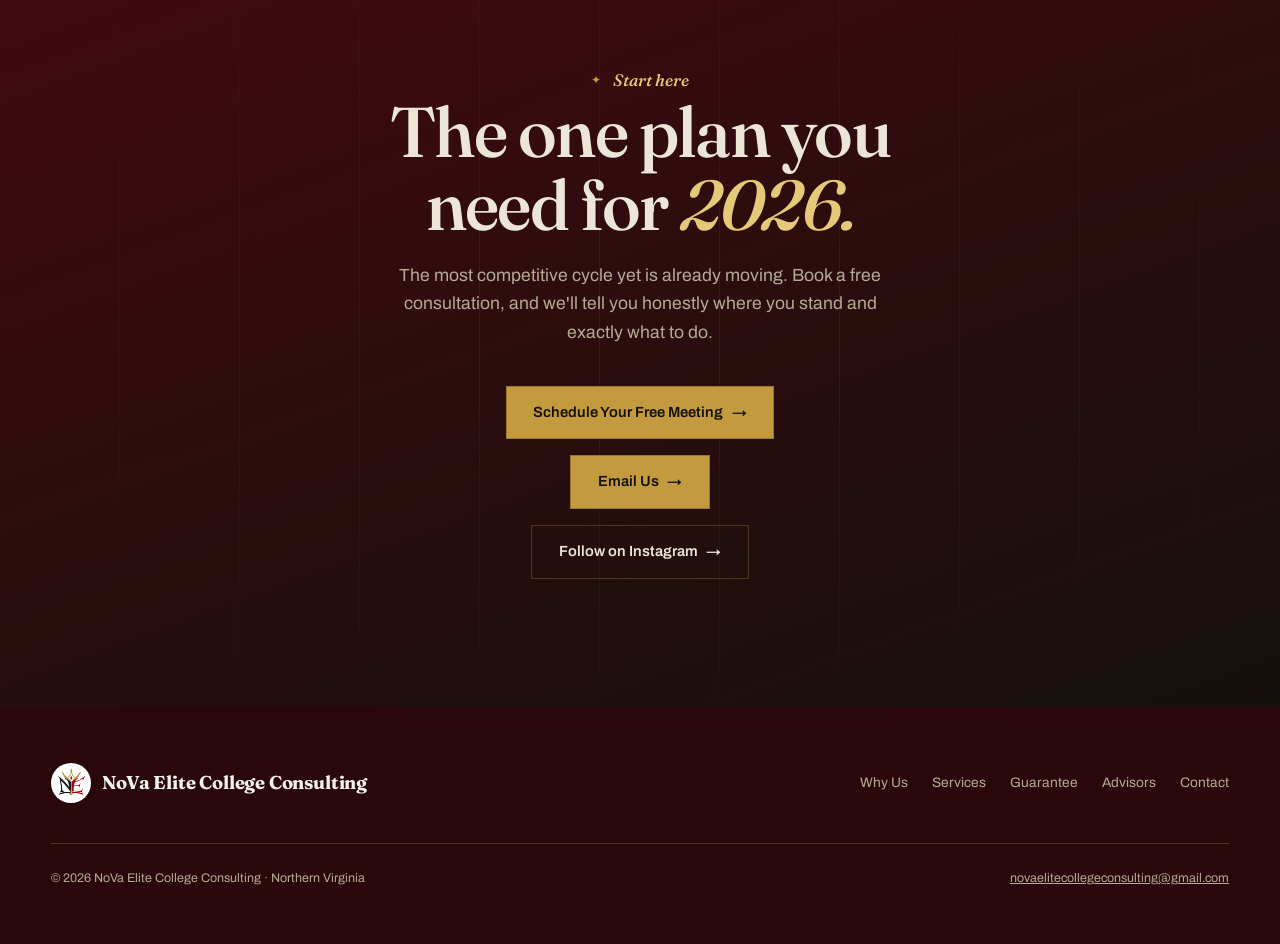
==== commit 3e987425: "Add free FGLI application support offering" ====
--- a/index.html
+++ b/index.html
@@ -9,7 +9,7 @@
 <link rel="preconnect" href="https://fonts.googleapis.com" />
 <link rel="preconnect" href="https://fonts.gstatic.com" crossorigin />
 <link href="https://fonts.googleapis.com/css2?family=Fraunces:ital,opsz,wght@0,9..144,400;0,9..144,500;0,9..144,600;1,9..144,500;1,9..144,600&family=Archivo:wght@400;500;600;700&display=swap" rel="stylesheet" />
-<link rel="stylesheet" href="styles.css?v=31" />
+<link rel="stylesheet" href="styles.css?v=32" />
 <link rel="icon" type="image/png" href="src/nova_elite_logo_noname_circled.png">
 </head>
 <body>
@@ -159,6 +159,14 @@
           <button class="menu-item" data-offering="targeted" data-d="0">
                         <div class="menu-item-price">9th - 12th grade</div>
             <div class="menu-item-title">À La Carte Sessions</div>
+          </button>
+        </div>
+
+        <div class="menu-group reveal" data-d="3">
+          <div class="menu-label">Community support</div>
+          <button class="menu-item menu-item-fgli" data-offering="fgli" data-d="0">
+            <div class="menu-item-price">Free &middot; capacity based</div>
+            <div class="menu-item-title">FGLI Application Support</div>
           </button>
         </div>
       </div>
@@ -317,6 +325,33 @@
           </div>
         </div>
 
+        <!-- Free FGLI Application Support -->
+        <div class="offering-card offering-card-fgli" data-offering="fgli">
+          <div class="card-header">
+            <span class="tag">For first-generation, limited-income students</span>
+            <h2>Free FGLI Application Support</h2>
+            <div class="price">$0 <span>for eligible students</span></div>
+            <p class="desc">Cost should not keep a student from getting informed, honest application guidance. Eligible FGLI students can request help across the same core areas covered by our comprehensive application support.</p>
+          </div>
+
+          <div class="card-section">
+            <h3 class="section-title">Support may include</h3>
+            <div class="offerings-list">
+              <div class="offering-item"><span class="offering-bullet">&middot;</span><div><div class="offering-name">Application strategy and general questions</div></div></div>
+              <div class="offering-item"><span class="offering-bullet">&middot;</span><div><div class="offering-name">School-list and decision-plan feedback</div></div></div>
+              <div class="offering-item"><span class="offering-bullet">&middot;</span><div><div class="offering-name">Essay brainstorming, reviews, and edits</div></div></div>
+              <div class="offering-item"><span class="offering-bullet">&middot;</span><div><div class="offering-name">Activities-list and extracurricular refinement</div></div></div>
+              <div class="offering-item"><span class="offering-bullet">&middot;</span><div><div class="offering-name">Supplemental essays</div></div></div>
+              <div class="offering-item"><span class="offering-bullet">&middot;</span><div><div class="offering-name">Interview preparation</div></div></div>
+            </div>
+            <div class="fgli-availability">
+              <strong>Availability matters.</strong>
+              <p>This is a capacity-based community offering, not a fixed package. We do not guarantee a set number of meetings, edits, hours, schools, response time, or total amount of support. Requests are handled case by case as advisor availability allows.</p>
+            </div>
+            <a href="mailto:novaelitecollegeconsulting@gmail.com?subject=FGLI%20Application%20Support%20Request&body=Hi%20NoVa%20Elite%2C%0A%0AName%3A%0AHigh%20school%20and%20graduation%20year%3A%0AWhat%20kind%20of%20application%20support%20are%20you%20seeking%3F%0A%0AThanks!" class="btn btn-gold" style="margin-top:2rem; display:inline-flex;">Request Free Support <span class="arrow">&rarr;</span></a>
+          </div>
+        </div>
+
       </div>
     </div>
   </div>
@@ -404,6 +439,6 @@
   </div>
 </footer>
 
-<script src="script.js?v=31"></script>
+<script src="script.js?v=32"></script>
 </body>
 </html>
--- a/styles.css
+++ b/styles.css
@@ -741,6 +741,22 @@
   }
 }
 
+/* Free FGLI support follows the same interactive offering system. */
+.menu-item-fgli { border-left: 3px solid var(--gold-light); }
+.menu-item-fgli.active { background: linear-gradient(165deg, rgba(195,154,62,0.18), rgba(67,9,15,0.24)); }
+.offering-card-fgli .card-header { position: relative; }
+.offering-card-fgli .card-header::after {
+  content: "FGLI"; position: absolute; right: 0; bottom: -0.12em; pointer-events: none;
+  font-family: var(--serif); font-size: clamp(4rem, 10vw, 7rem); font-style: italic; line-height: 1;
+  color: rgba(230,201,120,0.045);
+}
+.fgli-availability {
+  margin-top: 1.5rem; padding: 1.2rem 1.3rem; border: 1px solid var(--line-dark); border-left: 3px solid var(--gold-light);
+  background: rgba(230,201,120,0.05);
+}
+.fgli-availability strong { display: block; color: var(--ivory); font-family: var(--serif); font-size: 1rem; margin-bottom: 0.35rem; }
+.fgli-availability p { color: var(--on-dark-mute); font-size: 0.86rem; line-height: 1.55; }
+
 /* =================================================================
    GUARANTEE (drenched crimson)
    ================================================================= */
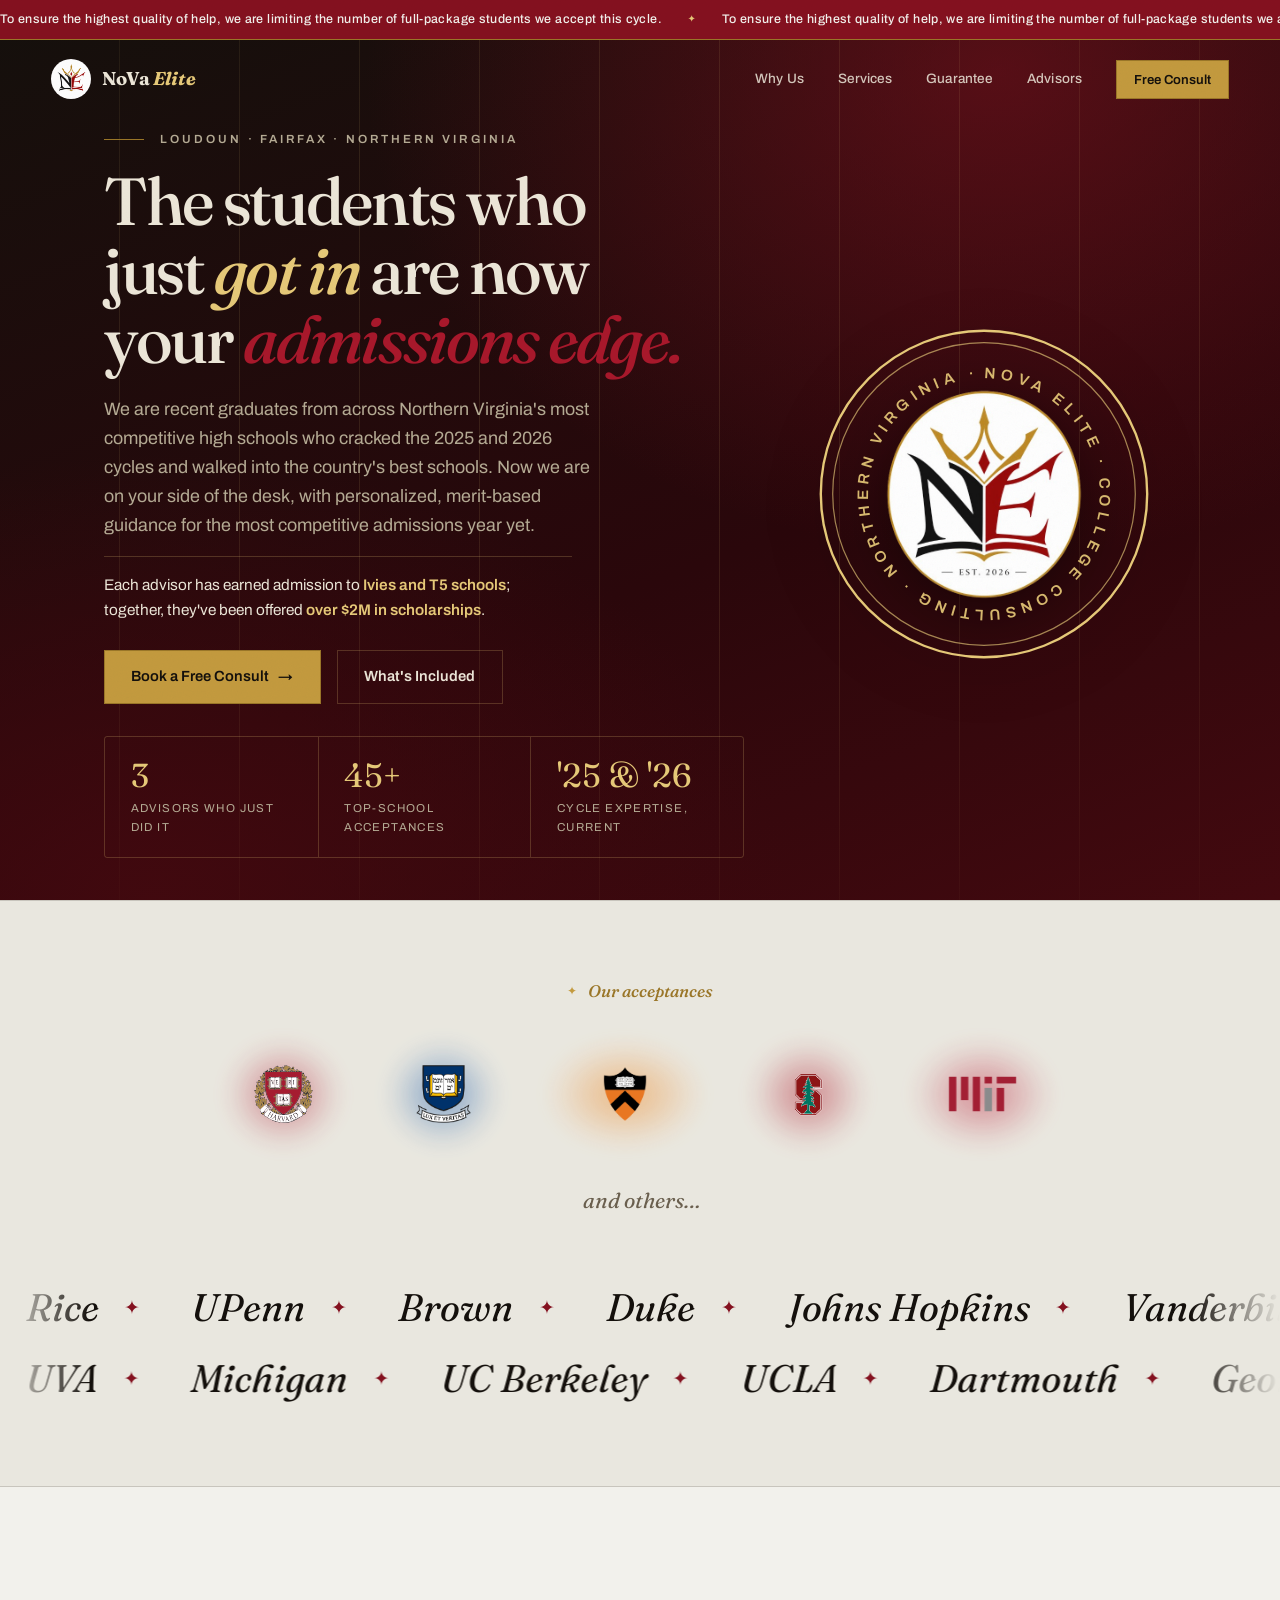
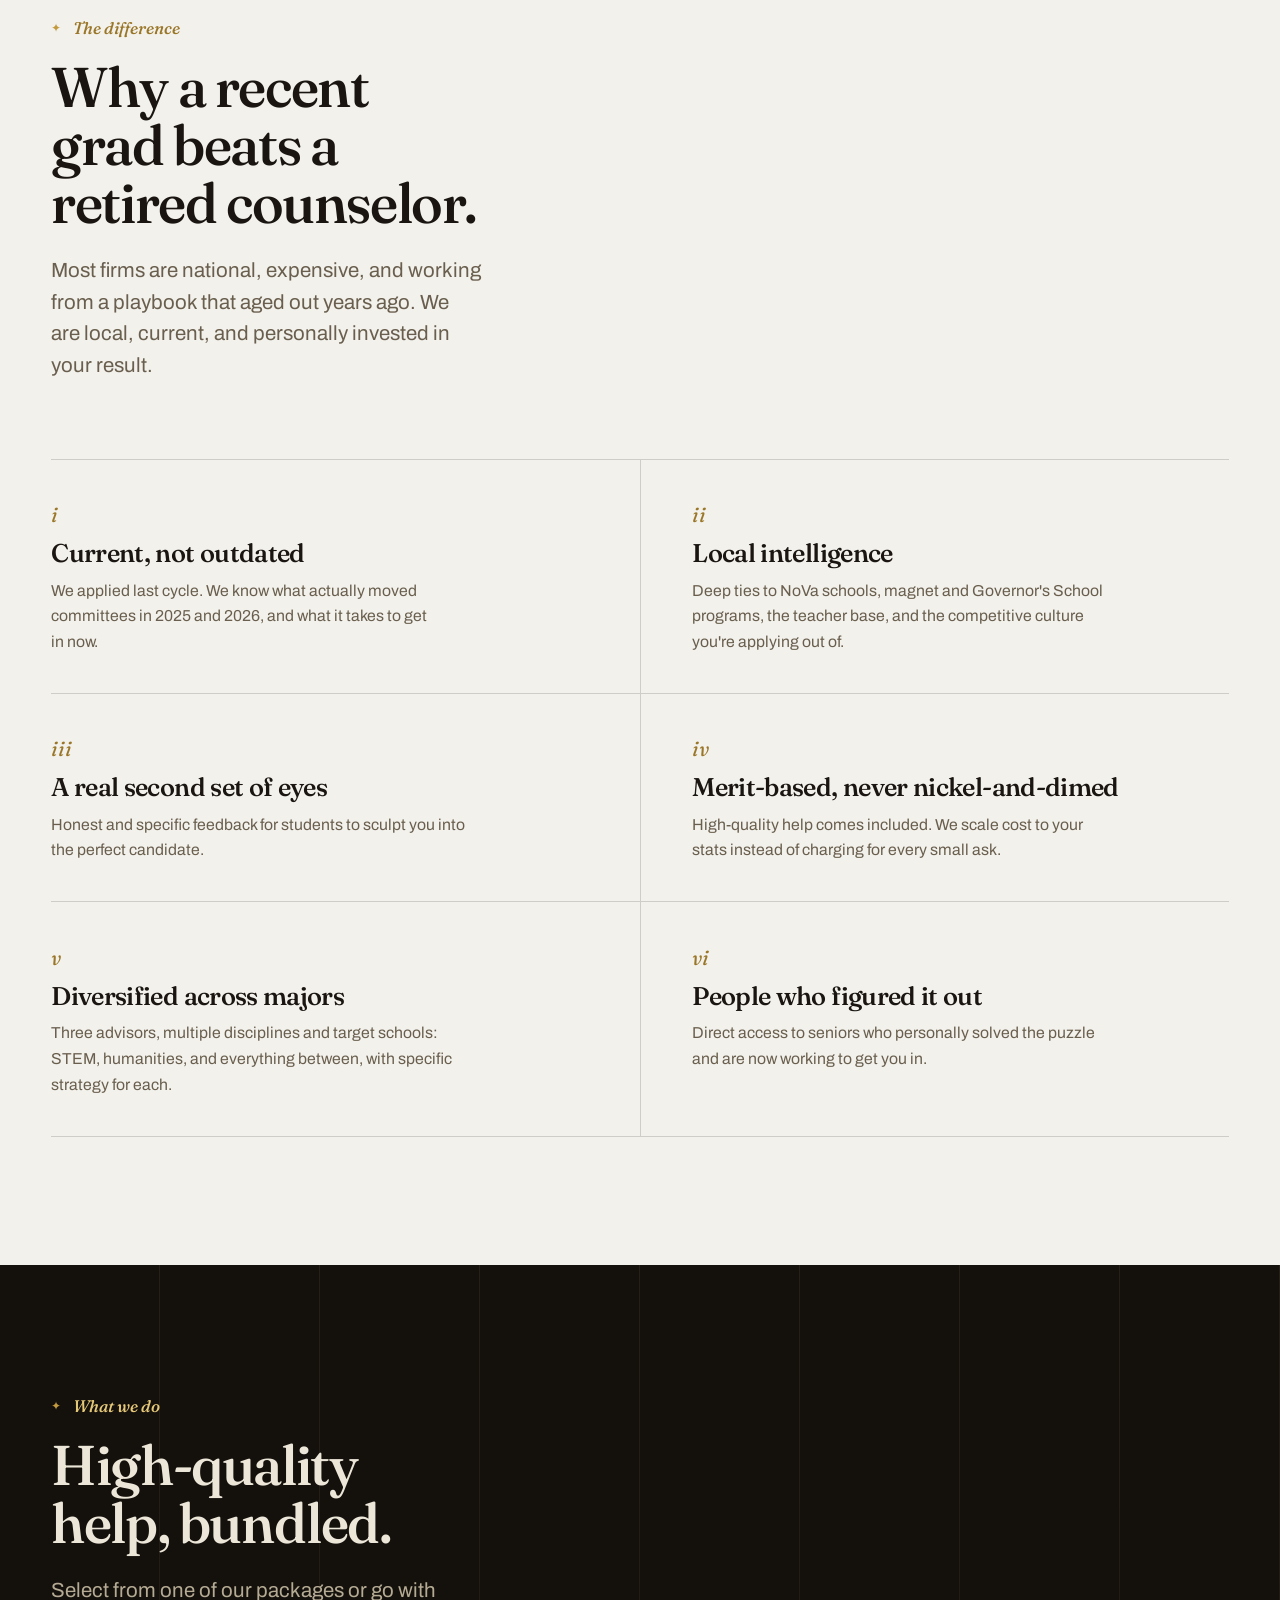
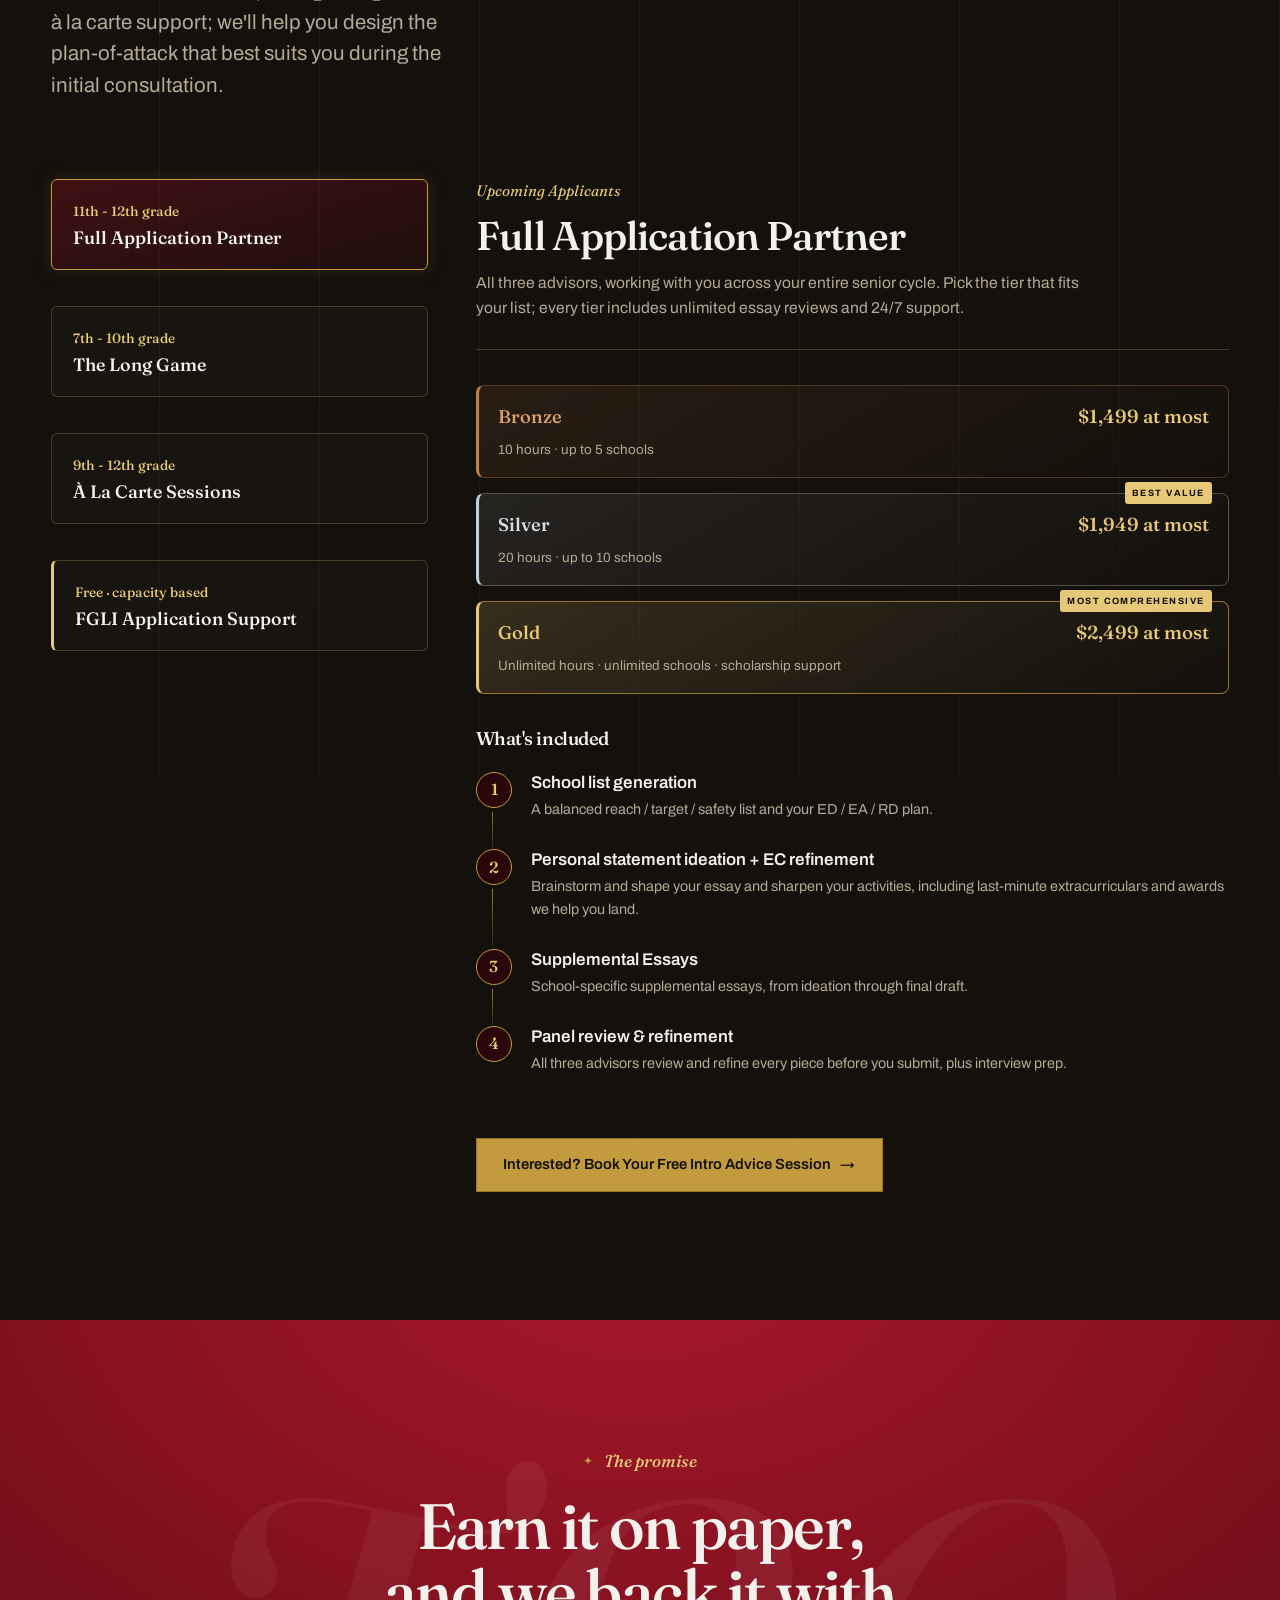
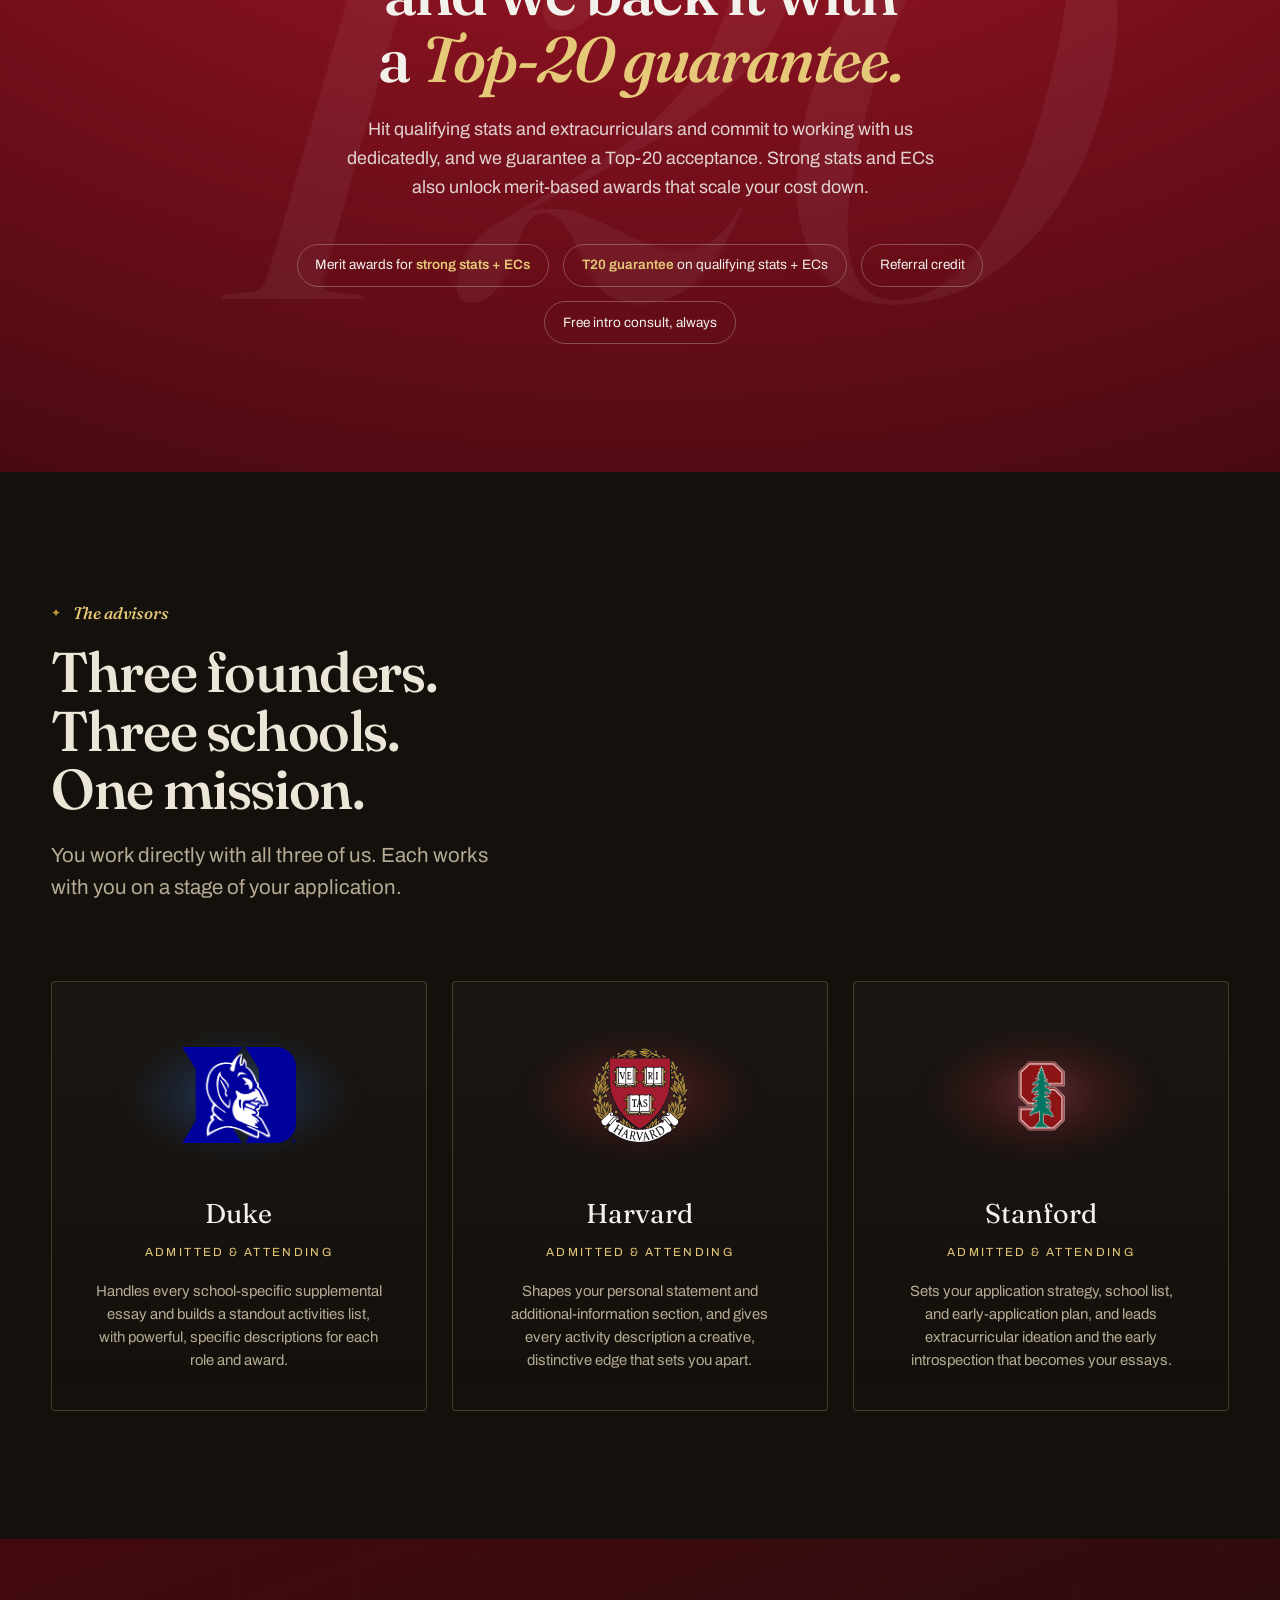
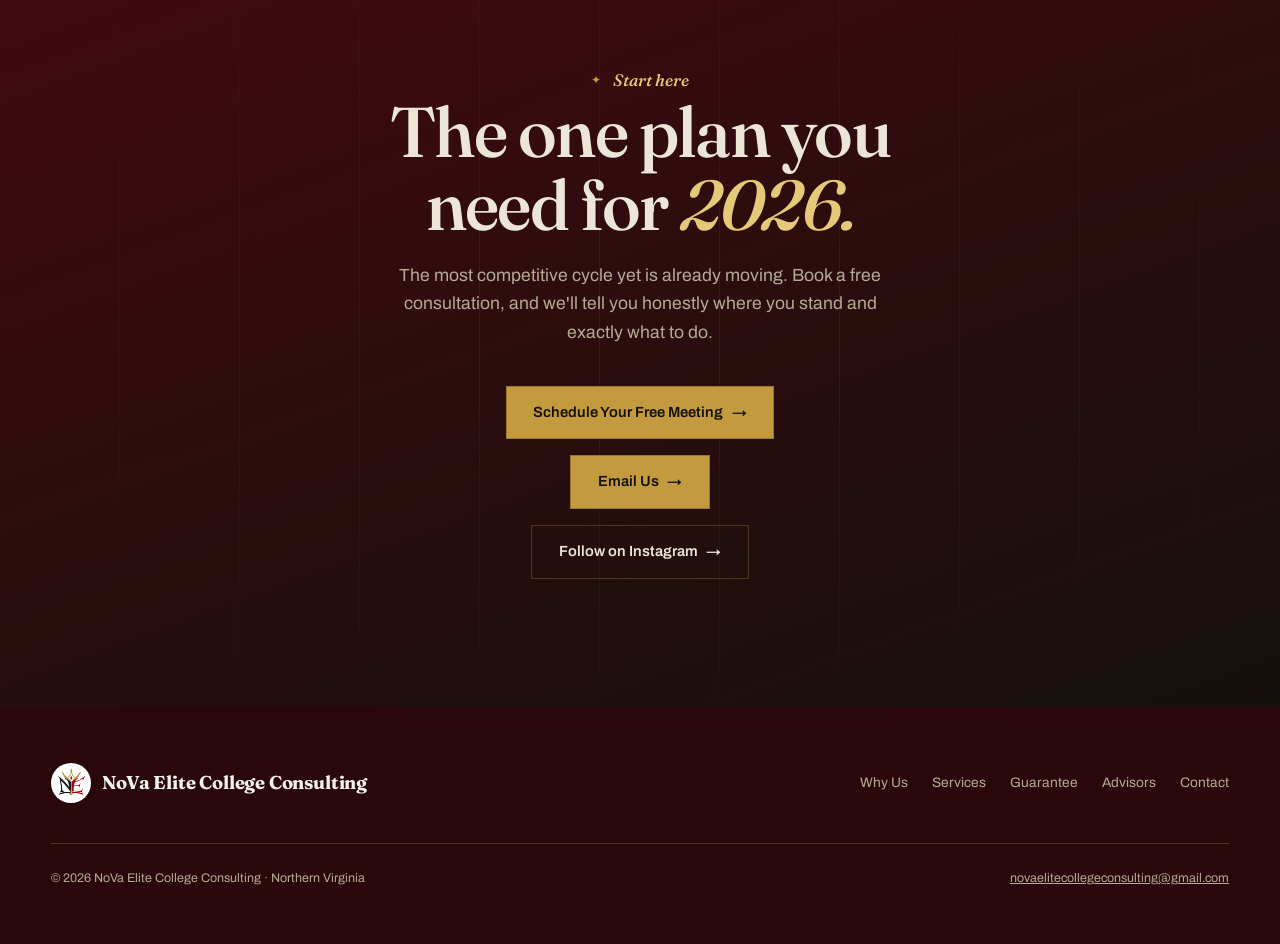
==== commit de0d2921: "updated pricing" ====
--- a/index.html
+++ b/index.html
@@ -184,17 +184,17 @@
 
           <div class="tiers">
             <div class="tier tier-bronze">
-              <div class="tier-top"><span class="tier-name">Bronze</span><span class="tier-price">$1,949 <span class="price-prefix">at most</span></span></div>
+              <div class="tier-top"><span class="tier-name">Bronze</span><span class="tier-price">$1,499 <span class="price-prefix">at most</span></span></div>
               <div class="tier-specs">10 hours &middot; up to 5 schools</div>
             </div>
             <div class="tier tier-silver">
                             <span class="tier-flag">Best Value</span>
-              <div class="tier-top"><span class="tier-name">Silver</span><span class="tier-price">$3,250 <span class="price-prefix">at most</span></span></div>
+              <div class="tier-top"><span class="tier-name">Silver</span><span class="tier-price">$1,949 <span class="price-prefix">at most</span></span></div>
               <div class="tier-specs">20 hours &middot; up to 10 schools</div>
             </div>
             <div class="tier tier-gold tier-best">
               <span class="tier-flag">Most Comprehensive</span>
-              <div class="tier-top"><span class="tier-name">Gold</span><span class="tier-price">$5,500 <span class="price-prefix">at most</span></span></div>
+              <div class="tier-top"><span class="tier-name">Gold</span><span class="tier-price">$2,499 <span class="price-prefix">at most</span></span></div>
               <div class="tier-specs">Unlimited hours &middot; unlimited schools &middot; scholarship support</div>
             </div>
           </div>
@@ -228,7 +228,7 @@
           <div class="card-header">
             <span class="tag">Underclassmen</span>
             <h2>The Long Game</h2>
-            <div class="price">$949 <span class="price-prefix">At Most</span></div>
+            <div class="price">$749 <span class="price-prefix">At Most</span></div>
             <div class="sessions-note"><b>(12 sessions)</b></div>
             <p class="desc">Start crafting an elite profile early, with dedicated strategy and story-driven planning. Everything included.</p>
           </div>
@@ -348,7 +348,7 @@
               <strong>Availability matters.</strong>
               <p>This is a capacity-based community offering, not a fixed package. We do not guarantee a set number of meetings, edits, hours, schools, response time, or total amount of support. Requests are handled case by case as advisor availability allows.</p>
             </div>
-            <a href="mailto:novaelitecollegeconsulting@gmail.com?subject=FGLI%20Application%20Support%20Request&body=Hi%20NoVa%20Elite%2C%0A%0AName%3A%0AHigh%20school%20and%20graduation%20year%3A%0AWhat%20kind%20of%20application%20support%20are%20you%20seeking%3F%0A%0AThanks!" class="btn btn-gold" style="margin-top:2rem; display:inline-flex;">Request Free Support <span class="arrow">&rarr;</span></a>
+            <a href="https://calendly.com/novaelitecollegeconsulting/30min" class="btn btn-gold" data-calendly-open="https://calendly.com/novaelitecollegeconsulting/30min" style="margin-top:2rem; display:inline-flex;">Book Your Free Intro Advice Session <span class="arrow">&rarr;</span></a>
           </div>
         </div>
 
@@ -441,4 +441,4 @@
 
 <script src="script.js?v=32"></script>
 </body>
-</html>
+</html>
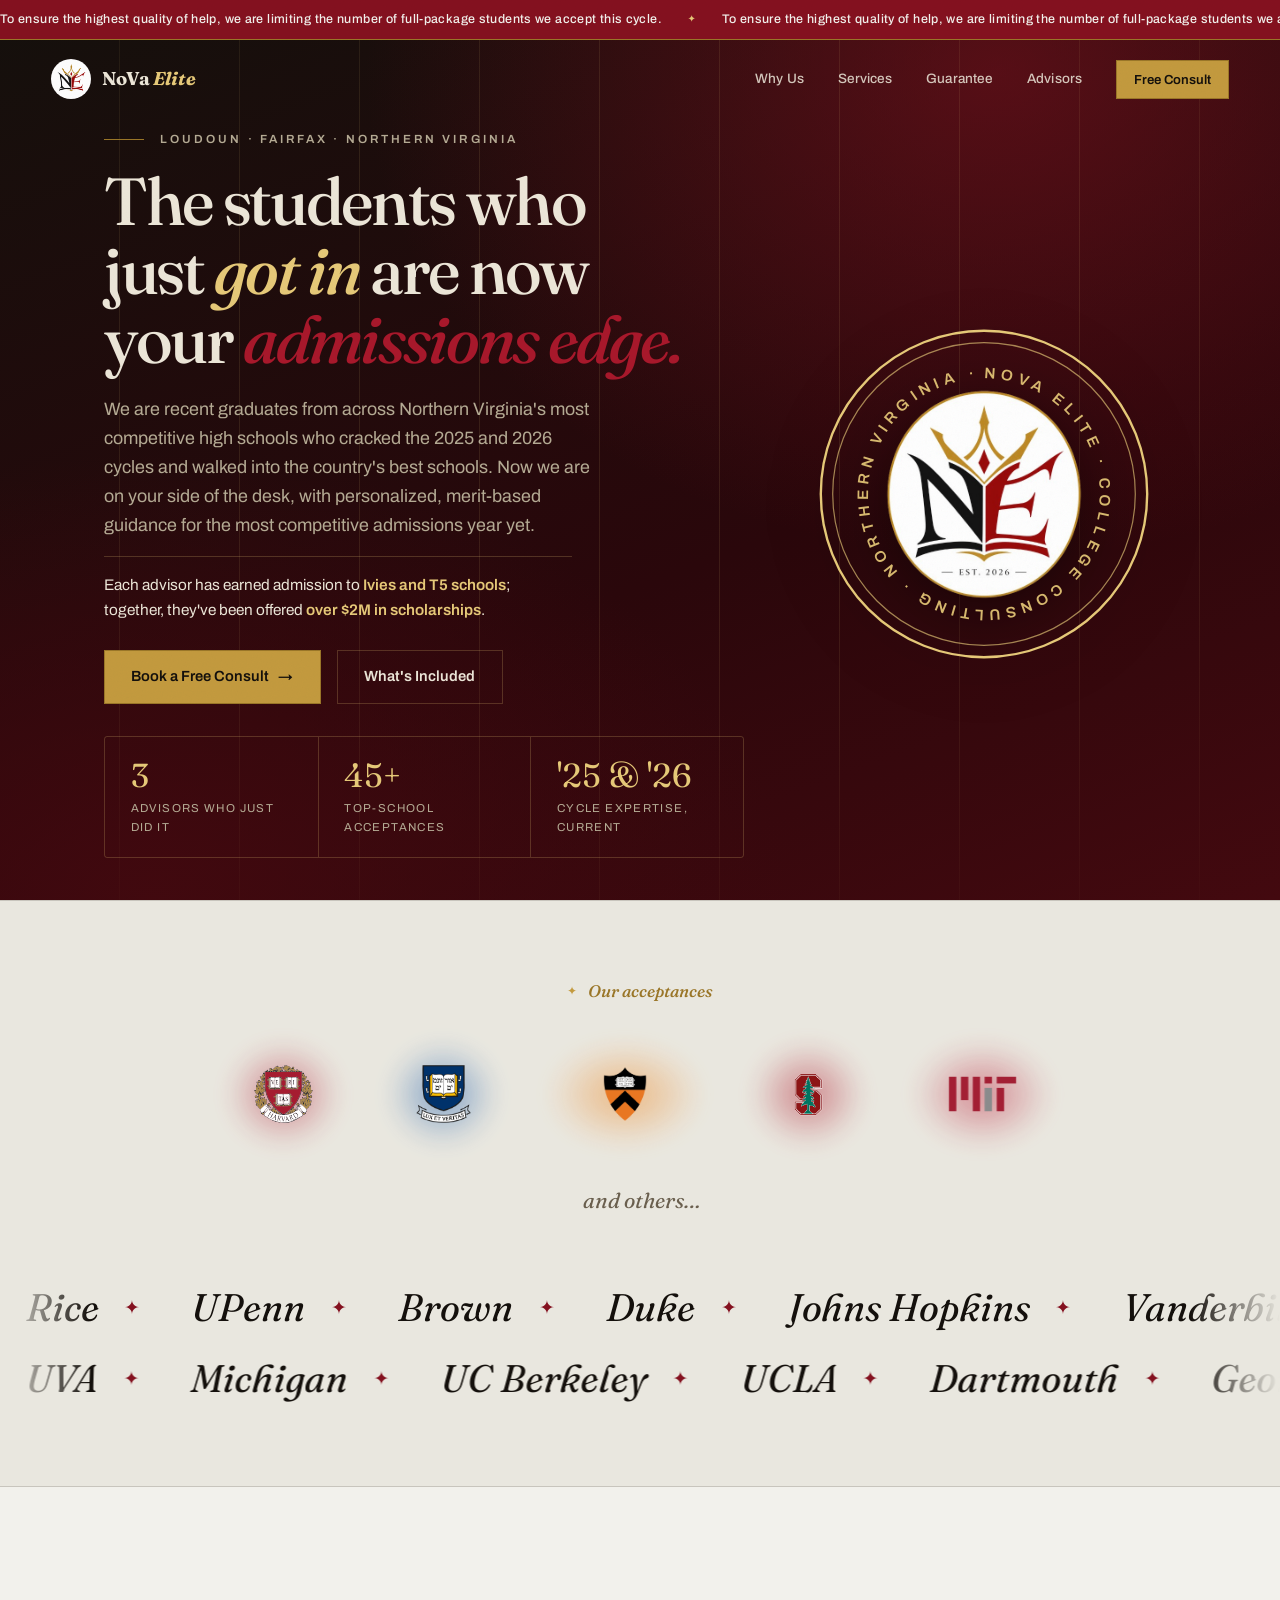
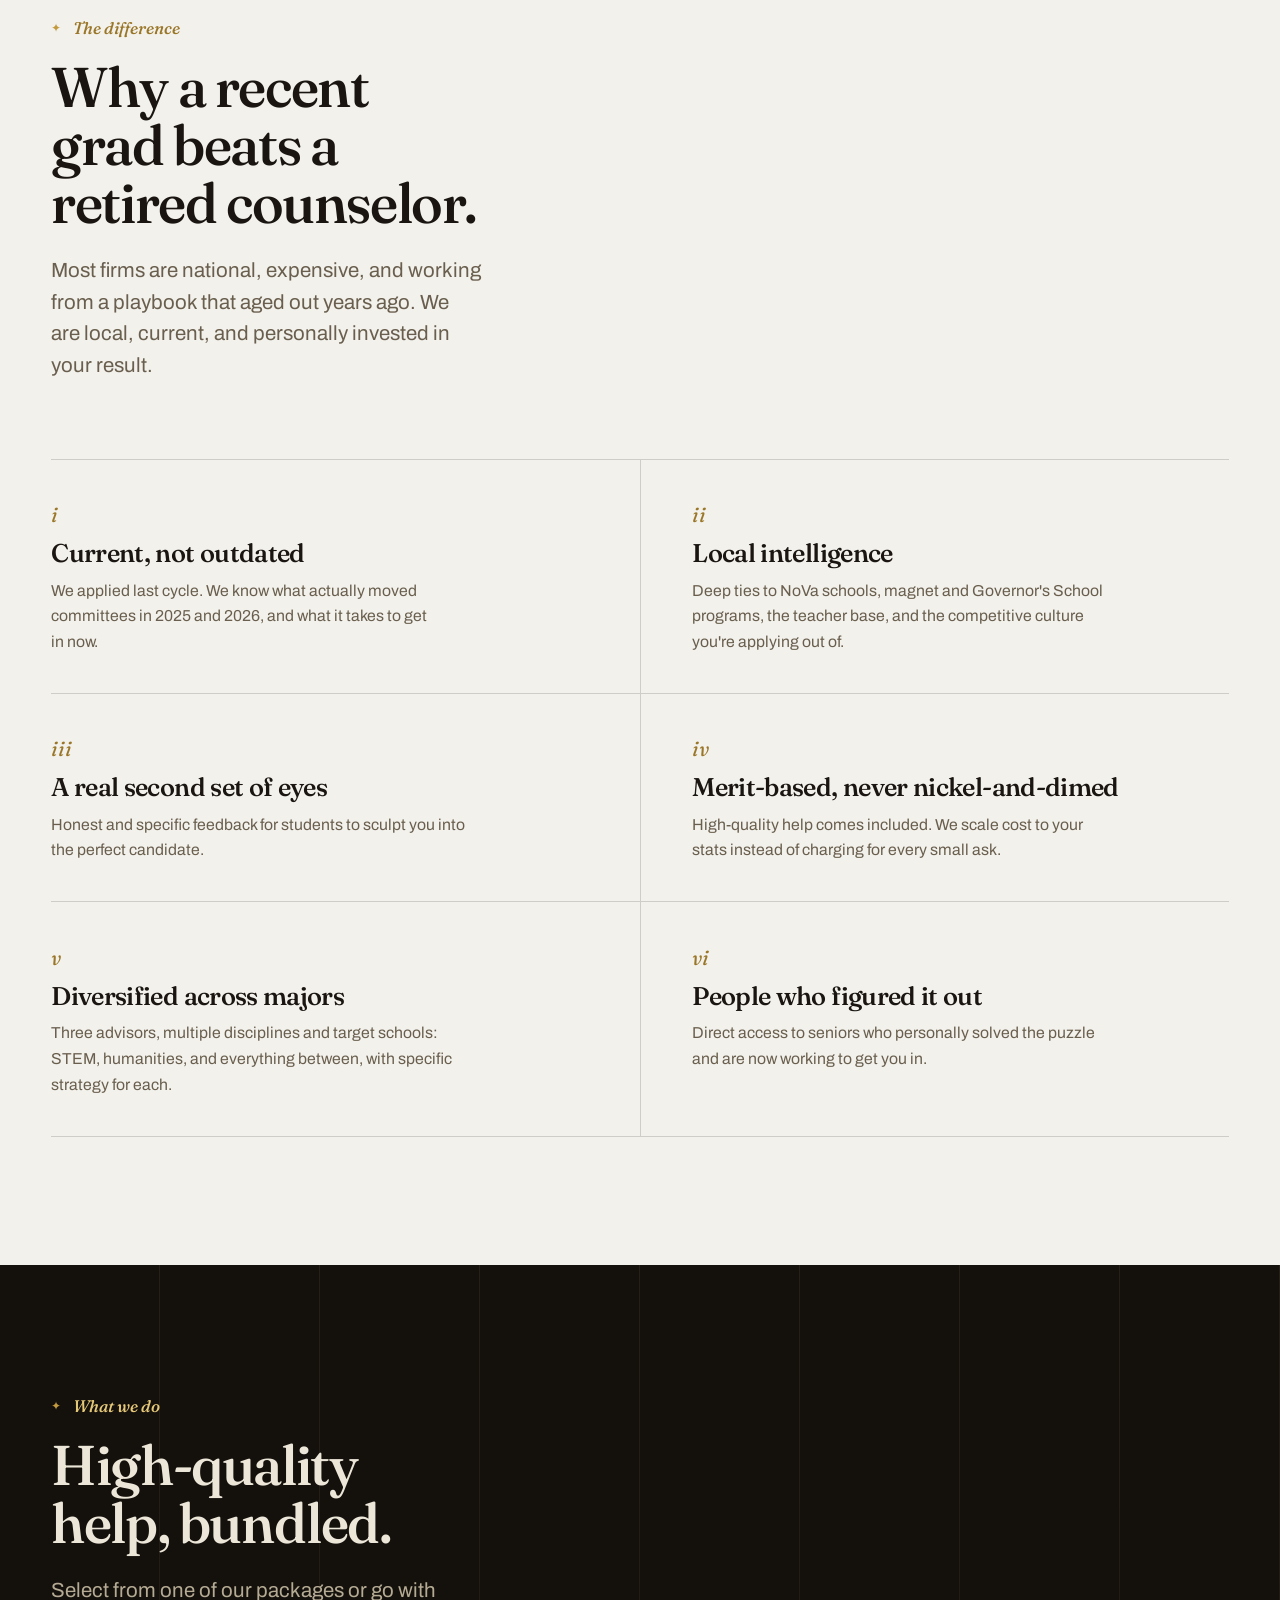
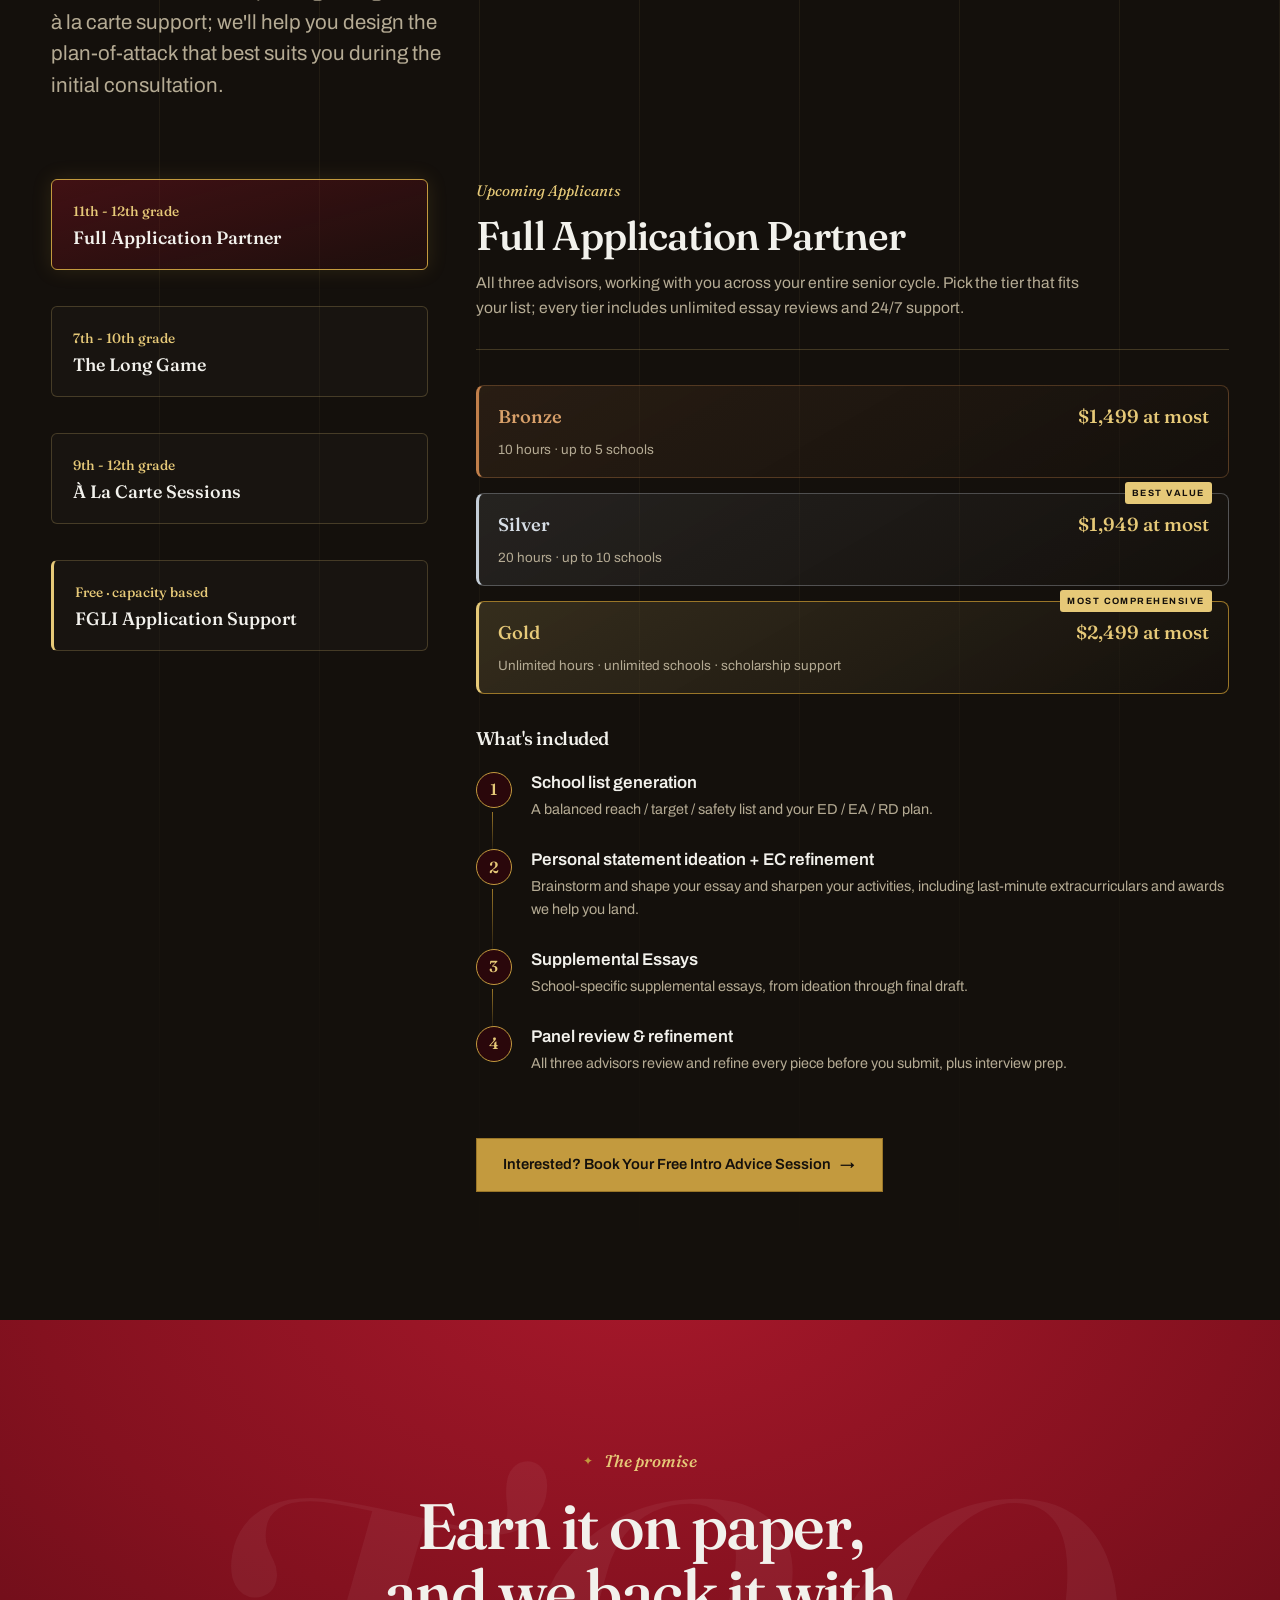
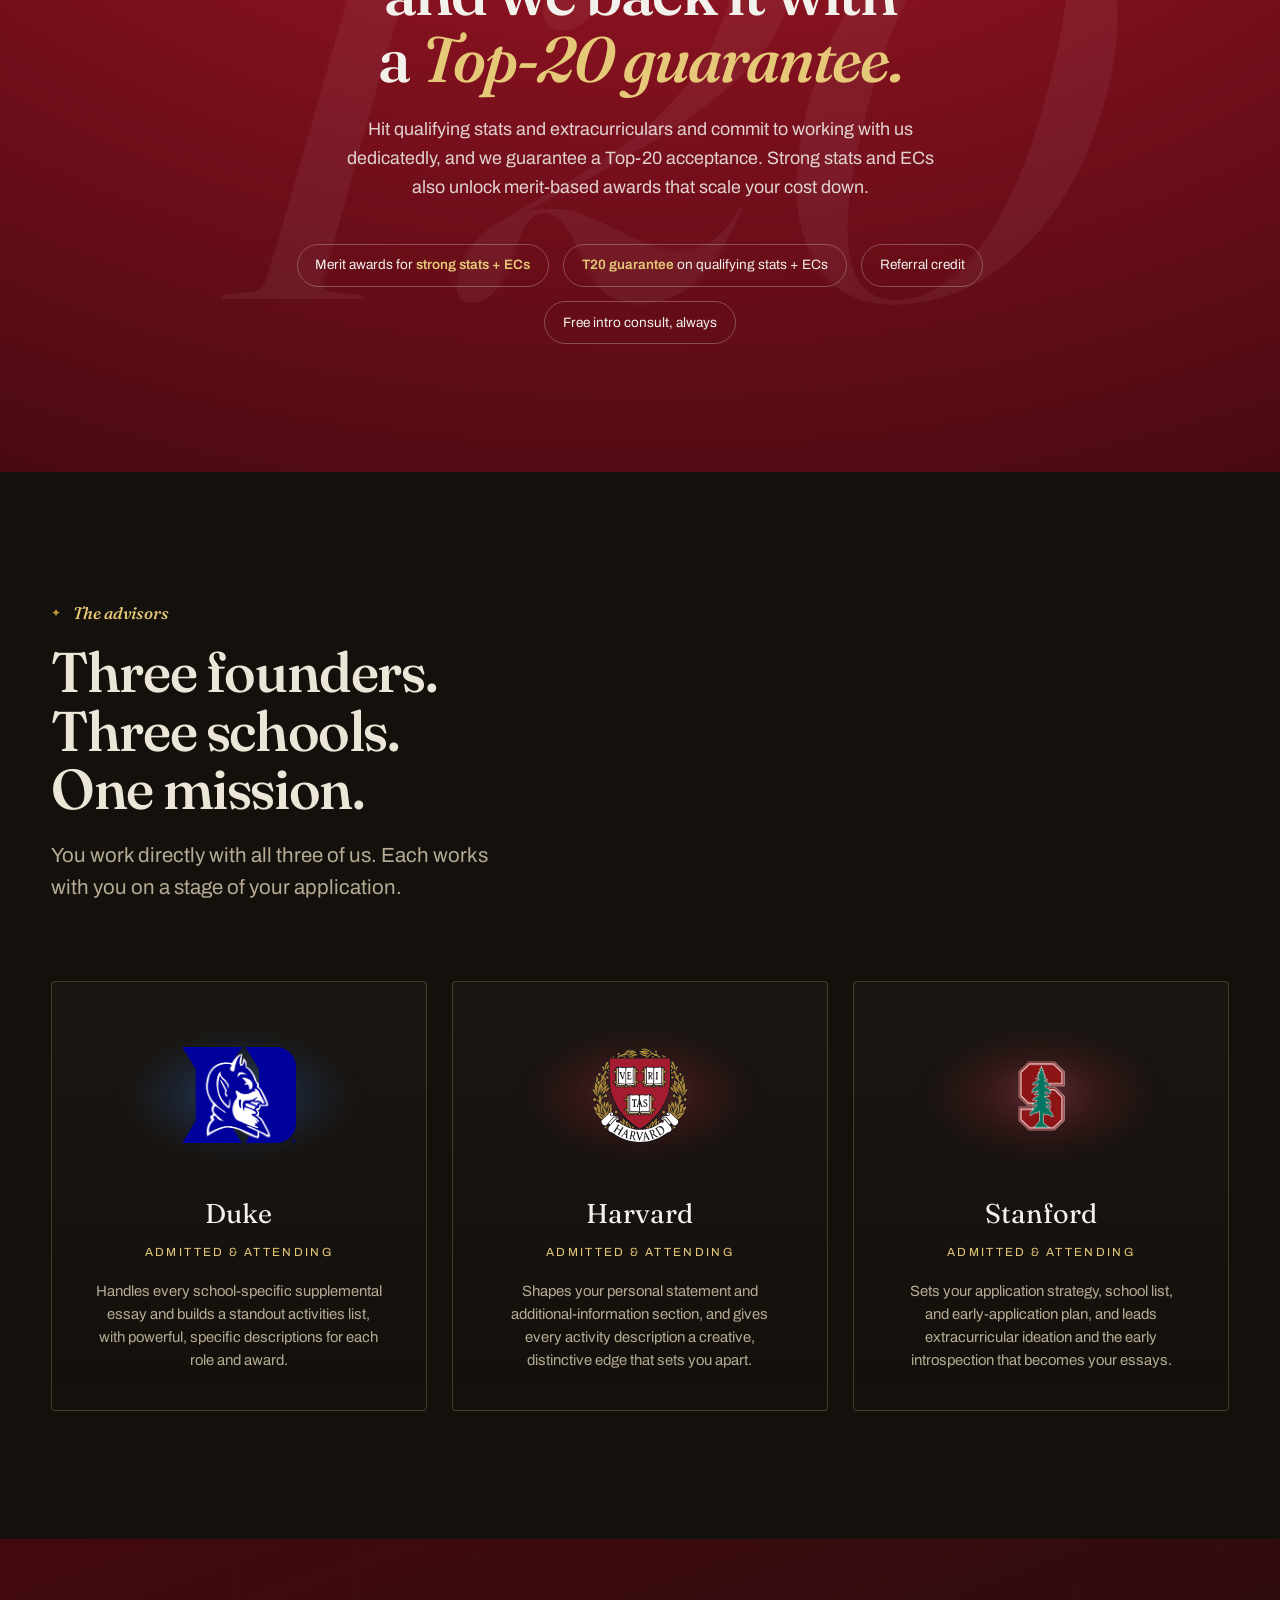
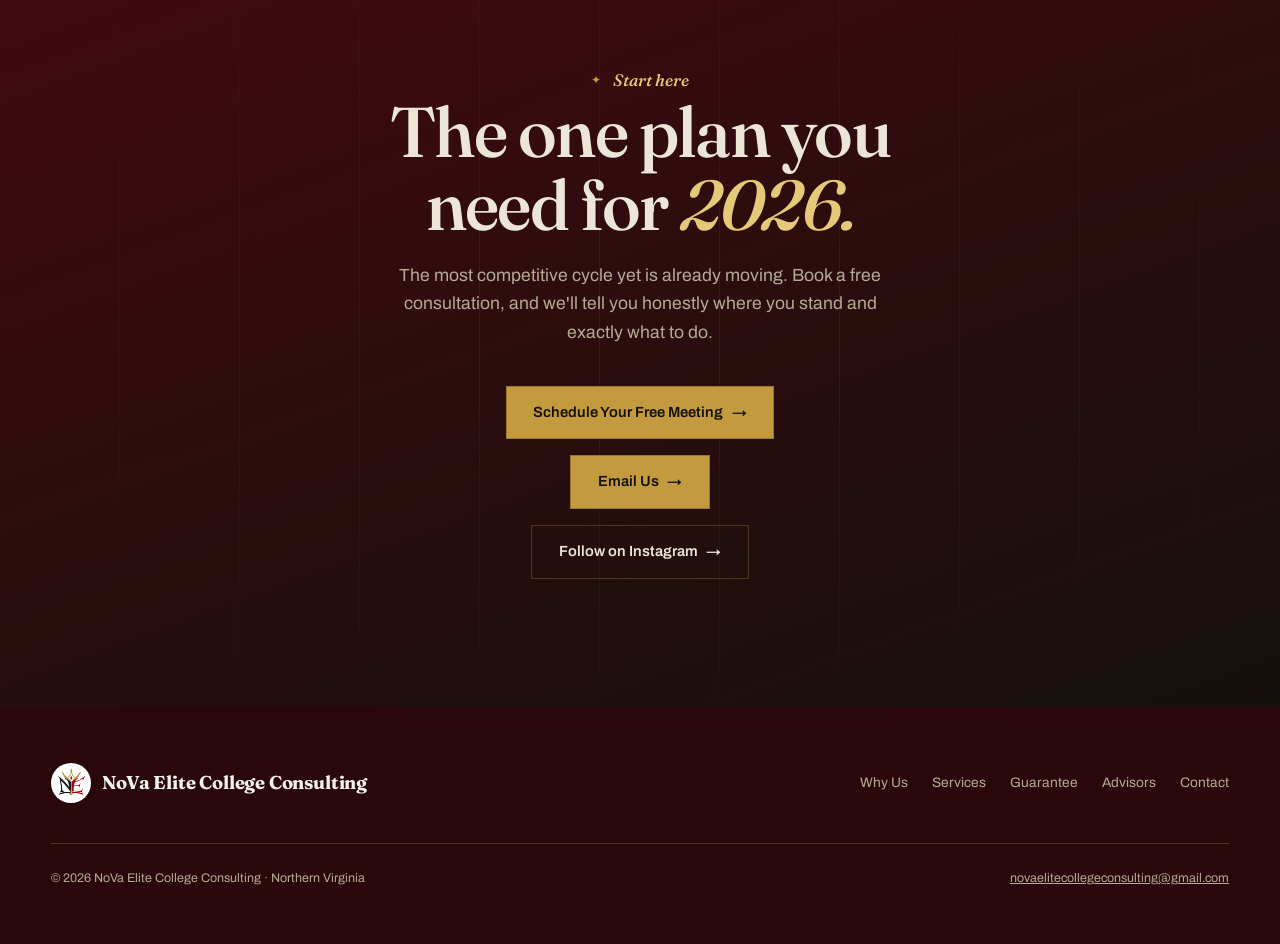
==== commit f7724800: "payment integrations page" ====
--- a/index.html
+++ b/index.html
@@ -228,7 +228,7 @@
           <div class="card-header">
             <span class="tag">Underclassmen</span>
             <h2>The Long Game</h2>
-            <div class="price">$749 <span class="price-prefix">At Most</span></div>
+            <div class="price">$949 <span class="price-prefix">At Most</span></div>
             <div class="sessions-note"><b>(12 sessions)</b></div>
             <p class="desc">Start crafting an elite profile early, with dedicated strategy and story-driven planning. Everything included.</p>
           </div>
